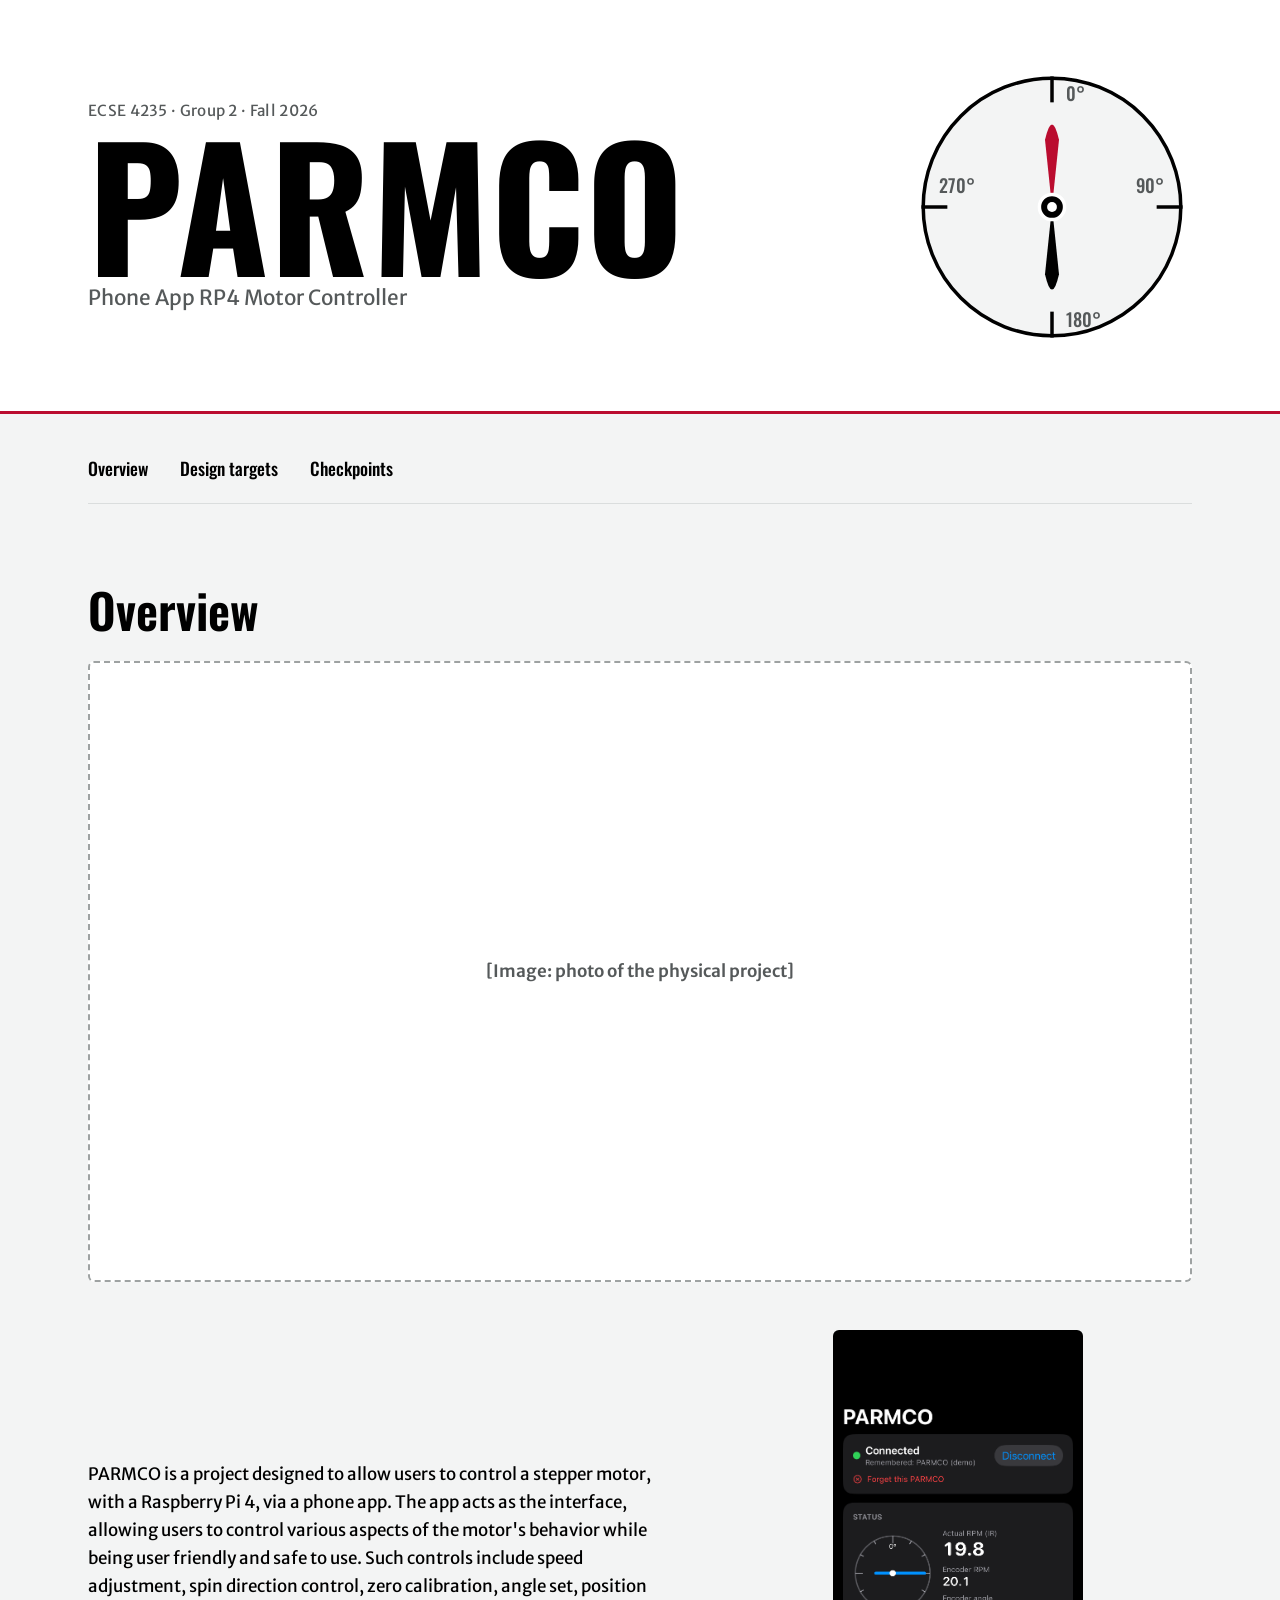
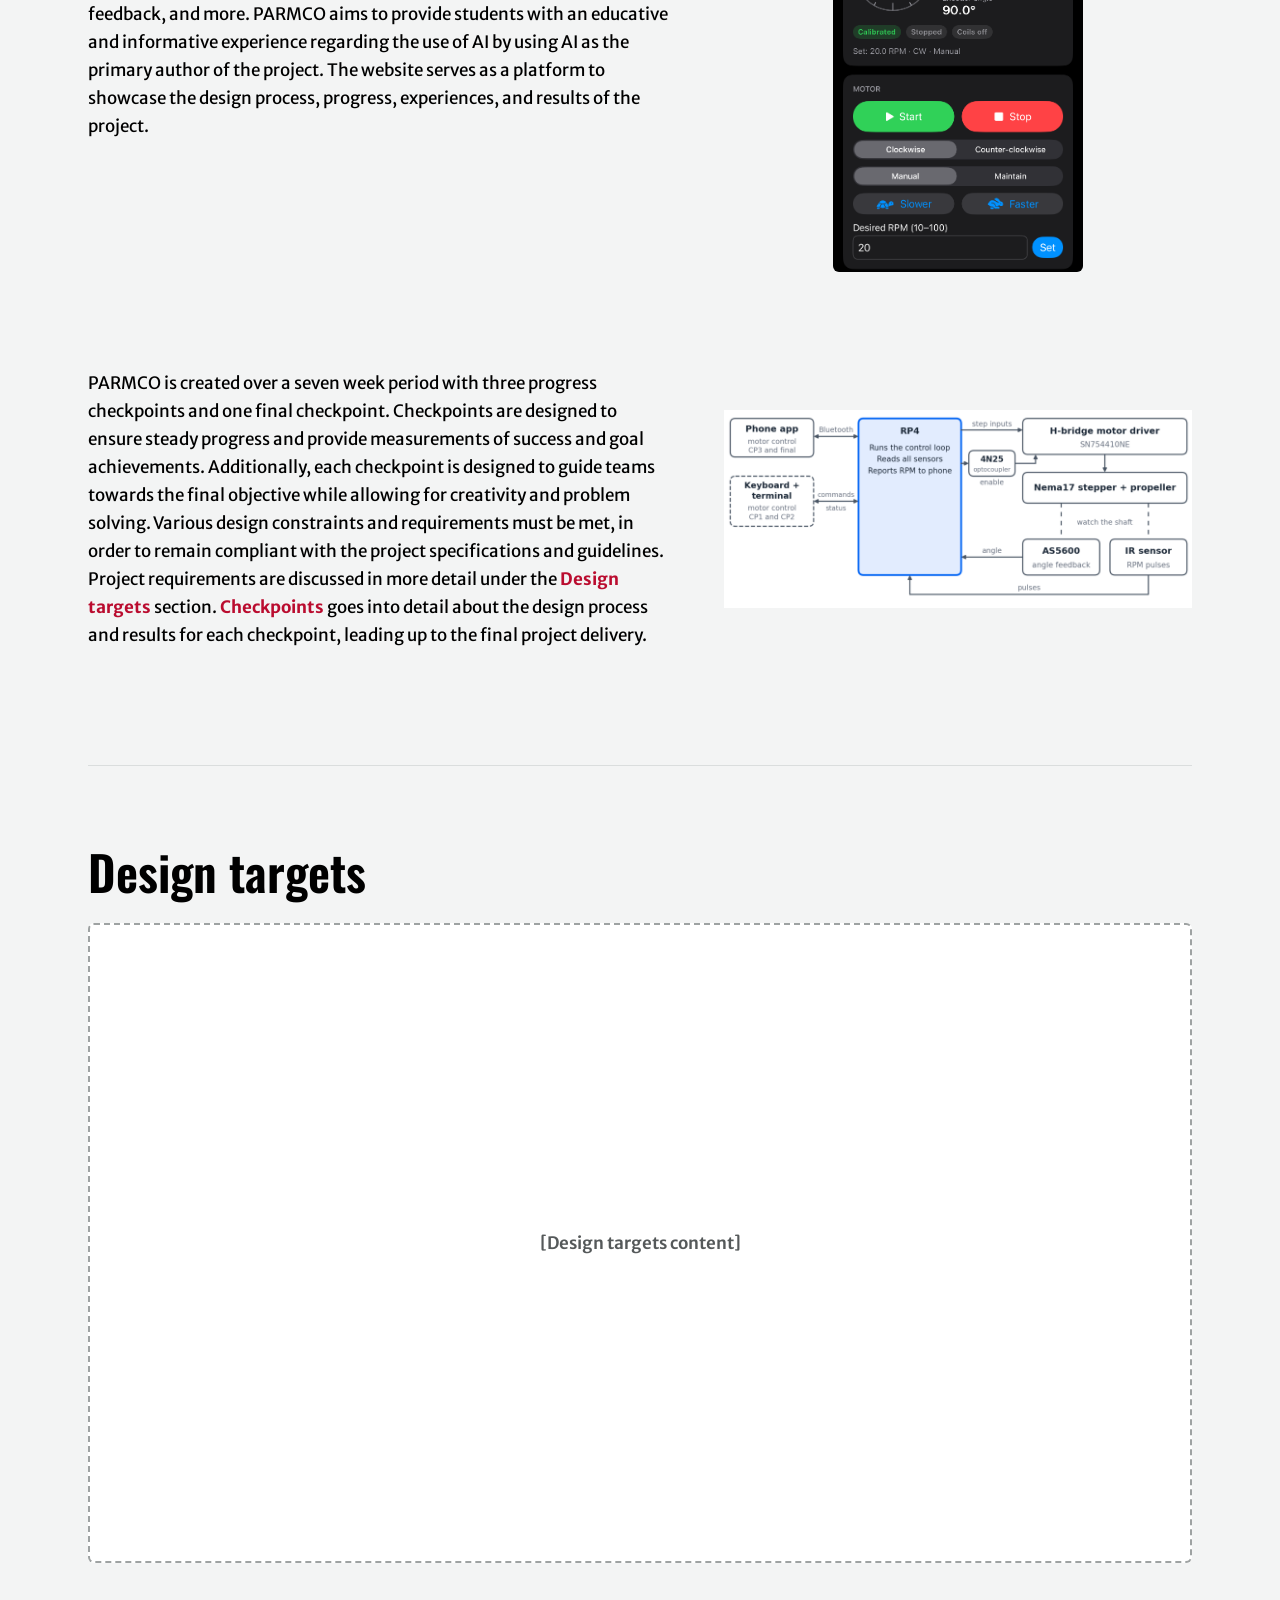
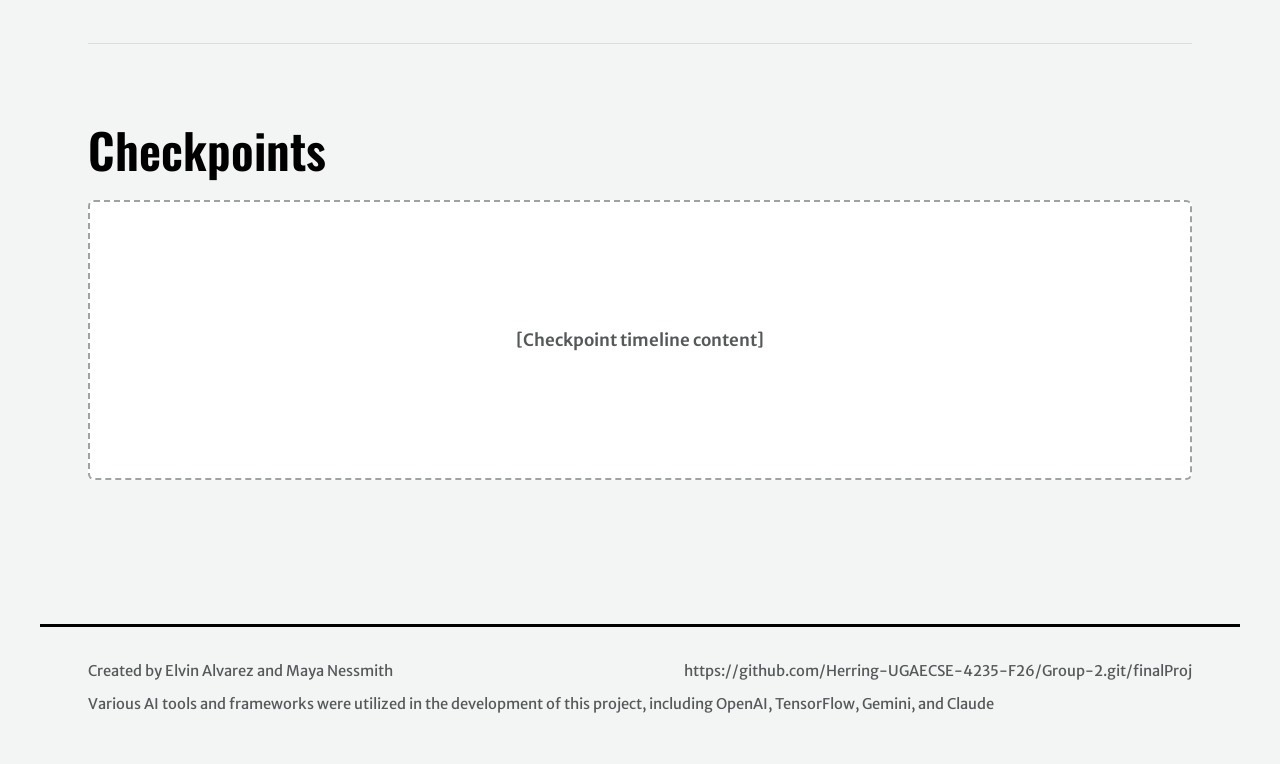
==== docs/index.html @ 0c05020b "footer" ====
<!DOCTYPE html>
<html lang="en">
<head>
<meta charset="utf-8">
<meta name="viewport" content="width=device-width, initial-scale=1">
<title>PARMCO · ECSE 4235 Group 2</title>
<meta name="description" content="[Site description]">
<link rel="preconnect" href="https://fonts.googleapis.com">
<link rel="preconnect" href="https://fonts.gstatic.com" crossorigin>
<link href="https://fonts.googleapis.com/css2?family=Oswald:wght@400;500;600;700&family=Merriweather+Sans:ital,wght@0,300..700;1,300..700&display=swap" rel="stylesheet">
<link rel="stylesheet" href="styles.css">
<script src="script.js" defer></script>
</head>
<!--
  PARMCO project site. AI-generated (Claude) as the main author.
  Human changes: wrap in a visible marker  [HUMAN EDIT] ... [END HUMAN EDIT]
  and keep the AI original in git history.
-->
<body>
<a class="skip" href="#content">Skip to content</a>

<!-- Masthead: large at the top of the page, condenses into a bar on scroll -->
<header class="masthead" id="masthead">
  <div class="masthead-inner">
    <div class="title-block">
      <p class="course"><!-- [Human edit start] -->ECSE 4235 · Group 2 · Fall 2026<!-- [END HUMAN EDIT] --></p> <!-- filled in course info -->
      <h1 class="title">PARMCO</h1>
      <p class="tagline"><!-- [Human edit start] -->Phone App RP4 Motor Controller<!-- [END HUMAN EDIT] --></p> <!-- project title filled in-->
    </div>

    <!-- Propeller: rotates clockwise from 0° at the top of the page to 360° at the bottom -->
    <div class="dial-wrap">
      <svg class="dial" viewBox="0 0 200 200" role="img" aria-label="Propeller dial that turns as you scroll">
        <circle class="dial-face" cx="100" cy="100" r="92"/>
        <g class="dial-ticks">
          <line x1="100" y1="8"   x2="100" y2="24"/>   <!-- 0° -->
          <line x1="192" y1="100" x2="176" y2="100"/>  <!-- 90° -->
          <line x1="100" y1="192" x2="100" y2="176"/>  <!-- 180° -->
          <line x1="8"   y1="100" x2="24"  y2="100"/>  <!-- 270° -->
        </g>
        <g class="dial-labels">
          <text x="110" y="24">0°</text>
          <text x="170" y="90" text-anchor="middle">90°</text>
          <text x="110" y="186">180°</text>
          <text x="32" y="90" text-anchor="middle">270°</text>
        </g>
        <g class="propeller" id="propeller">
          <path class="blade-red"   d="M100 100 L95 52 Q100 30 105 52 Z"/>
          <path class="blade-black" d="M100 100 L95 148 Q100 170 105 148 Z"/>
          <circle class="hub" cx="100" cy="100" r="9"/>
          <circle class="hub-cap" cx="100" cy="100" r="3.5"/>
        </g>
      </svg>
    </div>
  </div>
</header>

<main id="content">
  <nav class="section-nav" aria-label="Sections">
    <a href="#overview">Overview</a>
    <a href="#targets">Design targets</a>
    <a href="#checkpoints">Checkpoints</a>
  </nav>

  <section id="overview" class="section">
    <h2>Overview</h2>

    <!-- Photo of the physical project.
         To insert: replace this <figure> with
         <figure class="overview-photo"><img src="assets/rig.jpg" alt="[describe the photo]"></figure> -->
    <figure class="overview-photo ph">
      <span>[Image: photo of the physical project]</span>
    </figure>

    <!-- Row 1: overview paragraph 1 + photo of the iPhone app.
         To insert the app image: replace the <figure> with
         <figure class="ov-app"><img src="assets/app.png" alt="[describe the screenshot]"></figure> -->
    <div class="ov-row">
      <div class="ov-text">
        <!-- [HUMAN EDIT] filled section to discuss project overview (paragraph 1) -->
        <p>PARMCO is a project designed to allow users to control a stepper motor, with a Raspberry Pi 4, via a phone app.
          The app acts as the interface, allowing users to control various aspects of the motor's behavior while being user friendly and safe to use.
          Such controls include speed adjustment, spin direction control, zero calibration, angle set, position feedback, and more.
          PARMCO aims to provide students with an educative and informative experience regarding the use of AI by using AI as the primary author of the project.
          The website serves as a platform to showcase the design process, progress, experiences, and results of the project.</p>
        <!-- [END HUMAN EDIT] -->
      </div>
      <figure class="ov-app ph">
        <!-- [HUMAN EDIT] --> <img src="assets/appConnected.png" alt="App motor control screen."> <!--[END HUMAN EDIT] insert app image--> 
      </figure>
    </div>

    <!-- Row 2: overview paragraph 2 + high-level flow diagram of the app and RP4 logic.
         To insert the diagram: replace the <figure> with
         <figure class="ov-flow"><img src="assets/flow.svg" alt="[describe the diagram]"></figure> -->
    <div class="ov-row">
      <div class="ov-text">
        <!-- [HUMAN EDIT] filled section to discuss project overview (paragraph 2) -->
        <p>PARMCO is created over a seven week period with three progress checkpoints and one final checkpoint.
          Checkpoints are designed to ensure steady progress and provide measurements of success and goal achievements.
          Additionally, each checkpoint is designed to guide teams towards the final objective while allowing for creativity and problem solving.
          Various design constraints and requirements must be met, in order to remain compliant with the project specifications and guidelines.
          Project requirements are discussed in more detail under the <a href="#targets">Design targets</a> section.
          <a href="#checkpoints">Checkpoints</a> goes into detail about the design process and results for each checkpoint, leading up to the final project delivery.</p>
        <!-- [END HUMAN EDIT] -->
      </div>
      <figure class="ov-flow ph">
        <!-- [HUMAN EDIT] --> <img src="assets/PARMCOHighLvl.png" alt="High level diagram from PARMCO instructional."> <!--[END HUMAN EDIT] insert app image--> 
      </figure>
    </div>
  </section>

  <section id="targets" class="section">
    <h2>Design targets</h2>
    <div class="ph ph-tall">[Design targets content]</div>
  </section>

  <section id="checkpoints" class="section">
    <h2>Checkpoints</h2>
    <div class="ph ph-text">[Checkpoint timeline content]</div>
  </section>
</main>

<footer class="footer">
  <p><!-- [Human edit start] -->Created by Elvin Alvarez and Maya Nessmith<!-- [END HUMAN EDIT] --></p> <!-- added authors below acronym-->
  <p><!-- [Human edit start] -->https://github.com/Herring-UGAECSE-4235-F26/Group-2.git/finalProj<!-- [END HUMAN EDIT] --></p>
  <p><!-- [Human edit start] -->Various AI tools and frameworks were utilized in the development of this project, including OpenAI, TensorFlow, Gemini, and Claude<!-- [END HUMAN EDIT] --></p>
</footer>
</body>
</html>
---- docs/styles.css ----
/* PARMCO project site - AI-generated (Claude).
   Neutral page with University of Georgia accents (brand.uga.edu):
   Bulldog Red #BA0C2F, Arch Black #000000, Chapel Bell White #FFFFFF,
   Stegeman #9EA2A2. Fonts: Oswald (display), Merriweather Sans (text). */

:root {
  /* palette */
  --bulldog-red: #BA0C2F;
  --arch-black: #000000;
  --white: #FFFFFF;
  --stegeman: #9EA2A2;
  --page: #F3F4F4;          /* light tint of Stegeman */
  --rule: #DADDDD;
  --text-2: #55595A;        /* secondary text */

  --display: "Oswald", "Arial Narrow", sans-serif;
  --text: "Merriweather Sans", "Helvetica Neue", Arial, sans-serif;

  /* masthead geometry: --t goes 0 (top of page) -> 1 (condensed), set by script.js */
  --t: 0;
  --head-max: clamp(260px, 46vh, 420px);
  --head-min: 72px;
  --title-max: clamp(4rem, 13vw, 11rem);
  --title-min: 1.9rem;
  --dial-max: clamp(130px, 24vw, 280px);
  --dial-min: 52px;
  --gutter: clamp(1.25rem, 4vw, 3rem);
}

*, *::before, *::after { box-sizing: border-box; }

body {
  margin: 0;
  background: var(--page);
  color: var(--arch-black);
  font-family: var(--text);
  font-size: 1.0625rem;
  line-height: 1.65;
  -webkit-font-smoothing: antialiased;
}

/* Links: bold Bulldog Red, no underline; darken to black on hover */
a { color: var(--bulldog-red); font-weight: 700; text-decoration: none; }
a:hover { color: var(--arch-black); }
:focus-visible { outline: 2px solid var(--bulldog-red); outline-offset: 3px; }

.skip { position: absolute; left: -999px; top: 0; z-index: 20; background: var(--arch-black); color: var(--white); padding: .5rem 1rem; }
.skip:focus { left: 1rem; top: 1rem; }

/* ---------------------------------------------------------------- masthead */
.masthead {
  position: fixed;
  inset: 0 0 auto 0;
  z-index: 10;
  height: calc(var(--head-max) * (1 - var(--t)) + var(--head-min) * var(--t));
  background: var(--white);
  /* the rule under the bar fades in as it condenses */
  box-shadow: 0 1px 0 rgba(158, 162, 162, calc(var(--t) * 0.9));
}
.masthead::after {           /* thin Bulldog Red line along the bottom edge */
  content: "";
  position: absolute; left: 0; right: 0; bottom: 0;
  height: 3px;
  background: var(--bulldog-red);
}

.masthead-inner {
  height: 100%;
  max-width: 1200px;
  margin: 0 auto;
  padding: 0 var(--gutter);
  display: grid;
  grid-template-columns: 1fr auto;
  align-items: center;
  gap: 1.5rem;
}

.title-block { min-width: 0; }

.course, .tagline {
  margin: 0;
  overflow: hidden;
  /* fade and collapse as the masthead condenses */
  opacity: calc(1 - var(--t) * 2.5);
  max-height: calc((1 - var(--t)) * 5em);
}
.course { color: var(--text-2); font-size: .95rem; letter-spacing: .02em; }
.tagline { color: var(--text-2); font-size: clamp(1.05rem, 1.7vw, 1.3rem); max-width: 40ch; }

.title {
  margin: 0;
  font-family: var(--display);
  font-weight: 700;
  font-size: calc(var(--title-max) * (1 - var(--t)) + var(--title-min) * var(--t));
  line-height: .95;
  letter-spacing: .01em;
  color: var(--arch-black);
}

.dial-wrap {
  width: calc(var(--dial-max) * (1 - var(--t)) + var(--dial-min) * var(--t));
  aspect-ratio: 1;
}
.dial { display: block; width: 100%; height: 100%; overflow: visible; }
.dial-face { fill: var(--page); stroke: var(--arch-black); stroke-width: 2.5; }
.dial-ticks line { stroke: var(--arch-black); stroke-width: 2.5; stroke-linecap: square; }
.dial-labels text {
  font-family: var(--display);
  font-size: 13px;
  font-weight: 500;
  fill: var(--text-2);
  opacity: calc(1 - var(--t) * 1.6);   /* labels drop away at small sizes */
}
.blade-red { fill: var(--bulldog-red); }
.blade-black { fill: var(--arch-black); }
.hub { fill: var(--arch-black); stroke: var(--white); stroke-width: 2.5; }  /* white between red and black */
.hub-cap { fill: var(--white); }
.propeller { transform-origin: 100px 100px; transform: rotate(var(--angle, 0deg)); }

/* ------------------------------------------------------------------ content */
main {
  max-width: 1200px;
  margin: 0 auto;
  padding: calc(var(--head-max) + 2.5rem) var(--gutter) 4rem;
}

.section-nav {
  display: flex; flex-wrap: wrap; gap: .5rem 2rem;
  padding-bottom: 1.25rem;
  border-bottom: 1px solid var(--rule);
  font-family: var(--display);
  font-size: 1.1rem;
  font-weight: 500;
}
.section-nav a { color: var(--arch-black); font-weight: 500; }
.section-nav a:hover { color: var(--bulldog-red); }

.section { padding: clamp(3rem, 7vw, 5rem) 0; scroll-margin-top: calc(var(--head-min) + 1rem); }
.section + .section { border-top: 1px solid var(--rule); }
.section h2 {
  margin: 0 0 1.5rem;
  font-family: var(--display);
  font-weight: 600;
  font-size: clamp(2rem, 4vw, 3rem);
  line-height: 1.1;
}

/* placeholders: replace with real material */
.ph {
  display: grid; place-items: center;
  border: 2px dashed var(--stegeman);
  border-radius: 6px;
  background: var(--white);
  color: var(--text-2);
  font-weight: 600;
  padding: 2rem;
  text-align: center;
}
.ph-text { min-height: 280px; }
/* overview: full-width project photo, then two rows of text (left) + image (right).
   Images are centred beside their paragraph and never stretch to its height. */
.overview-photo { margin: 0 0 3rem; aspect-ratio: 16 / 9; }
.ov-row {
  display: grid;
  grid-template-columns: minmax(0, 1.25fr) minmax(0, 1fr);
  gap: clamp(1.5rem, 4vw, 3.5rem);
  align-items: center;
}
.ov-row + .ov-row { margin-top: clamp(2.5rem, 6vw, 4rem); }
.ov-text p { margin: 0; max-width: 62ch; }
.ov-text p + p { margin-top: 1.1em; }
.ov-app {
  margin: 0;
  justify-self: center;
  height: clamp(320px, 62vh, 540px);
  aspect-ratio: 9 / 19.5;            /* iPhone screen proportions */
}
.ov-flow { margin: 0; width: 100%; aspect-ratio: 4 / 3; }
.overview-photo img, .ov-app img, .ov-flow img {
  display: block; width: 100%; height: 100%;
  object-fit: contain; border-radius: 6px;
}
.overview-photo:has(img), .ov-app:has(img), .ov-flow:has(img) { border: 0; padding: 0; background: none; }

.ph-tall { min-height: 640px; }

.footer {
  max-width: 1200px; margin: 0 auto;
  padding: 2rem var(--gutter) 3rem;
  border-top: 3px solid var(--arch-black);
  display: flex; flex-wrap: wrap; justify-content: space-between; gap: .5rem 2rem;
  color: var(--text-2); font-size: .92rem;
}
.footer p { margin: 0; }

@media (max-width: 640px) {
  :root {
    --head-max: clamp(220px, 38vh, 320px); --head-min: 64px;
    --title-max: clamp(2.5rem, 12vw, 3.5rem); --title-min: 1.6rem;
    --dial-max: clamp(96px, 30vw, 128px); --dial-min: 44px;
  }
  .tagline { max-width: 26ch; }
  .ov-row { grid-template-columns: 1fr; }
  .ov-app { height: clamp(300px, 70vh, 480px); }
}
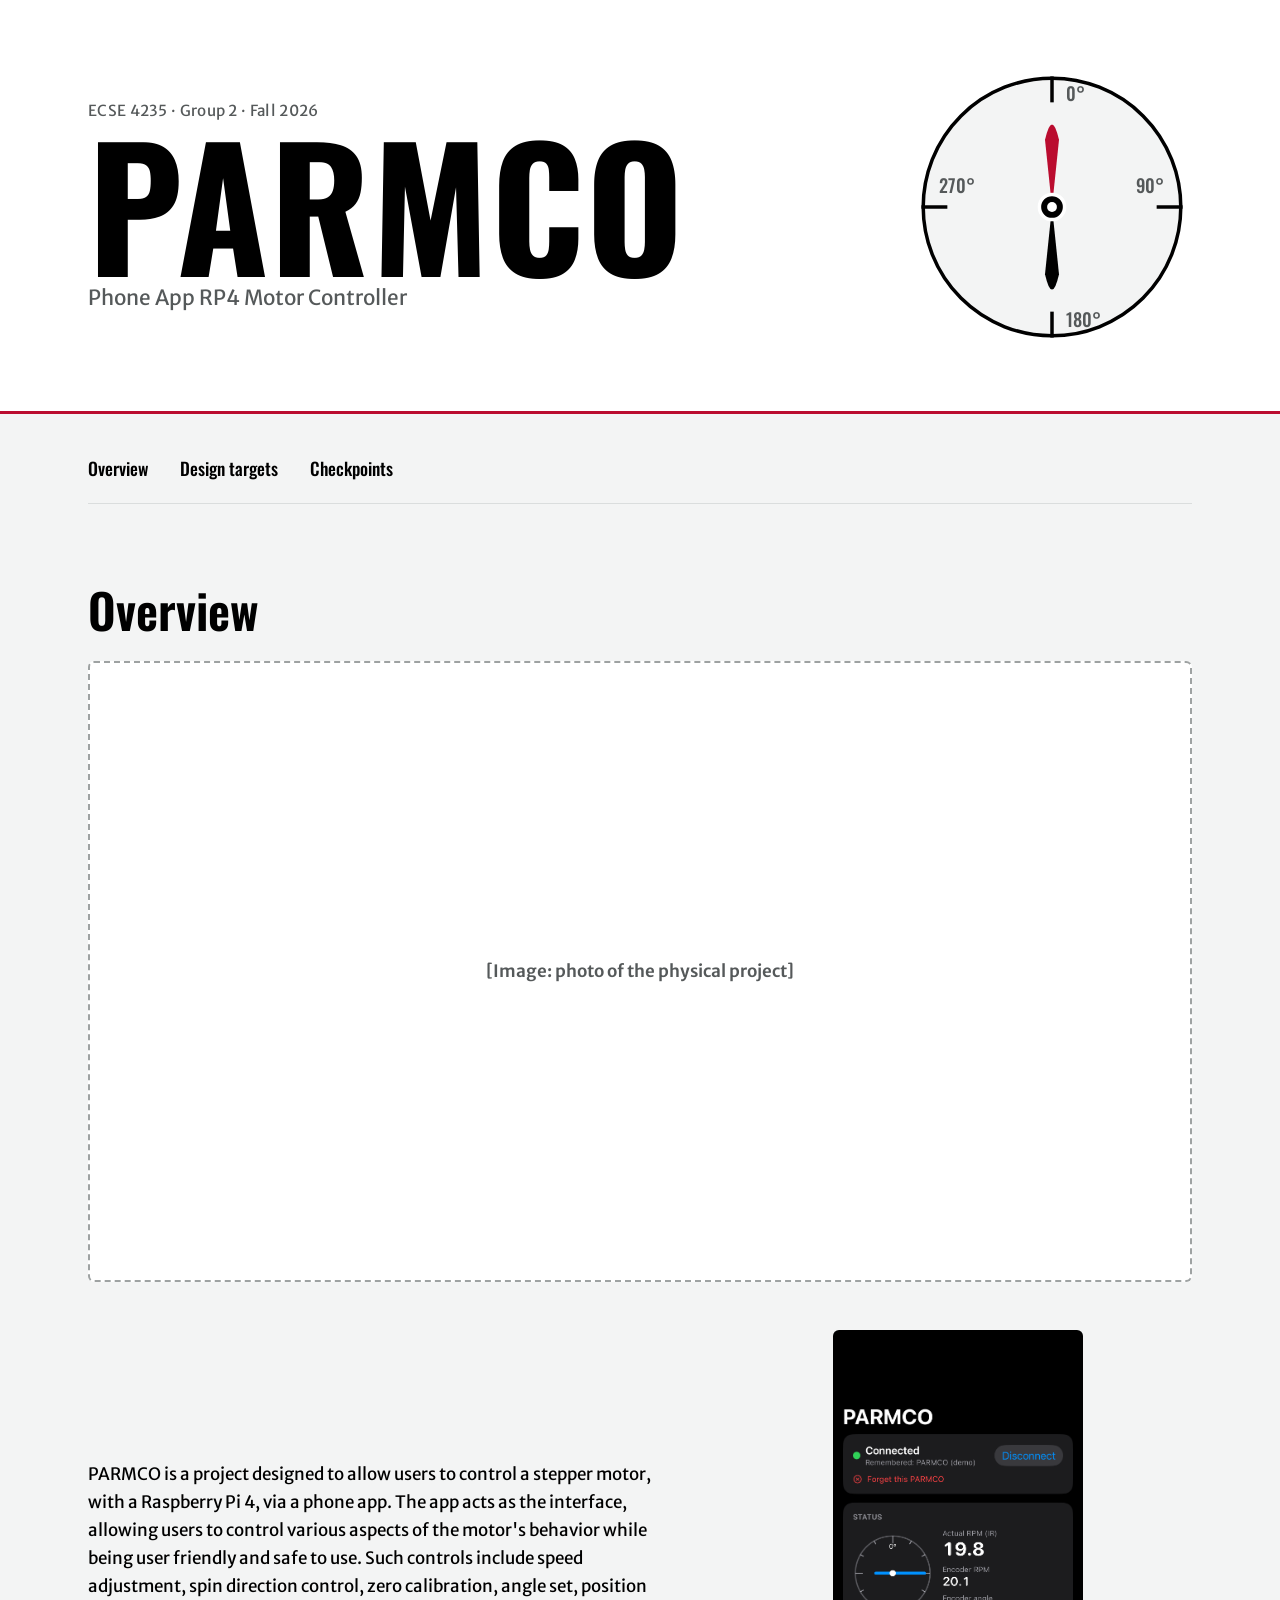
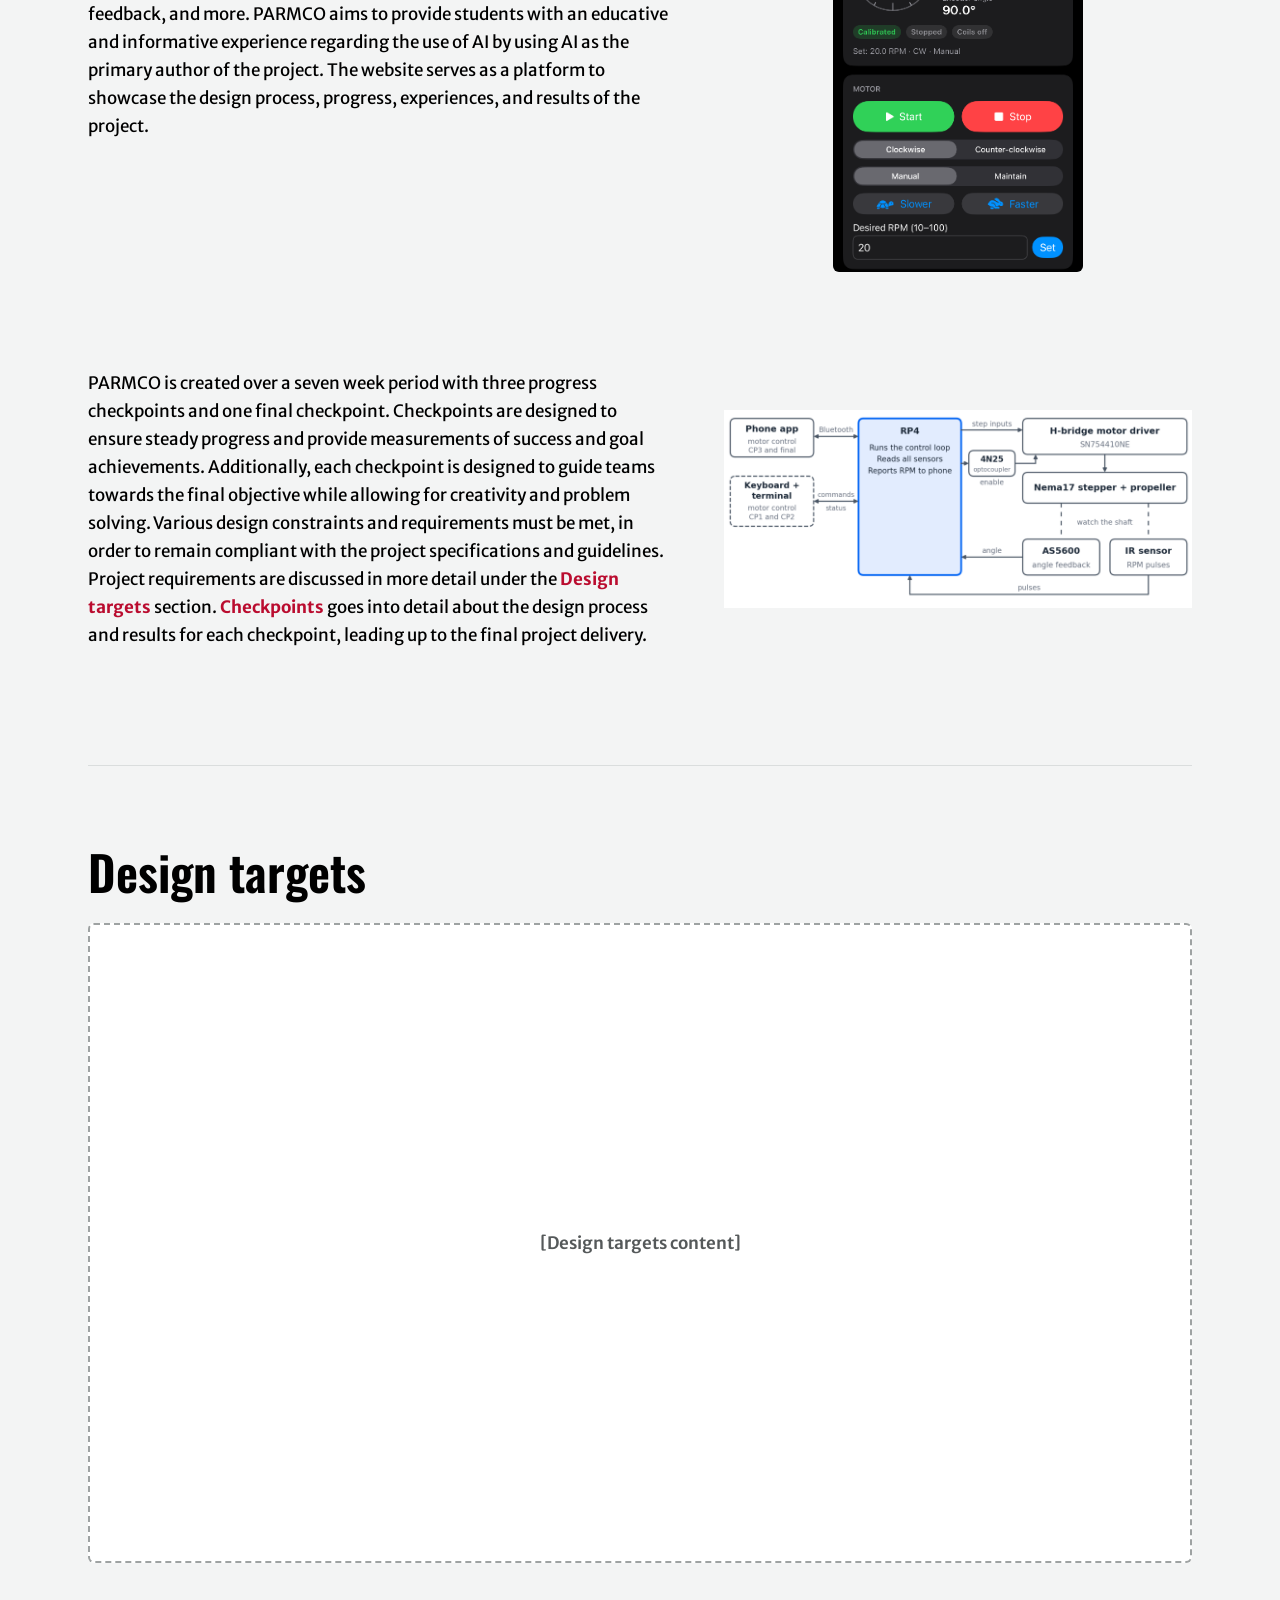
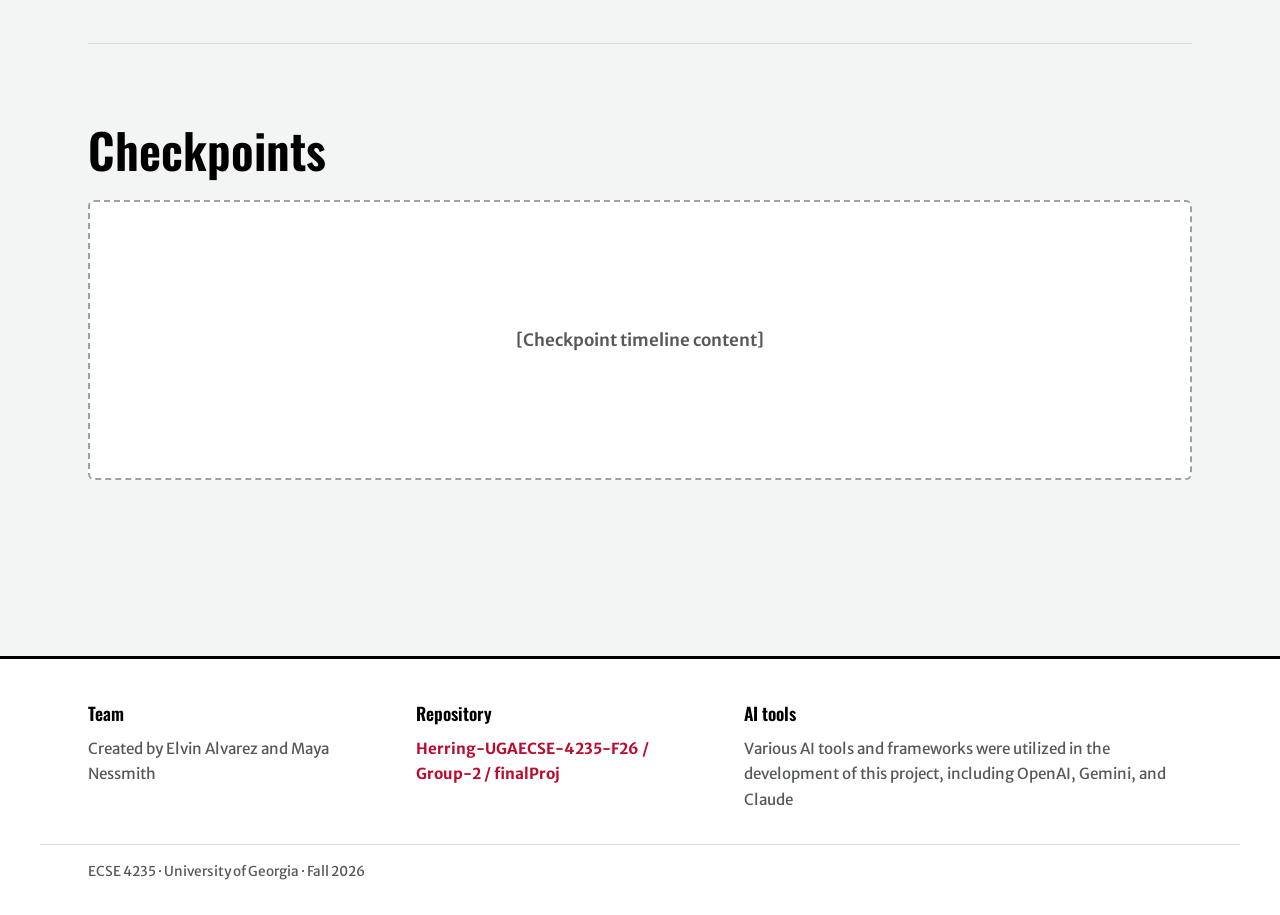
==== commit 1f2426af: "footer part two" ====
--- a/docs/index.html
+++ b/docs/index.html
@@ -122,9 +122,22 @@
 </main>
 
 <footer class="footer">
-  <p><!-- [Human edit start] -->Created by Elvin Alvarez and Maya Nessmith<!-- [END HUMAN EDIT] --></p> <!-- added authors below acronym-->
-  <p><!-- [Human edit start] -->https://github.com/Herring-UGAECSE-4235-F26/Group-2.git/finalProj<!-- [END HUMAN EDIT] --></p>
-  <p><!-- [Human edit start] -->Various AI tools and frameworks were utilized in the development of this project, including OpenAI, TensorFlow, Gemini, and Claude<!-- [END HUMAN EDIT] --></p>
+  <div class="footer-inner">
+    <div class="footer-col">
+      <h2 class="footer-head">Team</h2>
+      <p><!-- [Human edit start] -->Created by Elvin Alvarez and Maya Nessmith<!-- [END HUMAN EDIT] --></p> <!-- added authors below acronym-->
+    </div>
+    <div class="footer-col">
+      <h2 class="footer-head">Repository</h2>
+      <!-- Link target corrected by AI: the original text "…/Group-2.git/finalProj" was not a valid web address. -->
+      <p><a href="https://github.com/Herring-UGAECSE-4235-F26/Group-2/tree/main/finalProj">Herring-UGAECSE-4235-F26 / Group-2 / finalProj</a></p>
+    </div>
+    <div class="footer-col footer-col-wide">
+      <h2 class="footer-head">AI tools</h2>
+      <p><!-- [Human edit start] -->Various AI tools and frameworks were utilized in the development of this project, including OpenAI, Gemini, and Claude<!-- [END HUMAN EDIT] --></p>
+    </div>
+  </div>
+  <p class="footer-base">ECSE 4235 · University of Georgia · Fall 2026</p>
 </footer>
 </body>
 </html>
--- a/docs/styles.css
+++ b/docs/styles.css
@@ -185,13 +185,36 @@
 .ph-tall { min-height: 640px; }
 
 .footer {
-  max-width: 1200px; margin: 0 auto;
-  padding: 2rem var(--gutter) 3rem;
+  margin-top: 2rem;
+  background: var(--white);
   border-top: 3px solid var(--arch-black);
-  display: flex; flex-wrap: wrap; justify-content: space-between; gap: .5rem 2rem;
-  color: var(--text-2); font-size: .92rem;
+  color: var(--text-2);
+  font-size: .95rem;
+}
+.footer-inner {
+  max-width: 1200px;
+  margin: 0 auto;
+  padding: 2.5rem var(--gutter) 2rem;
+  display: grid;
+  grid-template-columns: minmax(0, 1fr) minmax(0, 1fr) minmax(0, 1.6fr);
+  gap: 2rem clamp(1.5rem, 4vw, 3rem);
+}
+.footer-head {
+  margin: 0 0 .5rem;
+  font-family: var(--display);
+  font-size: 1.1rem;
+  font-weight: 600;
+  color: var(--arch-black);
 }
 .footer p { margin: 0; }
+.footer-col a { overflow-wrap: anywhere; }
+.footer .footer-base {
+  max-width: 1200px;
+  margin: 0 auto;
+  padding: 1rem var(--gutter) 2rem;
+  border-top: 1px solid var(--rule);
+  font-size: .85rem;
+}
 
 @media (max-width: 640px) {
   :root {
@@ -201,5 +224,6 @@
   }
   .tagline { max-width: 26ch; }
   .ov-row { grid-template-columns: 1fr; }
+  .footer-inner { grid-template-columns: 1fr; }
   .ov-app { height: clamp(300px, 70vh, 480px); }
 }
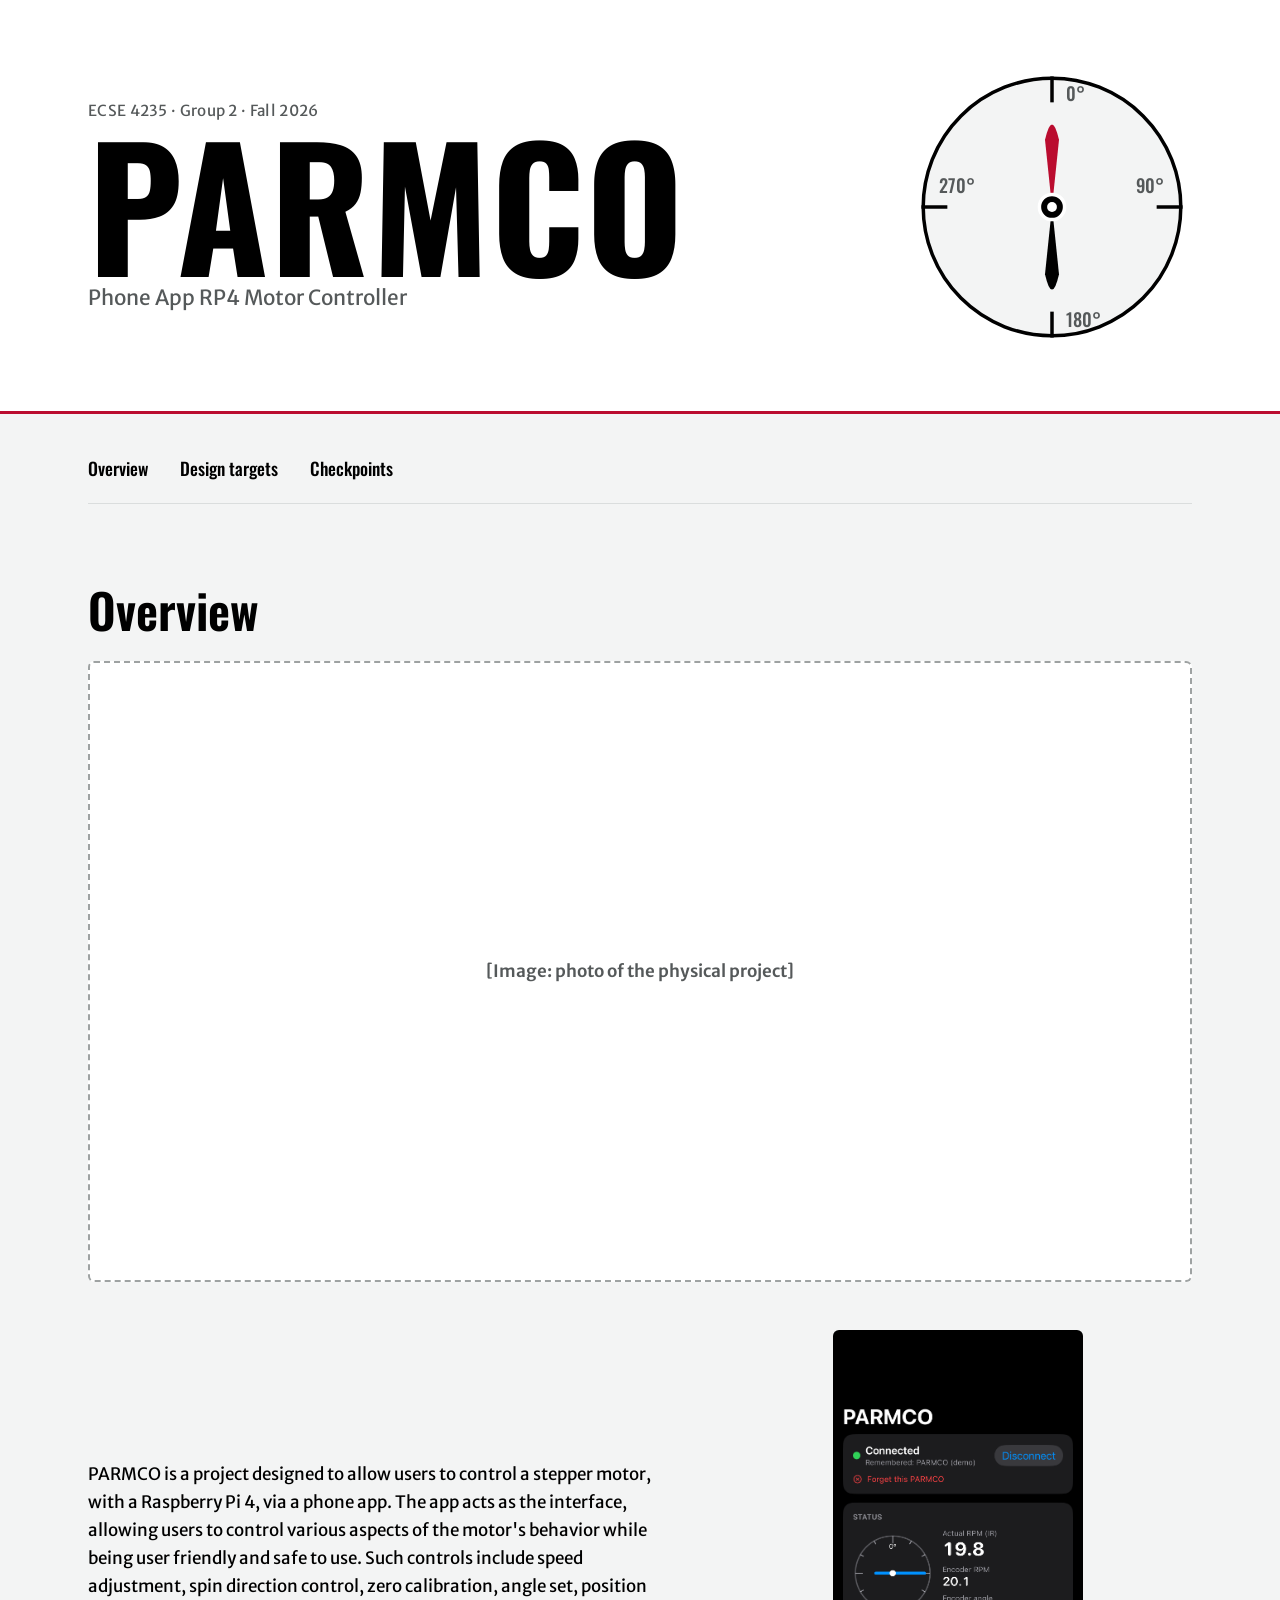
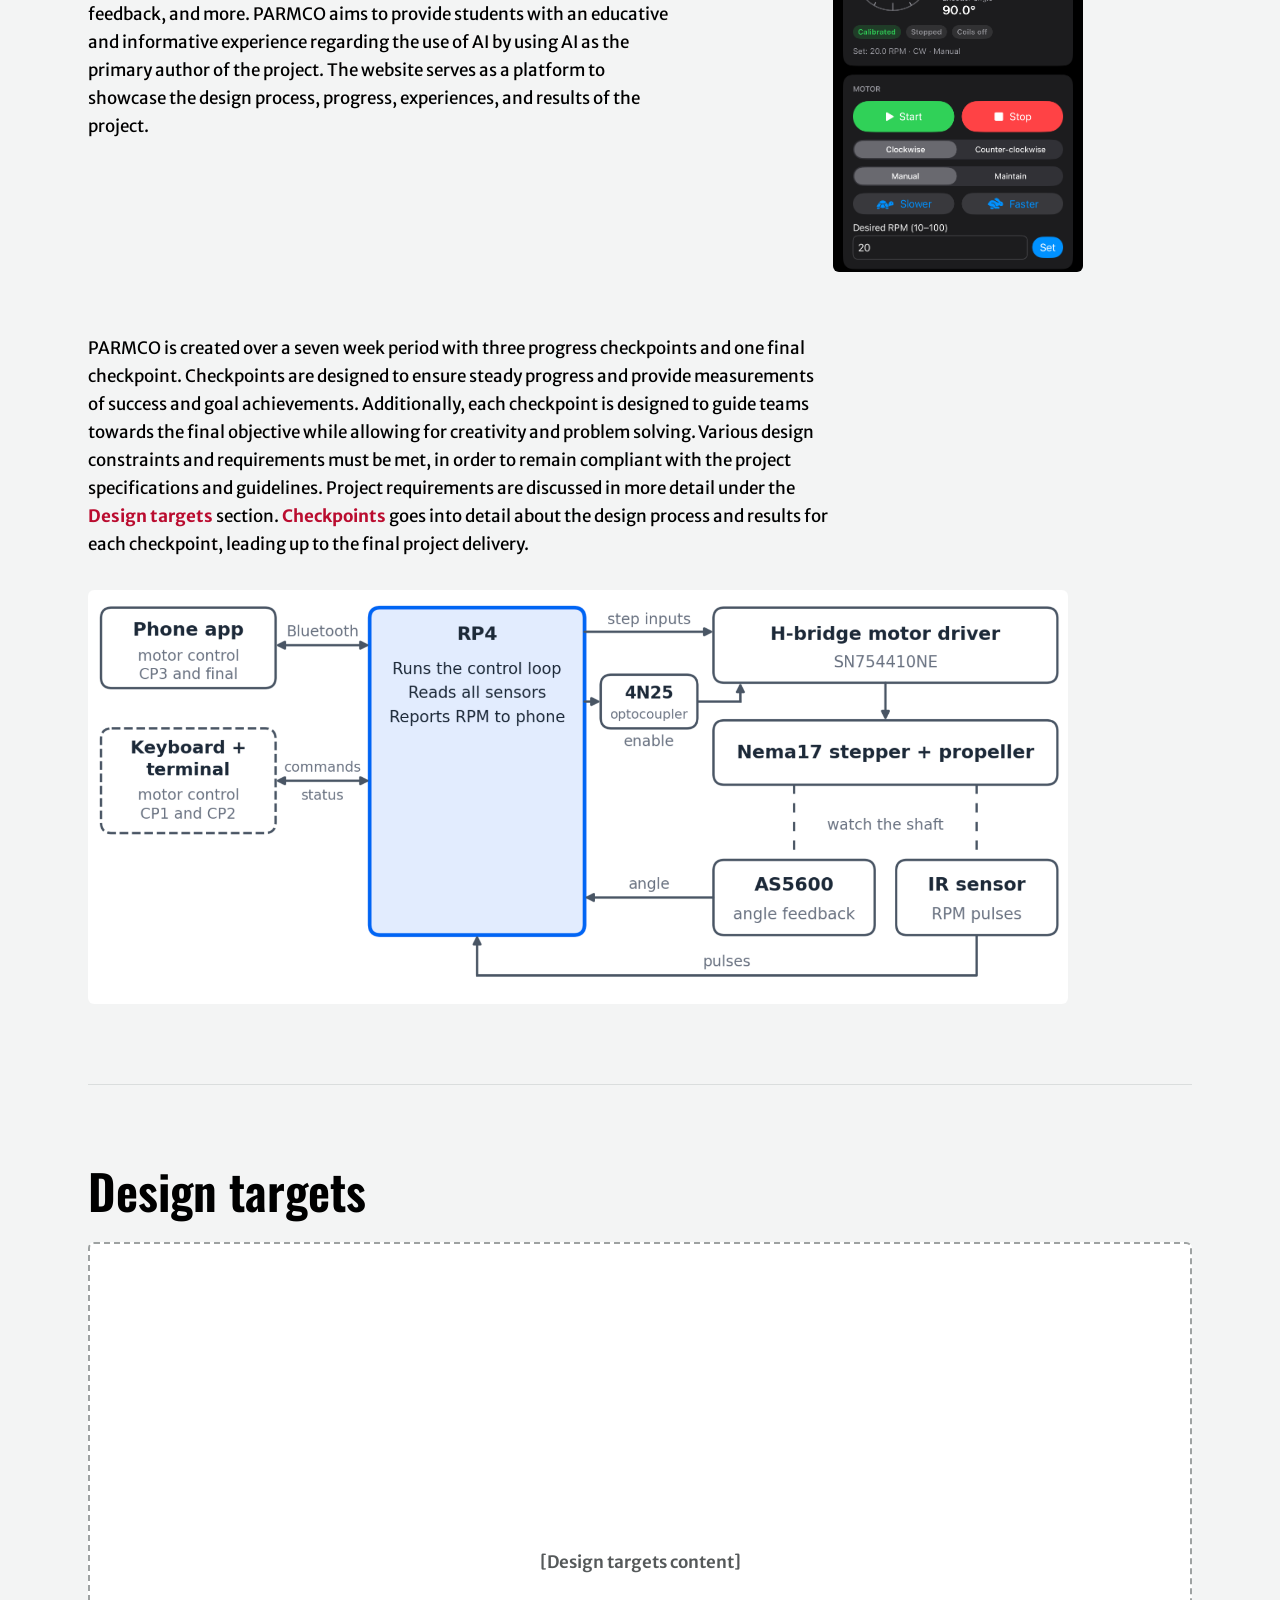
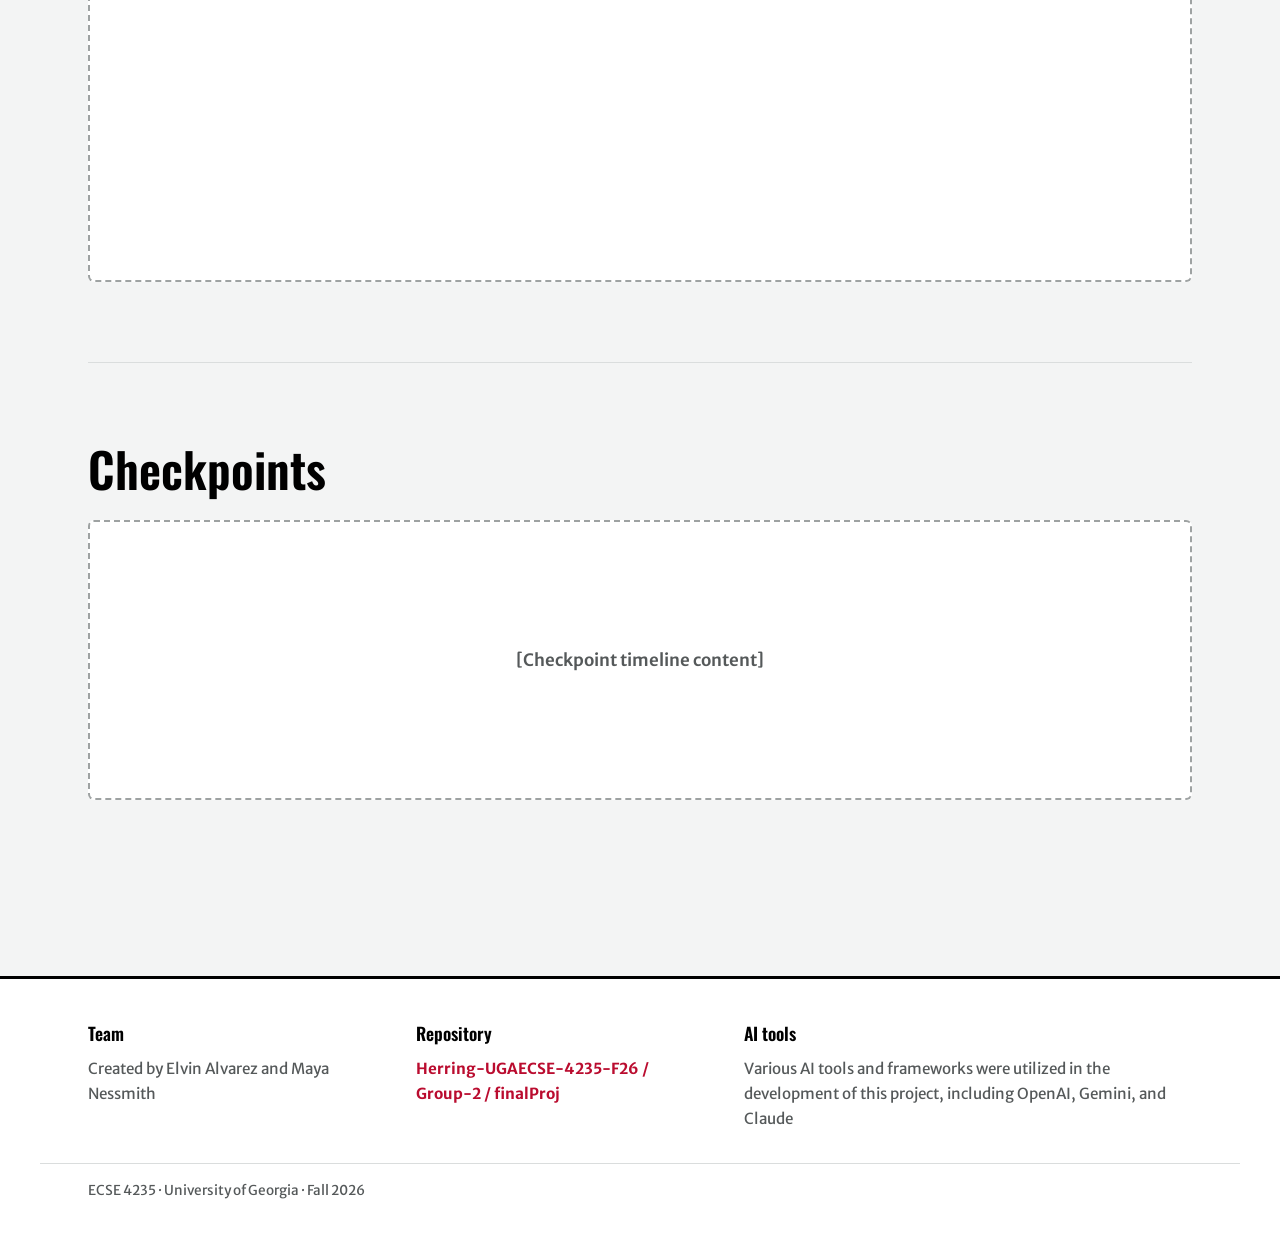
==== commit 15766b7c: "website udpate" ====
--- a/docs/index.html
+++ b/docs/index.html
@@ -90,10 +90,9 @@
       </figure>
     </div>
 
-    <!-- Row 2: overview paragraph 2 + high-level flow diagram of the app and RP4 logic.
-         To insert the diagram: replace the <figure> with
-         <figure class="ov-flow"><img src="assets/flow.svg" alt="[describe the diagram]"></figure> -->
-    <div class="ov-row">
+    <!-- Row 2: overview paragraph 2, with the high-level flow diagram of the
+         app and RP4 logic underneath it at full width. -->
+    <div class="ov-stack">
       <div class="ov-text">
         <!-- [HUMAN EDIT] filled section to discuss project overview (paragraph 2) -->
         <p>PARMCO is created over a seven week period with three progress checkpoints and one final checkpoint.
--- a/docs/styles.css
+++ b/docs/styles.css
@@ -176,6 +176,10 @@
   aspect-ratio: 9 / 19.5;            /* iPhone screen proportions */
 }
 .ov-flow { margin: 0; width: 100%; aspect-ratio: 4 / 3; }
+/* paragraph with its diagram underneath, shown at the image's own proportions */
+.ov-stack { margin-top: clamp(2.5rem, 6vw, 4rem); }
+.ov-stack .ov-flow { aspect-ratio: auto; max-width: 980px; margin: 2rem 0 0; }
+.ov-stack .ov-flow img { height: auto; }
 .overview-photo img, .ov-app img, .ov-flow img {
   display: block; width: 100%; height: 100%;
   object-fit: contain; border-radius: 6px;
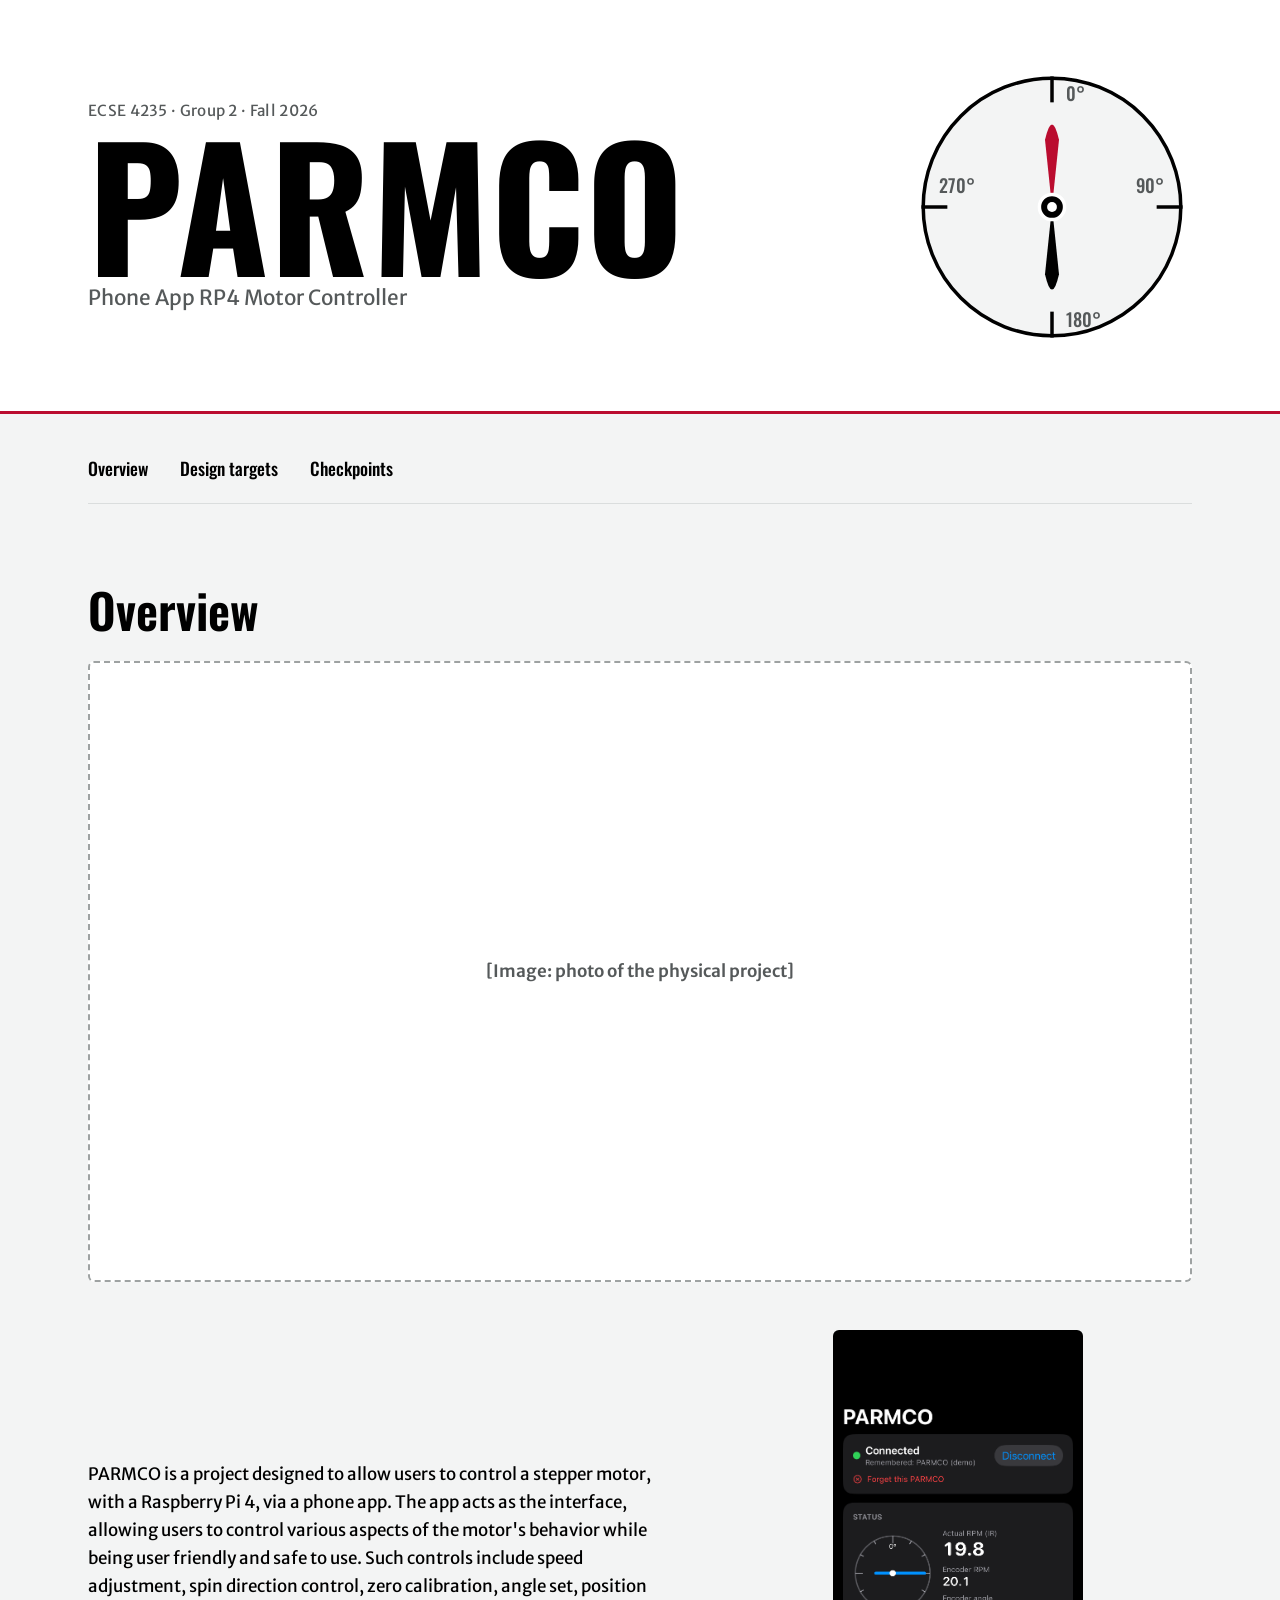
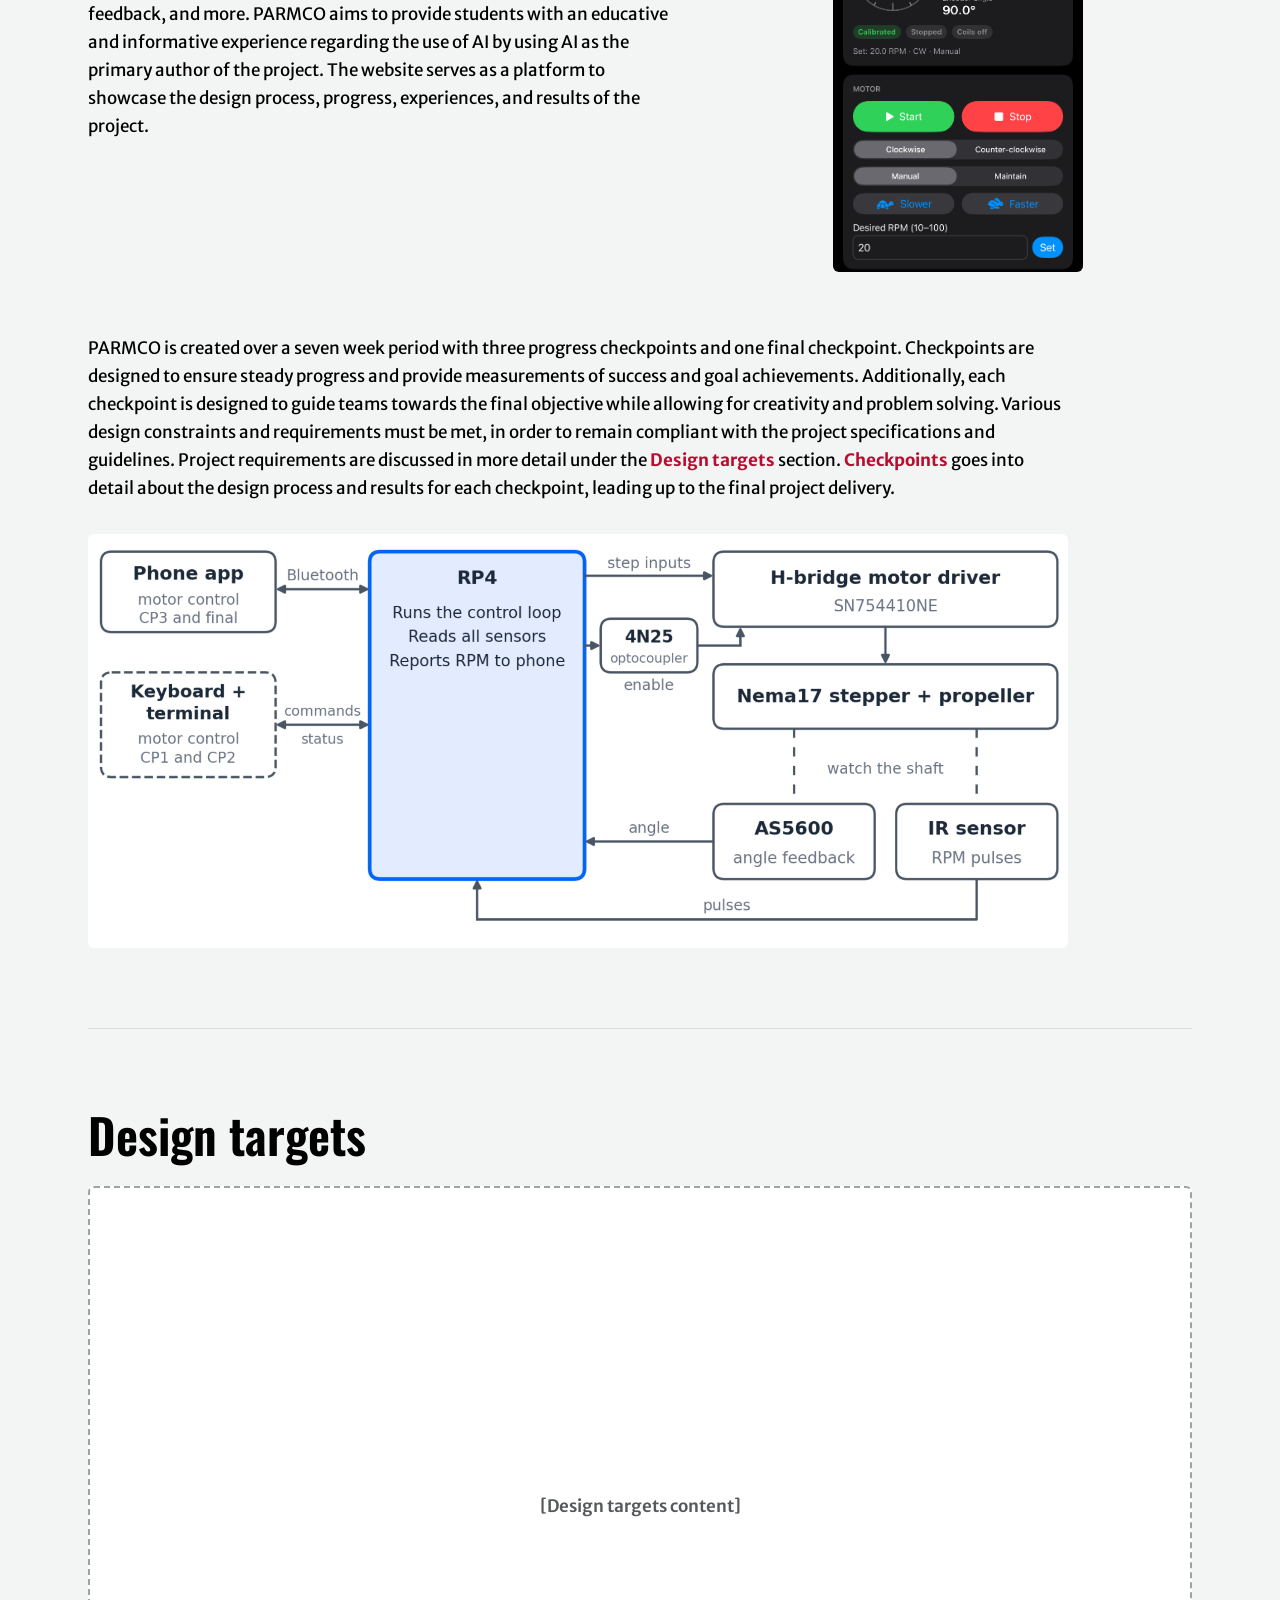
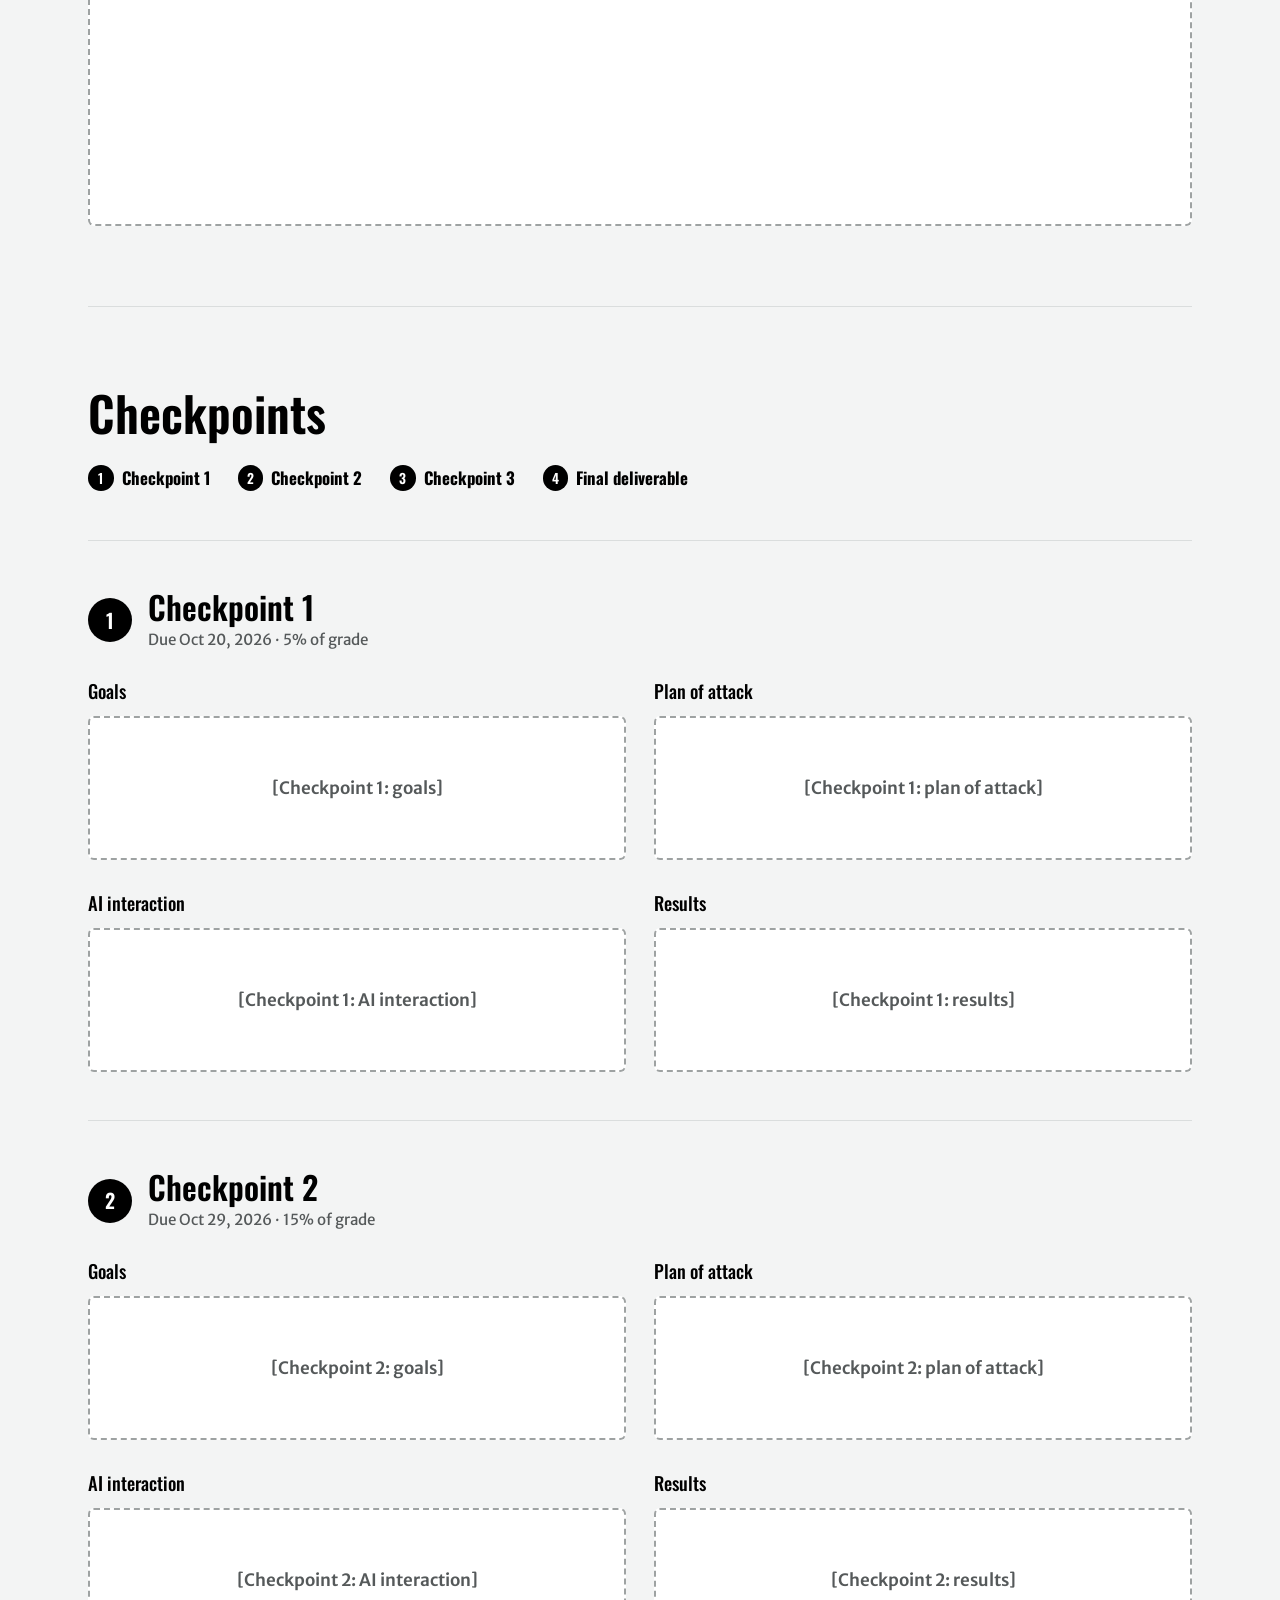
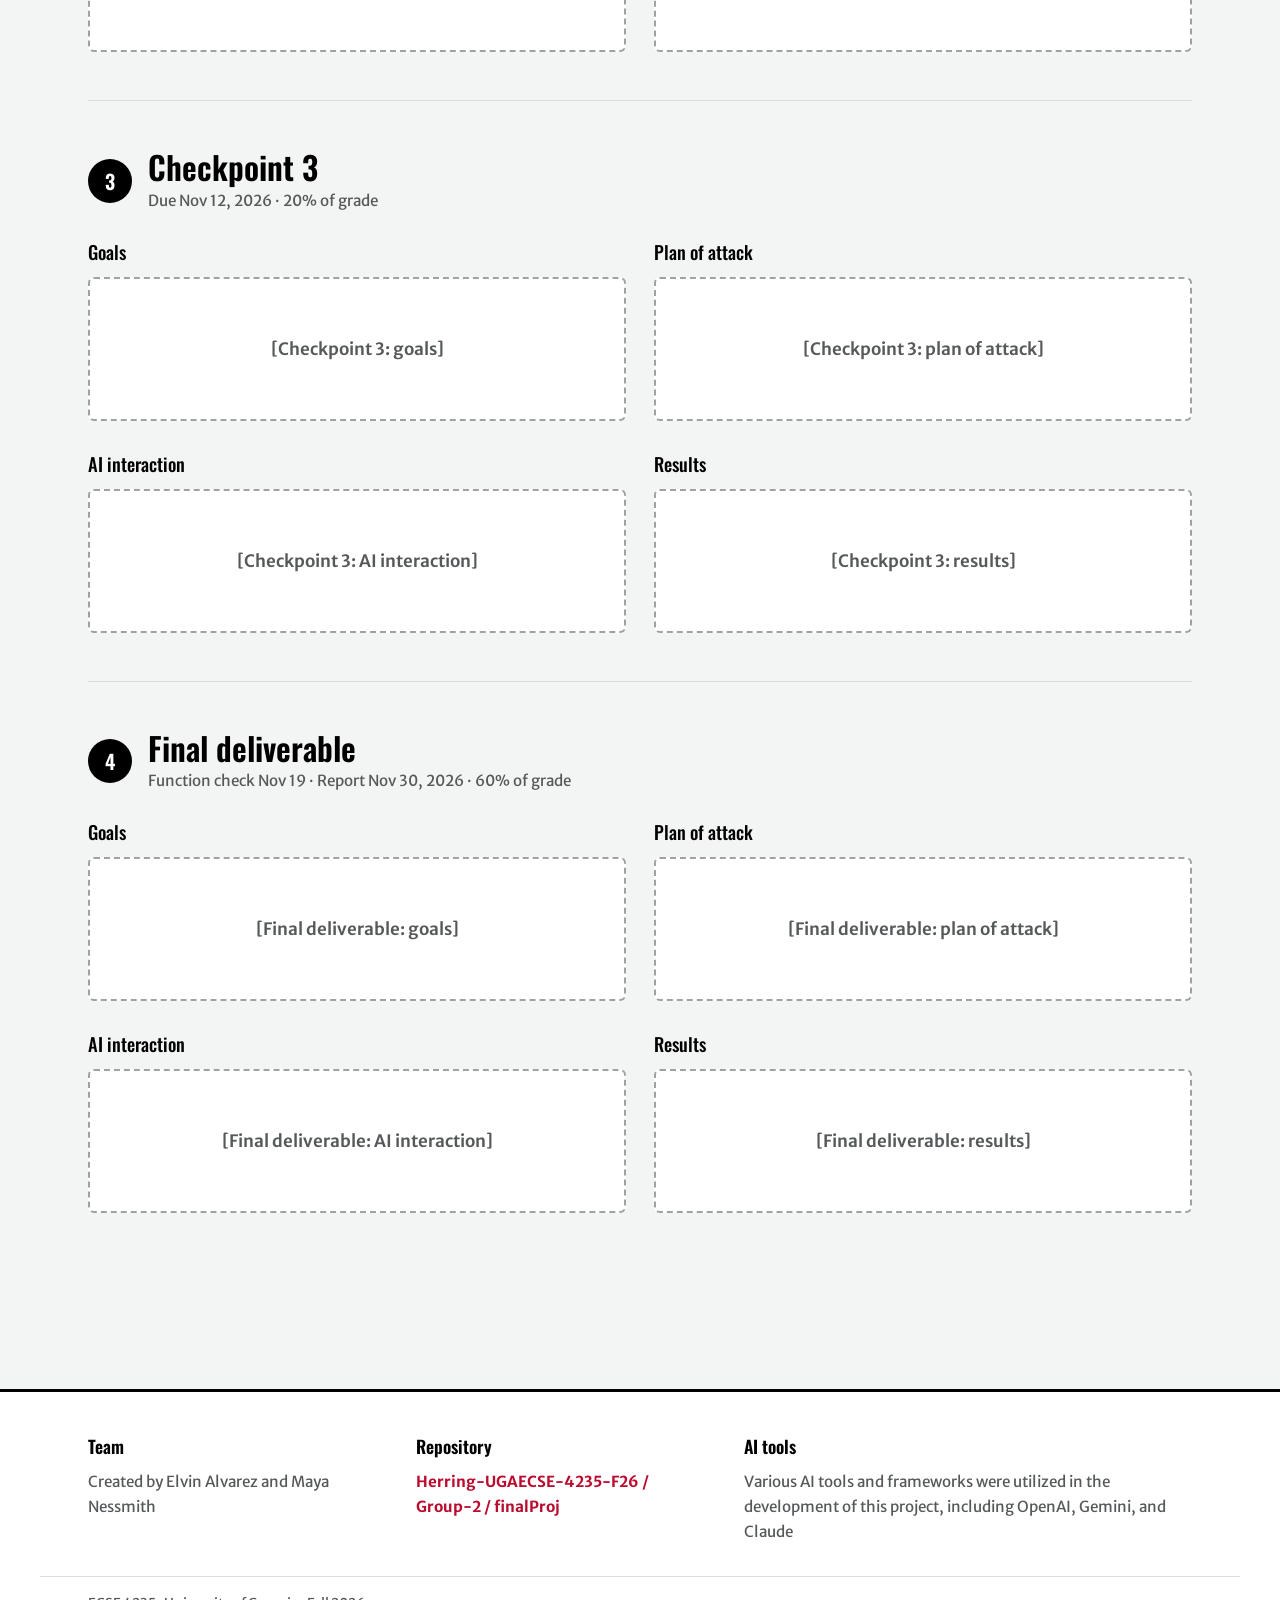
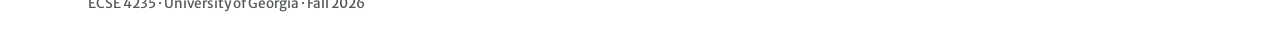
==== commit bbbf6ef2: "factoring out checkpoints section of page" ====
--- a/docs/index.html
+++ b/docs/index.html
@@ -116,7 +116,130 @@
 
   <section id="checkpoints" class="section">
     <h2>Checkpoints</h2>
-    <div class="ph ph-text">[Checkpoint timeline content]</div>
+    <!-- One article per checkpoint. Each has four blocks: Goals, Plan of attack,
+         AI interaction and Results. Replace each [placeholder] paragraph. -->
+    <nav class="cp-nav" aria-label="Checkpoints">
+      <a href="#cp1"><span class="cp-num" aria-hidden="true">1</span>Checkpoint 1</a>
+      <a href="#cp2"><span class="cp-num" aria-hidden="true">2</span>Checkpoint 2</a>
+      <a href="#cp3"><span class="cp-num" aria-hidden="true">3</span>Checkpoint 3</a>
+      <a href="#final"><span class="cp-num" aria-hidden="true">4</span>Final deliverable</a>
+    </nav>
+
+    <!-- ===== Checkpoint 1 ===== -->
+    <article id="cp1" class="cp">
+      <header class="cp-head">
+        <span class="cp-num" aria-hidden="true">1</span>
+        <div>
+          <h3>Checkpoint 1</h3>
+          <p class="cp-meta">Due Oct 20, 2026 · 5% of grade</p>
+        </div>
+      </header>
+      <div class="cp-grid">
+        <section class="cp-block">
+          <h4>Goals</h4>
+          <p class="ph ph-text cp-ph">[Checkpoint 1: goals]</p>
+        </section>
+        <section class="cp-block">
+          <h4>Plan of attack</h4>
+          <p class="ph ph-text cp-ph">[Checkpoint 1: plan of attack]</p>
+        </section>
+        <section class="cp-block">
+          <h4>AI interaction</h4>
+          <p class="ph ph-text cp-ph">[Checkpoint 1: AI interaction]</p>
+        </section>
+        <section class="cp-block">
+          <h4>Results</h4>
+          <p class="ph ph-text cp-ph">[Checkpoint 1: results]</p>
+        </section>
+      </div>
+    </article>
+
+    <!-- ===== Checkpoint 2 ===== -->
+    <article id="cp2" class="cp">
+      <header class="cp-head">
+        <span class="cp-num" aria-hidden="true">2</span>
+        <div>
+          <h3>Checkpoint 2</h3>
+          <p class="cp-meta">Due Oct 29, 2026 · 15% of grade</p>
+        </div>
+      </header>
+      <div class="cp-grid">
+        <section class="cp-block">
+          <h4>Goals</h4>
+          <p class="ph ph-text cp-ph">[Checkpoint 2: goals]</p>
+        </section>
+        <section class="cp-block">
+          <h4>Plan of attack</h4>
+          <p class="ph ph-text cp-ph">[Checkpoint 2: plan of attack]</p>
+        </section>
+        <section class="cp-block">
+          <h4>AI interaction</h4>
+          <p class="ph ph-text cp-ph">[Checkpoint 2: AI interaction]</p>
+        </section>
+        <section class="cp-block">
+          <h4>Results</h4>
+          <p class="ph ph-text cp-ph">[Checkpoint 2: results]</p>
+        </section>
+      </div>
+    </article>
+
+    <!-- ===== Checkpoint 3 ===== -->
+    <article id="cp3" class="cp">
+      <header class="cp-head">
+        <span class="cp-num" aria-hidden="true">3</span>
+        <div>
+          <h3>Checkpoint 3</h3>
+          <p class="cp-meta">Due Nov 12, 2026 · 20% of grade</p>
+        </div>
+      </header>
+      <div class="cp-grid">
+        <section class="cp-block">
+          <h4>Goals</h4>
+          <p class="ph ph-text cp-ph">[Checkpoint 3: goals]</p>
+        </section>
+        <section class="cp-block">
+          <h4>Plan of attack</h4>
+          <p class="ph ph-text cp-ph">[Checkpoint 3: plan of attack]</p>
+        </section>
+        <section class="cp-block">
+          <h4>AI interaction</h4>
+          <p class="ph ph-text cp-ph">[Checkpoint 3: AI interaction]</p>
+        </section>
+        <section class="cp-block">
+          <h4>Results</h4>
+          <p class="ph ph-text cp-ph">[Checkpoint 3: results]</p>
+        </section>
+      </div>
+    </article>
+
+    <!-- ===== Final deliverable ===== -->
+    <article id="final" class="cp">
+      <header class="cp-head">
+        <span class="cp-num" aria-hidden="true">4</span>
+        <div>
+          <h3>Final deliverable</h3>
+          <p class="cp-meta">Function check Nov 19 · Report Nov 30, 2026 · 60% of grade</p>
+        </div>
+      </header>
+      <div class="cp-grid">
+        <section class="cp-block">
+          <h4>Goals</h4>
+          <p class="ph ph-text cp-ph">[Final deliverable: goals]</p>
+        </section>
+        <section class="cp-block">
+          <h4>Plan of attack</h4>
+          <p class="ph ph-text cp-ph">[Final deliverable: plan of attack]</p>
+        </section>
+        <section class="cp-block">
+          <h4>AI interaction</h4>
+          <p class="ph ph-text cp-ph">[Final deliverable: AI interaction]</p>
+        </section>
+        <section class="cp-block">
+          <h4>Results</h4>
+          <p class="ph ph-text cp-ph">[Final deliverable: results]</p>
+        </section>
+      </div>
+    </article>
   </section>
 </main>
 
--- a/docs/styles.css
+++ b/docs/styles.css
@@ -177,7 +177,8 @@
 }
 .ov-flow { margin: 0; width: 100%; aspect-ratio: 4 / 3; }
 /* paragraph with its diagram underneath, shown at the image's own proportions */
-.ov-stack { margin-top: clamp(2.5rem, 6vw, 4rem); }
+.ov-stack { margin-top: clamp(2.5rem, 6vw, 4rem); max-width: 980px; }
+.ov-stack .ov-text p { max-width: none; }          /* paragraph spans the same width as the flow chart */
 .ov-stack .ov-flow { aspect-ratio: auto; max-width: 980px; margin: 2rem 0 0; }
 .ov-stack .ov-flow img { height: auto; }
 .overview-photo img, .ov-app img, .ov-flow img {
@@ -187,6 +188,53 @@
 .overview-photo:has(img), .ov-app:has(img), .ov-flow:has(img) { border: 0; padding: 0; background: none; }
 
 .ph-tall { min-height: 640px; }
+
+/* checkpoints: one article per checkpoint, four blocks each */
+.cp-nav {
+  display: flex; flex-wrap: wrap; gap: .75rem 1.75rem;
+  margin: 0 0 1rem;
+  font-family: var(--display); font-size: 1.05rem; font-weight: 500;
+}
+.cp-nav a { display: inline-flex; align-items: center; gap: .5rem; color: var(--arch-black); }
+.cp-nav a:hover { color: var(--bulldog-red); }
+.cp-nav .cp-num { width: 1.6rem; height: 1.6rem; font-size: .85rem; }
+
+.cp-num {
+  flex: none;
+  display: inline-grid; place-items: center;
+  width: 2.75rem; height: 2.75rem;
+  border-radius: 50%;
+  background: var(--arch-black); color: var(--white);
+  font-family: var(--display); font-weight: 600; font-size: 1.25rem;
+}
+
+.cp {
+  padding-top: clamp(2rem, 5vw, 3rem);
+  margin-top: clamp(2rem, 5vw, 3rem);
+  border-top: 1px solid var(--rule);
+  scroll-margin-top: calc(var(--head-min) + 1rem);
+}
+.cp-head { display: flex; align-items: center; gap: 1rem; margin-bottom: 1.5rem; }
+.cp-head h3 {
+  margin: 0;
+  font-family: var(--display); font-weight: 600;
+  font-size: clamp(1.5rem, 3vw, 2rem); line-height: 1.1;
+}
+.cp-meta { margin: .2rem 0 0; color: var(--text-2); font-size: .95rem; }
+
+.cp-grid {
+  display: grid;
+  grid-template-columns: repeat(2, minmax(0, 1fr));
+  gap: clamp(1rem, 3vw, 1.75rem);
+}
+.cp-block { display: flex; flex-direction: column; }
+.cp-block h4 {
+  margin: 0 0 .6rem;
+  font-family: var(--display); font-weight: 500; font-size: 1.15rem;
+  color: var(--arch-black);
+}
+.cp-block p { margin: 0 0 .9em; }
+.cp-block .cp-ph { flex: 1; min-height: 9rem; margin: 0; }
 
 .footer {
   margin-top: 2rem;
@@ -229,5 +277,6 @@
   .tagline { max-width: 26ch; }
   .ov-row { grid-template-columns: 1fr; }
   .footer-inner { grid-template-columns: 1fr; }
+  .cp-grid { grid-template-columns: 1fr; }
   .ov-app { height: clamp(300px, 70vh, 480px); }
 }
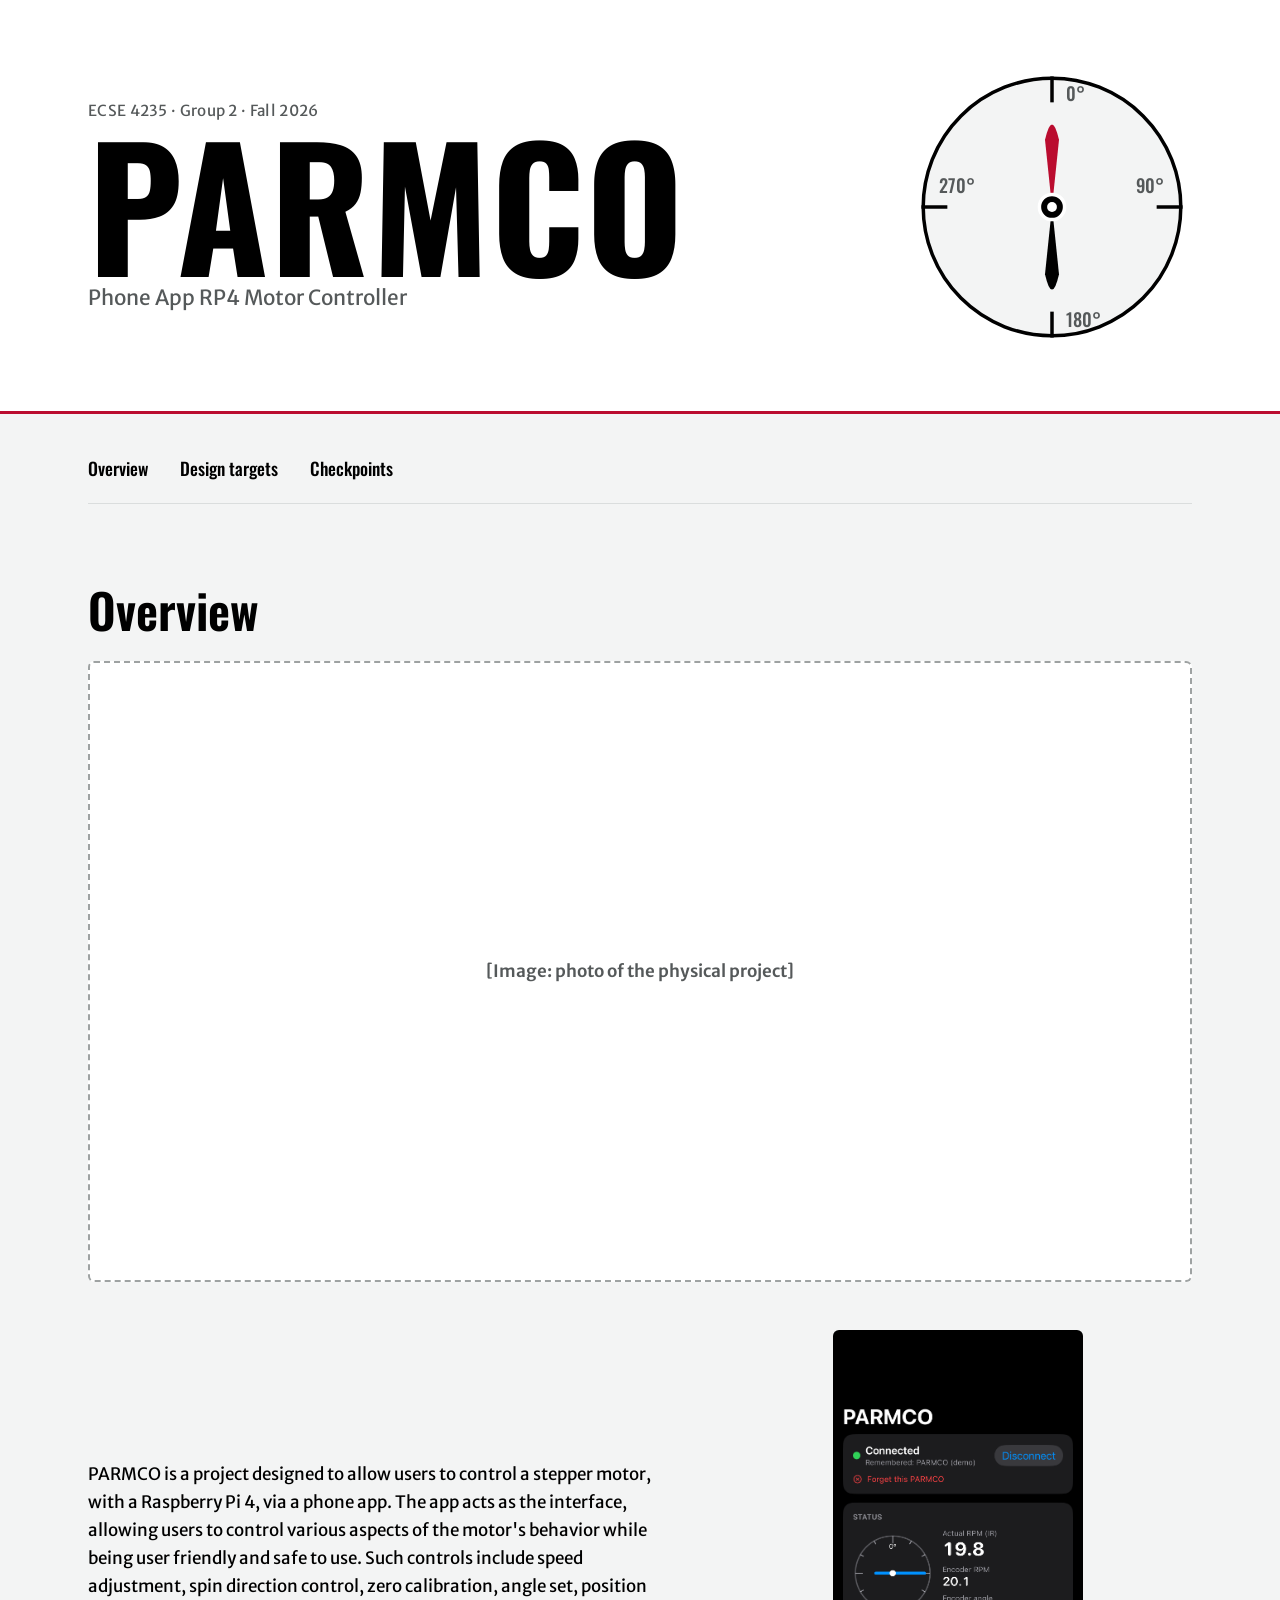
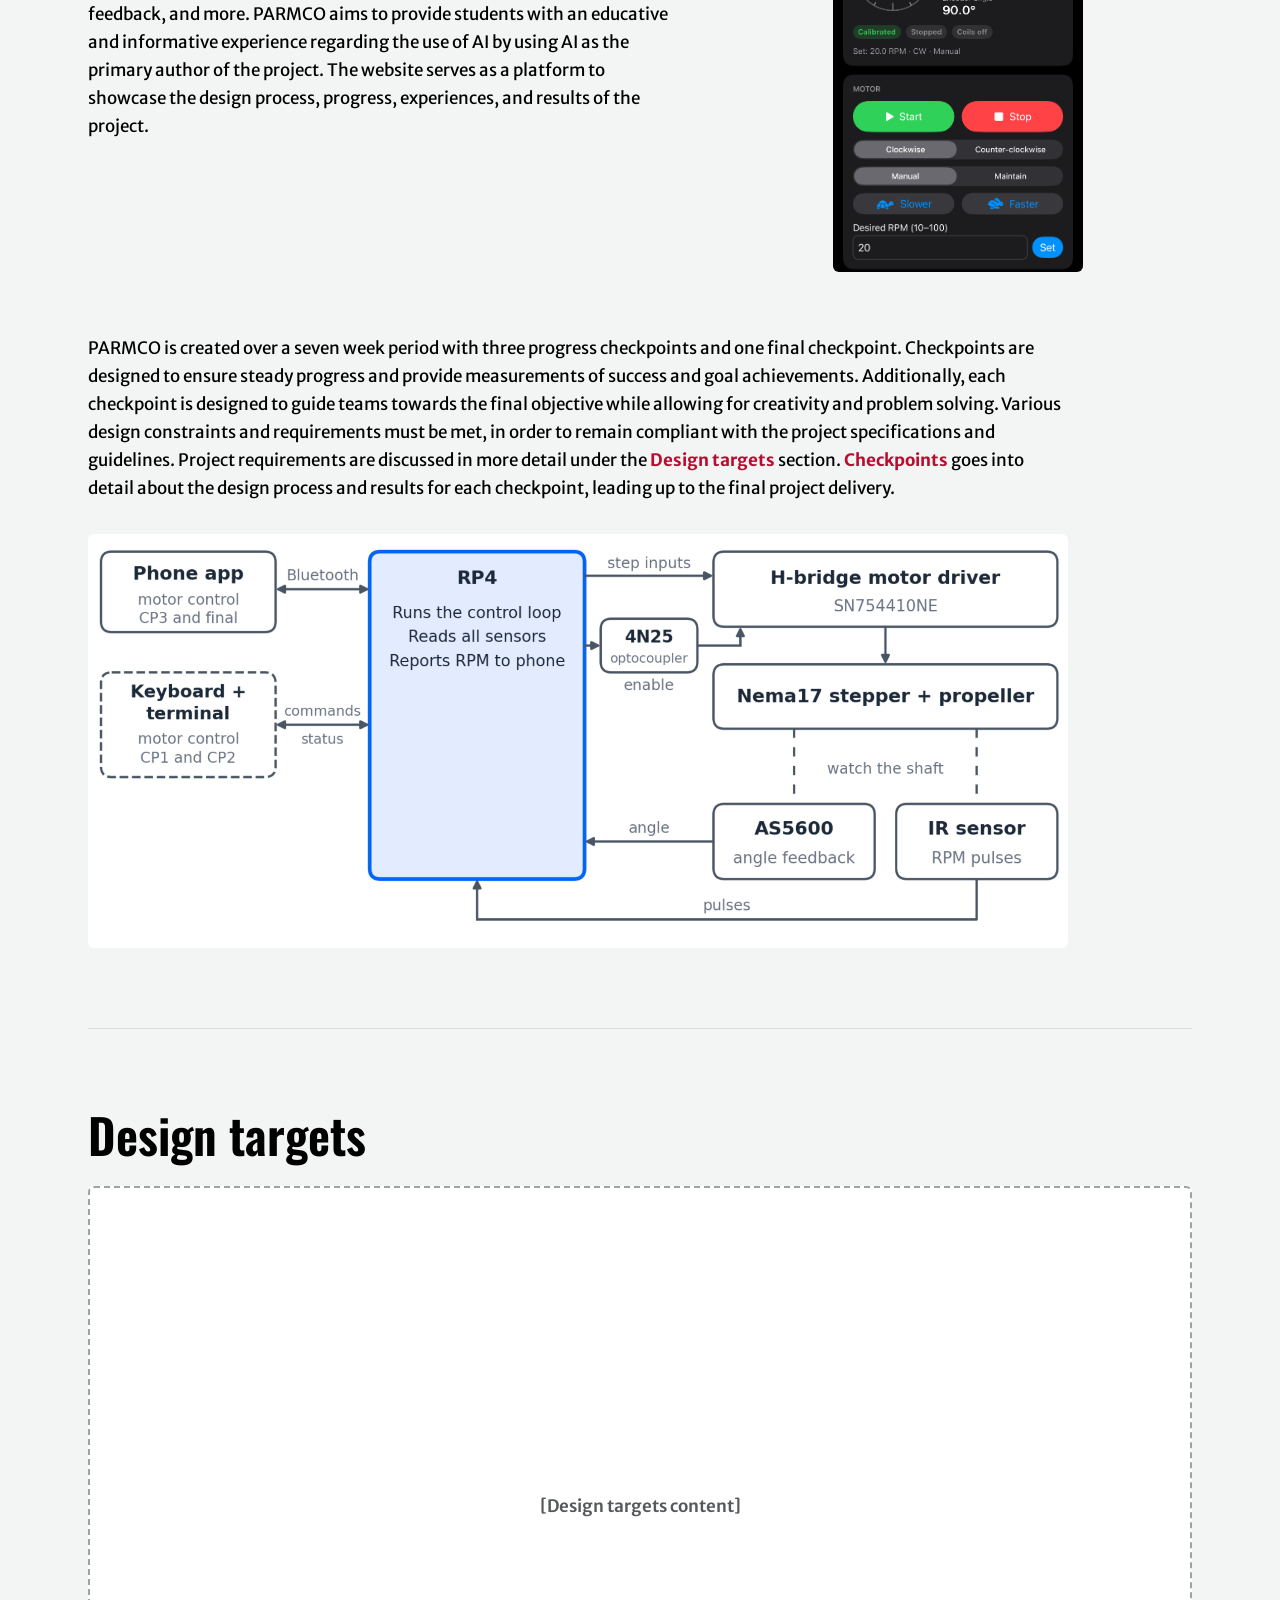
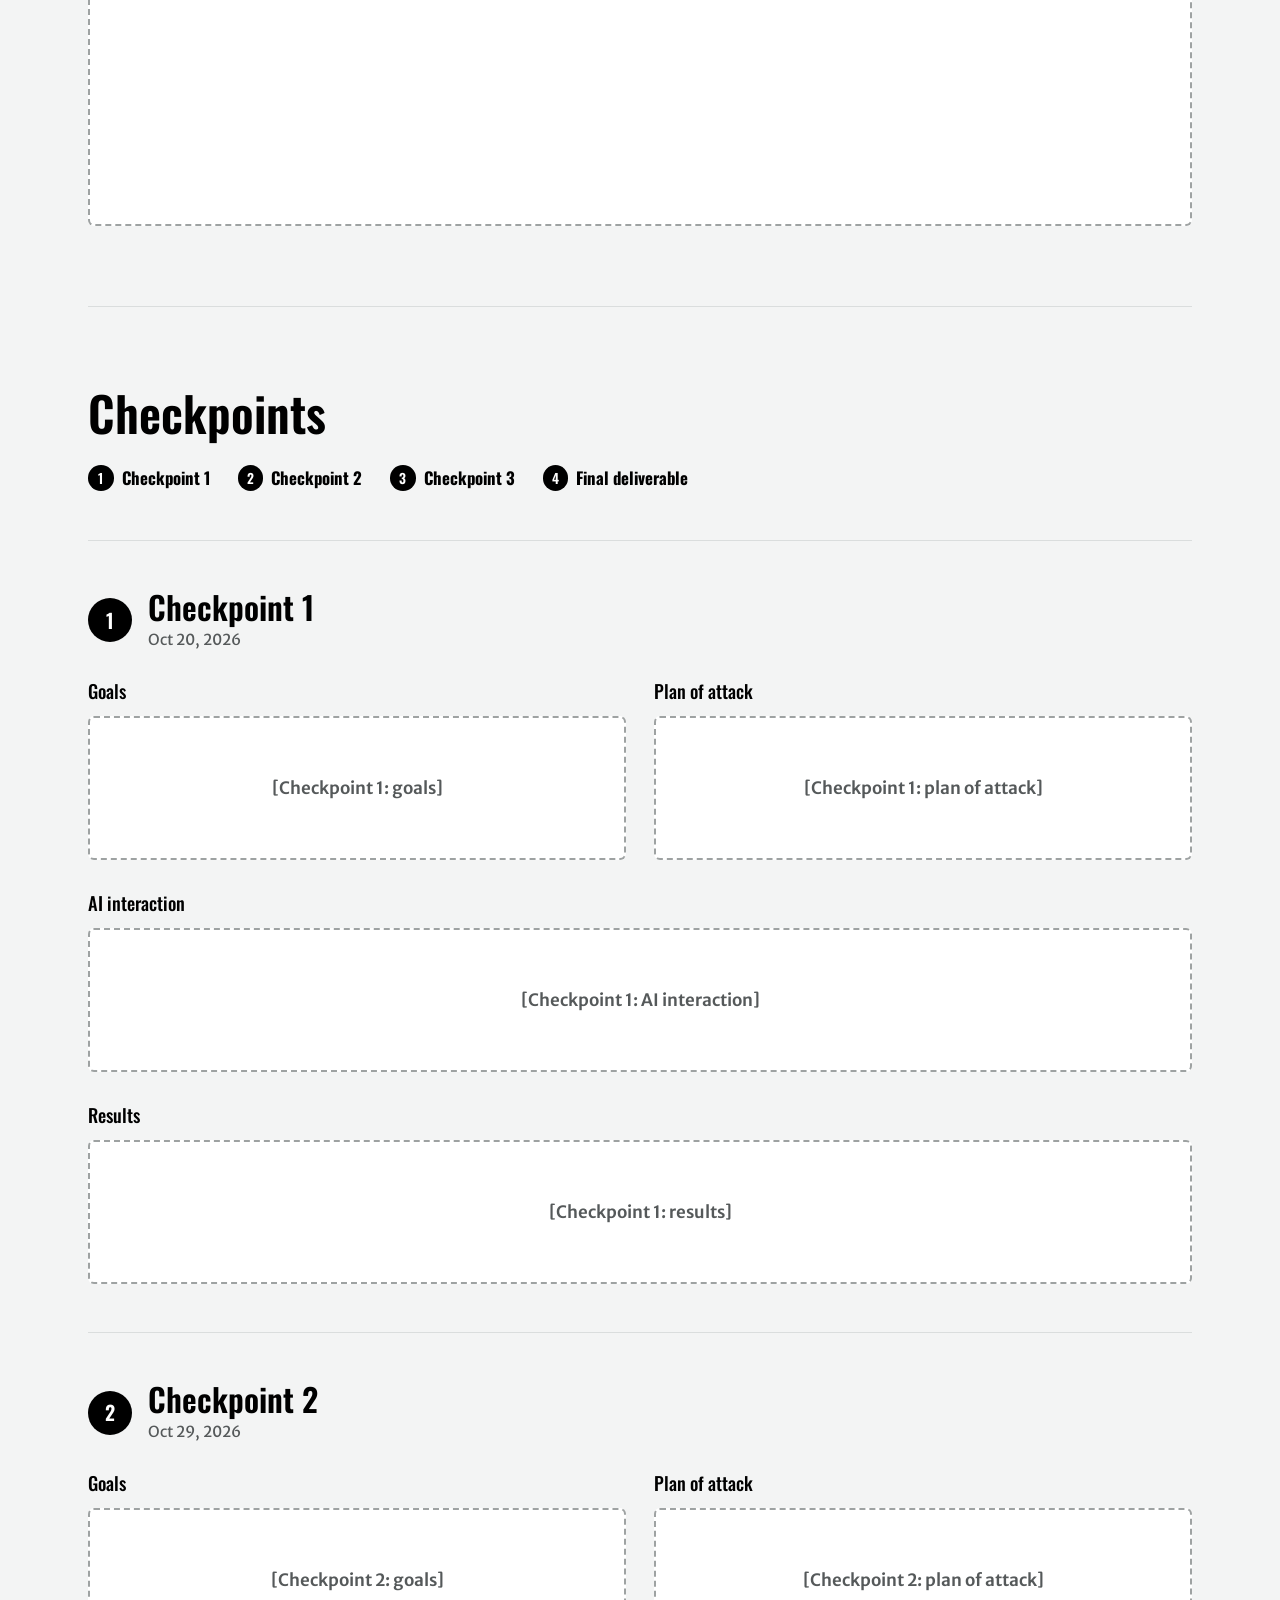
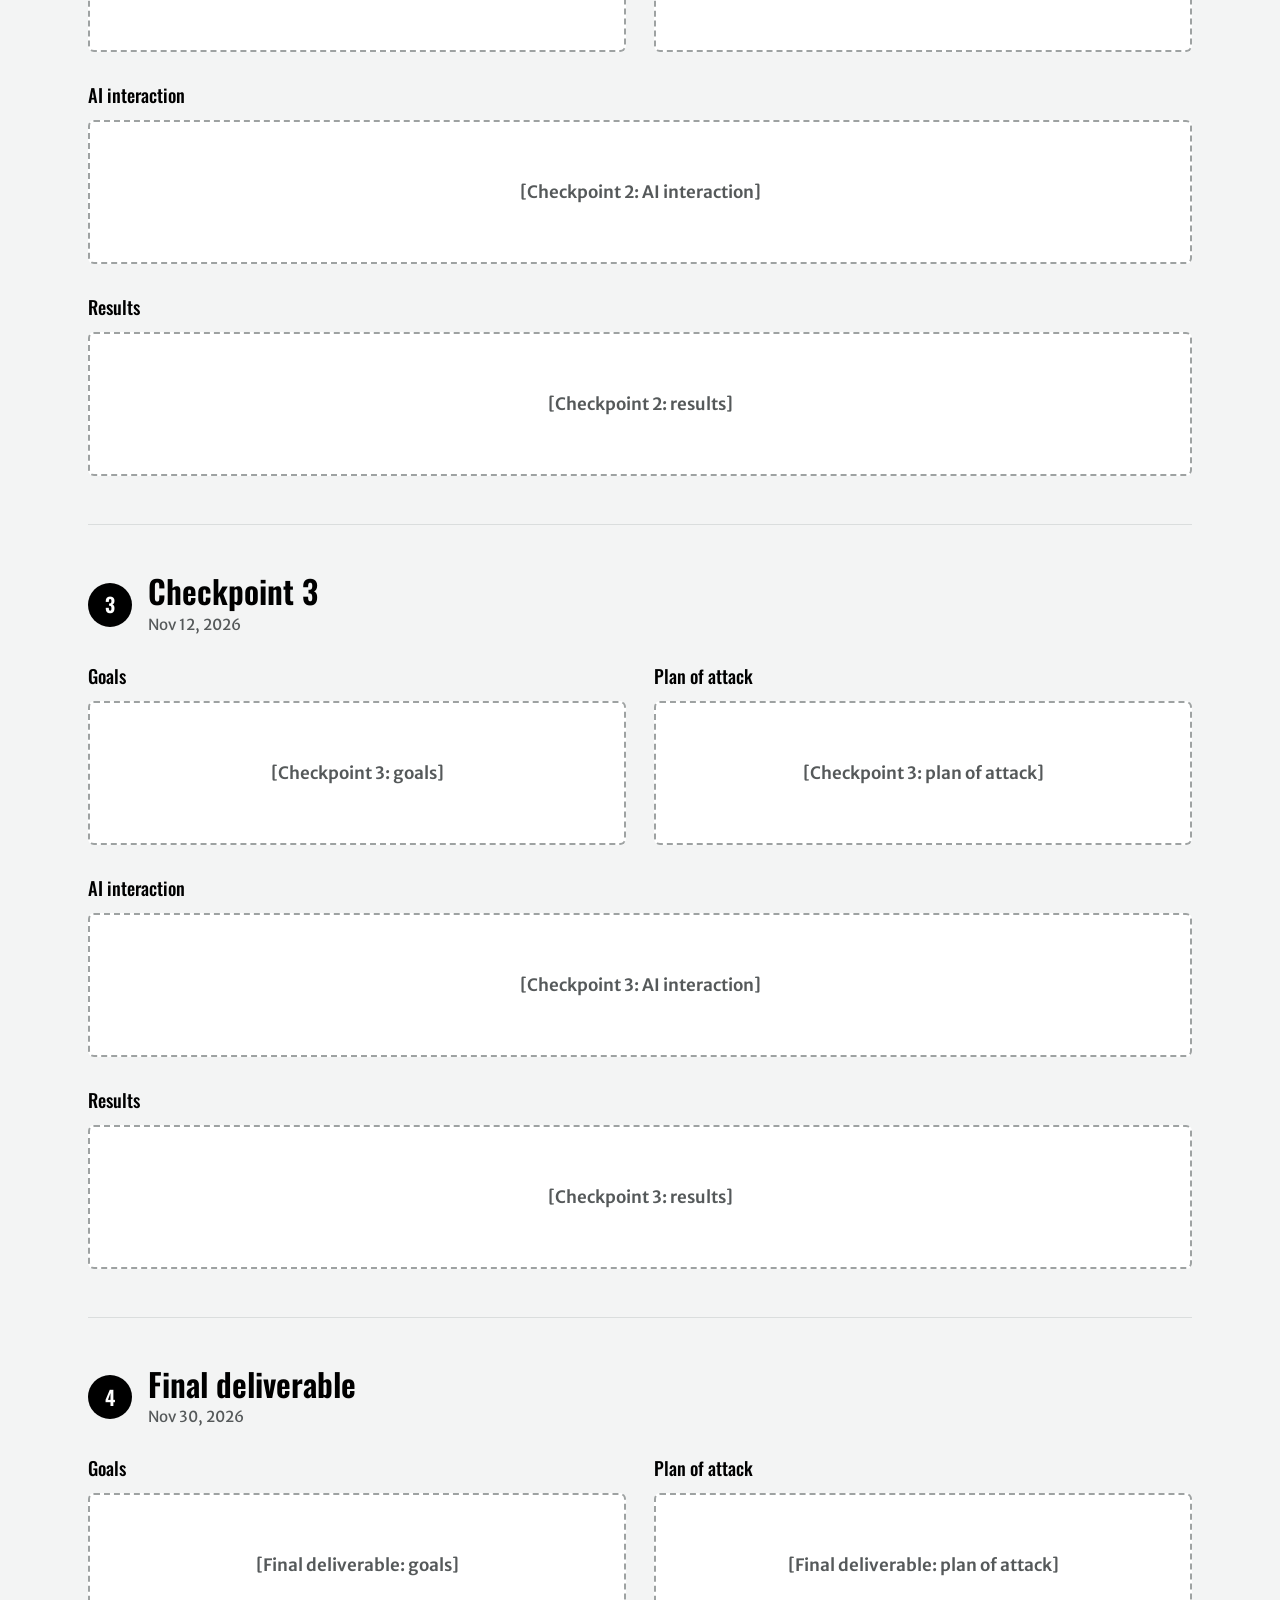
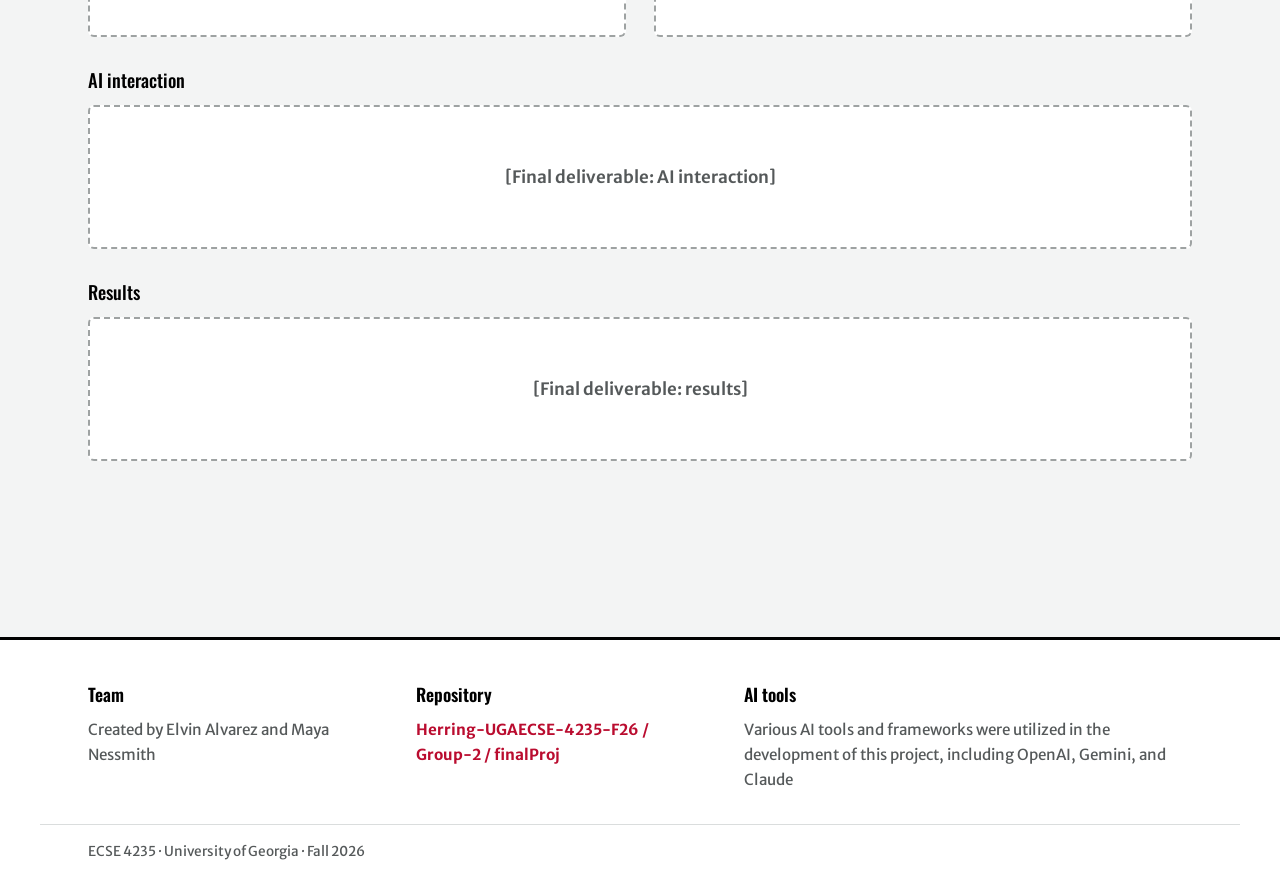
==== commit 64ba20f9: "factoring out checkpoints section of page" ====
--- a/docs/index.html
+++ b/docs/index.html
@@ -131,7 +131,7 @@
         <span class="cp-num" aria-hidden="true">1</span>
         <div>
           <h3>Checkpoint 1</h3>
-          <p class="cp-meta">Due Oct 20, 2026 · 5% of grade</p>
+          <p class="cp-meta">Oct 20, 2026</p>
         </div>
       </header>
       <div class="cp-grid">
@@ -143,11 +143,11 @@
           <h4>Plan of attack</h4>
           <p class="ph ph-text cp-ph">[Checkpoint 1: plan of attack]</p>
         </section>
-        <section class="cp-block">
+        <section class="cp-block cp-wide">
           <h4>AI interaction</h4>
           <p class="ph ph-text cp-ph">[Checkpoint 1: AI interaction]</p>
         </section>
-        <section class="cp-block">
+        <section class="cp-block cp-wide">
           <h4>Results</h4>
           <p class="ph ph-text cp-ph">[Checkpoint 1: results]</p>
         </section>
@@ -160,7 +160,7 @@
         <span class="cp-num" aria-hidden="true">2</span>
         <div>
           <h3>Checkpoint 2</h3>
-          <p class="cp-meta">Due Oct 29, 2026 · 15% of grade</p>
+          <p class="cp-meta">Oct 29, 2026</p>
         </div>
       </header>
       <div class="cp-grid">
@@ -172,11 +172,11 @@
           <h4>Plan of attack</h4>
           <p class="ph ph-text cp-ph">[Checkpoint 2: plan of attack]</p>
         </section>
-        <section class="cp-block">
+        <section class="cp-block cp-wide">
           <h4>AI interaction</h4>
           <p class="ph ph-text cp-ph">[Checkpoint 2: AI interaction]</p>
         </section>
-        <section class="cp-block">
+        <section class="cp-block cp-wide">
           <h4>Results</h4>
           <p class="ph ph-text cp-ph">[Checkpoint 2: results]</p>
         </section>
@@ -189,7 +189,7 @@
         <span class="cp-num" aria-hidden="true">3</span>
         <div>
           <h3>Checkpoint 3</h3>
-          <p class="cp-meta">Due Nov 12, 2026 · 20% of grade</p>
+          <p class="cp-meta">Nov 12, 2026</p>
         </div>
       </header>
       <div class="cp-grid">
@@ -201,11 +201,11 @@
           <h4>Plan of attack</h4>
           <p class="ph ph-text cp-ph">[Checkpoint 3: plan of attack]</p>
         </section>
-        <section class="cp-block">
+        <section class="cp-block cp-wide">
           <h4>AI interaction</h4>
           <p class="ph ph-text cp-ph">[Checkpoint 3: AI interaction]</p>
         </section>
-        <section class="cp-block">
+        <section class="cp-block cp-wide">
           <h4>Results</h4>
           <p class="ph ph-text cp-ph">[Checkpoint 3: results]</p>
         </section>
@@ -218,7 +218,7 @@
         <span class="cp-num" aria-hidden="true">4</span>
         <div>
           <h3>Final deliverable</h3>
-          <p class="cp-meta">Function check Nov 19 · Report Nov 30, 2026 · 60% of grade</p>
+          <p class="cp-meta">Nov 30, 2026</p>
         </div>
       </header>
       <div class="cp-grid">
@@ -230,11 +230,11 @@
           <h4>Plan of attack</h4>
           <p class="ph ph-text cp-ph">[Final deliverable: plan of attack]</p>
         </section>
-        <section class="cp-block">
+        <section class="cp-block cp-wide">
           <h4>AI interaction</h4>
           <p class="ph ph-text cp-ph">[Final deliverable: AI interaction]</p>
         </section>
-        <section class="cp-block">
+        <section class="cp-block cp-wide">
           <h4>Results</h4>
           <p class="ph ph-text cp-ph">[Final deliverable: results]</p>
         </section>
--- a/docs/styles.css
+++ b/docs/styles.css
@@ -228,6 +228,7 @@
   gap: clamp(1rem, 3vw, 1.75rem);
 }
 .cp-block { display: flex; flex-direction: column; }
+.cp-block.cp-wide { grid-column: 1 / -1; }
 .cp-block h4 {
   margin: 0 0 .6rem;
   font-family: var(--display); font-weight: 500; font-size: 1.15rem;
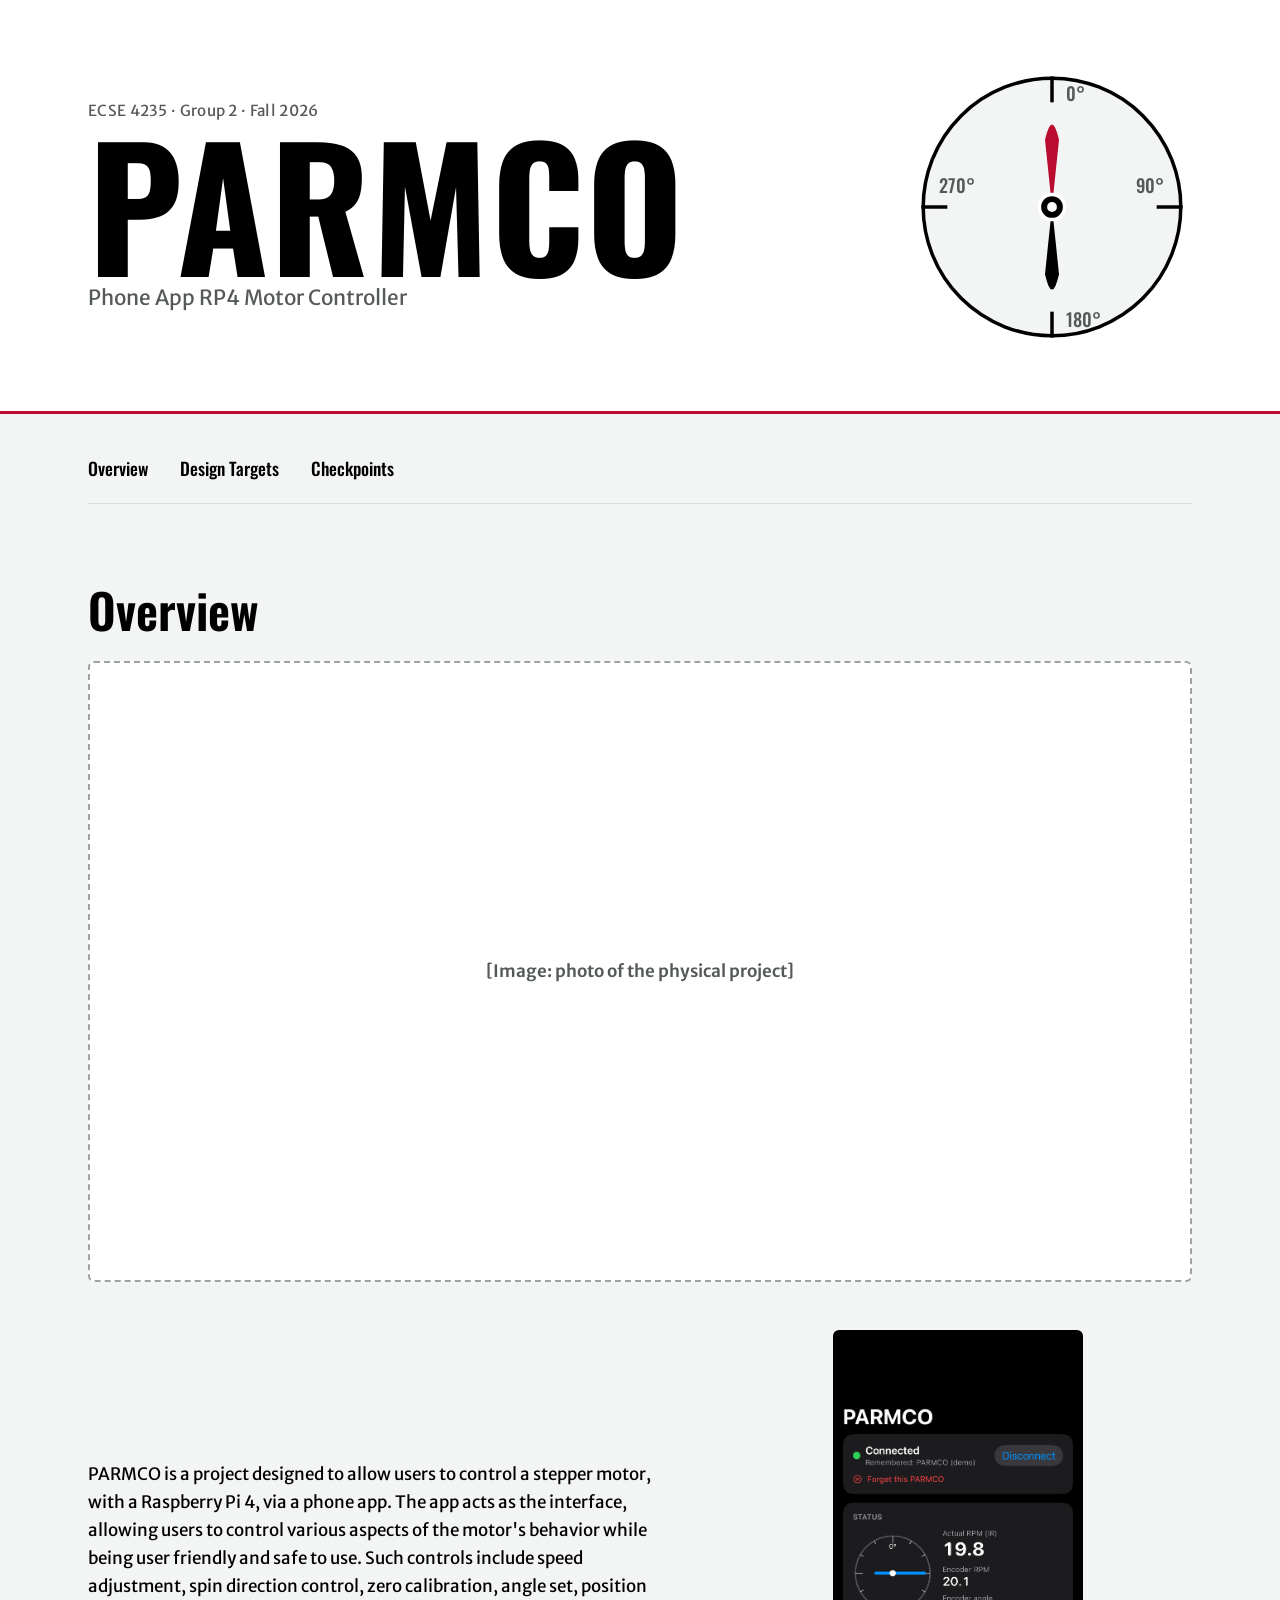
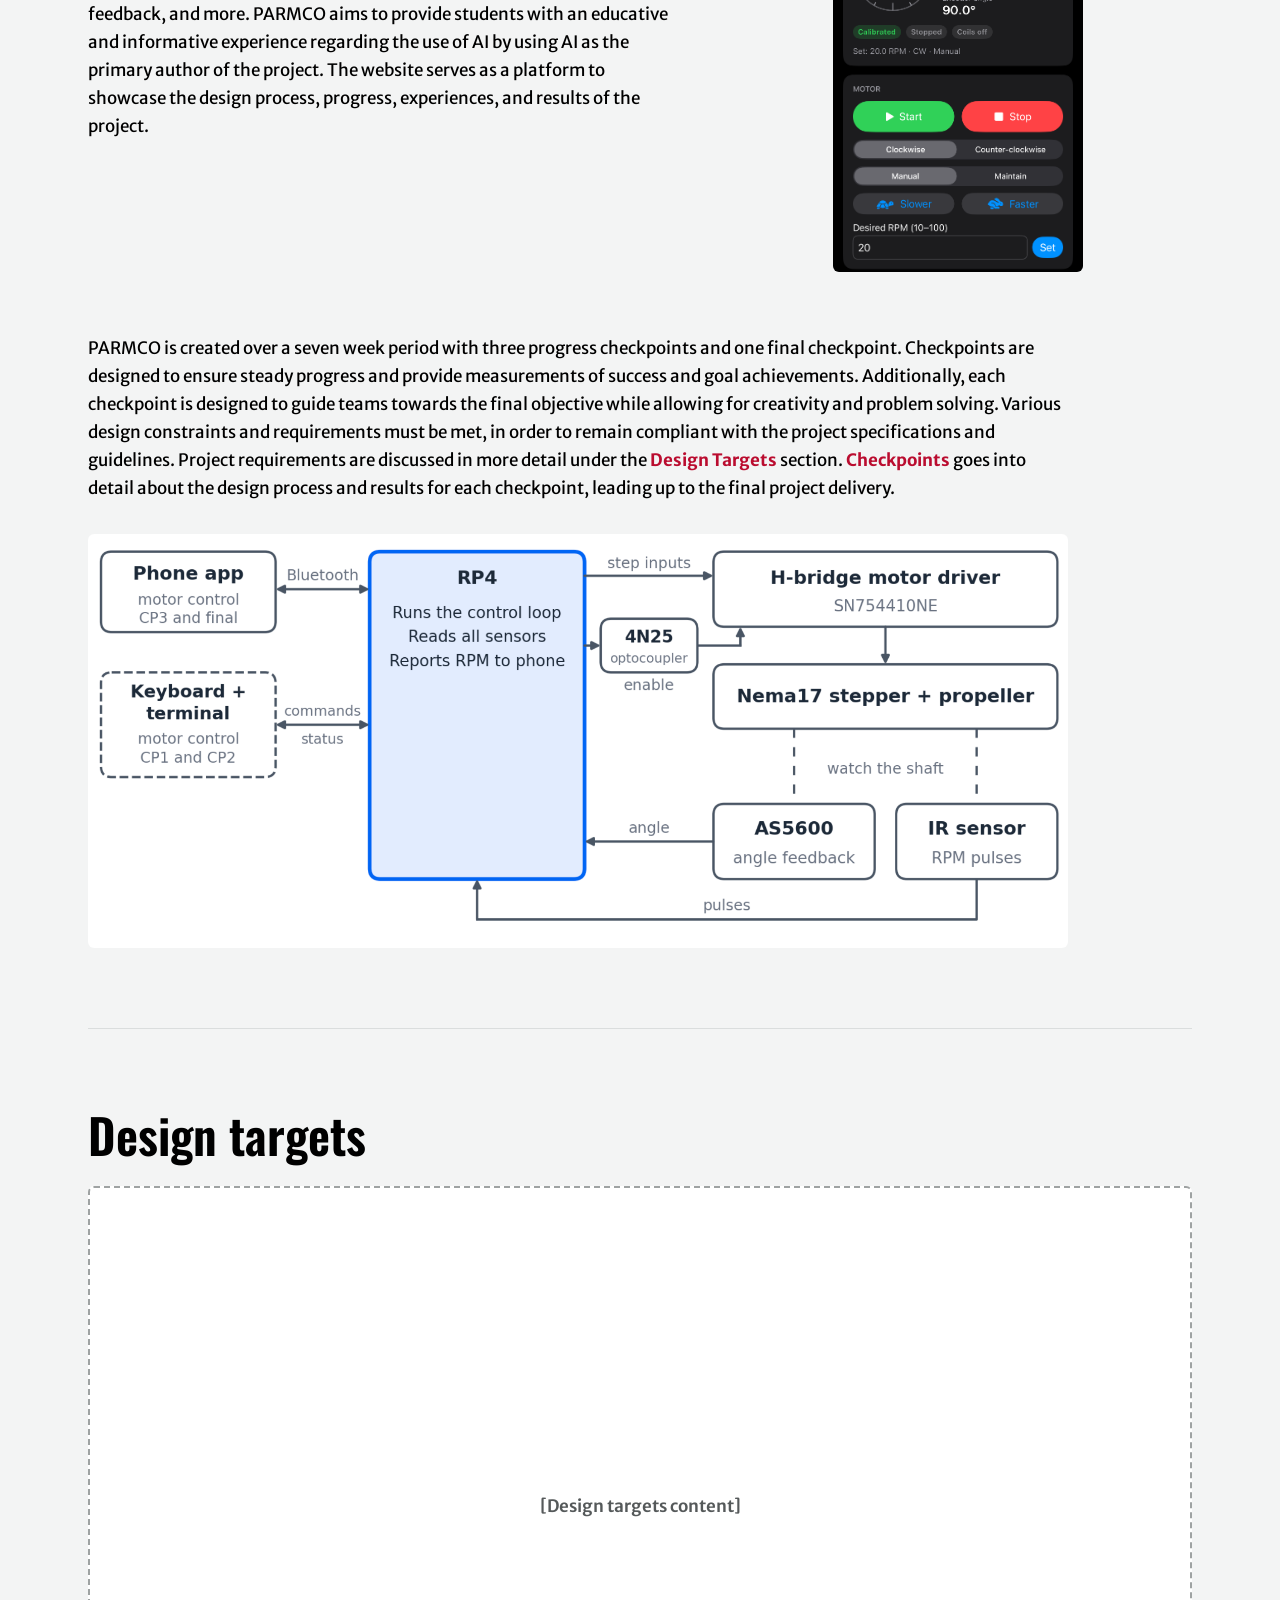
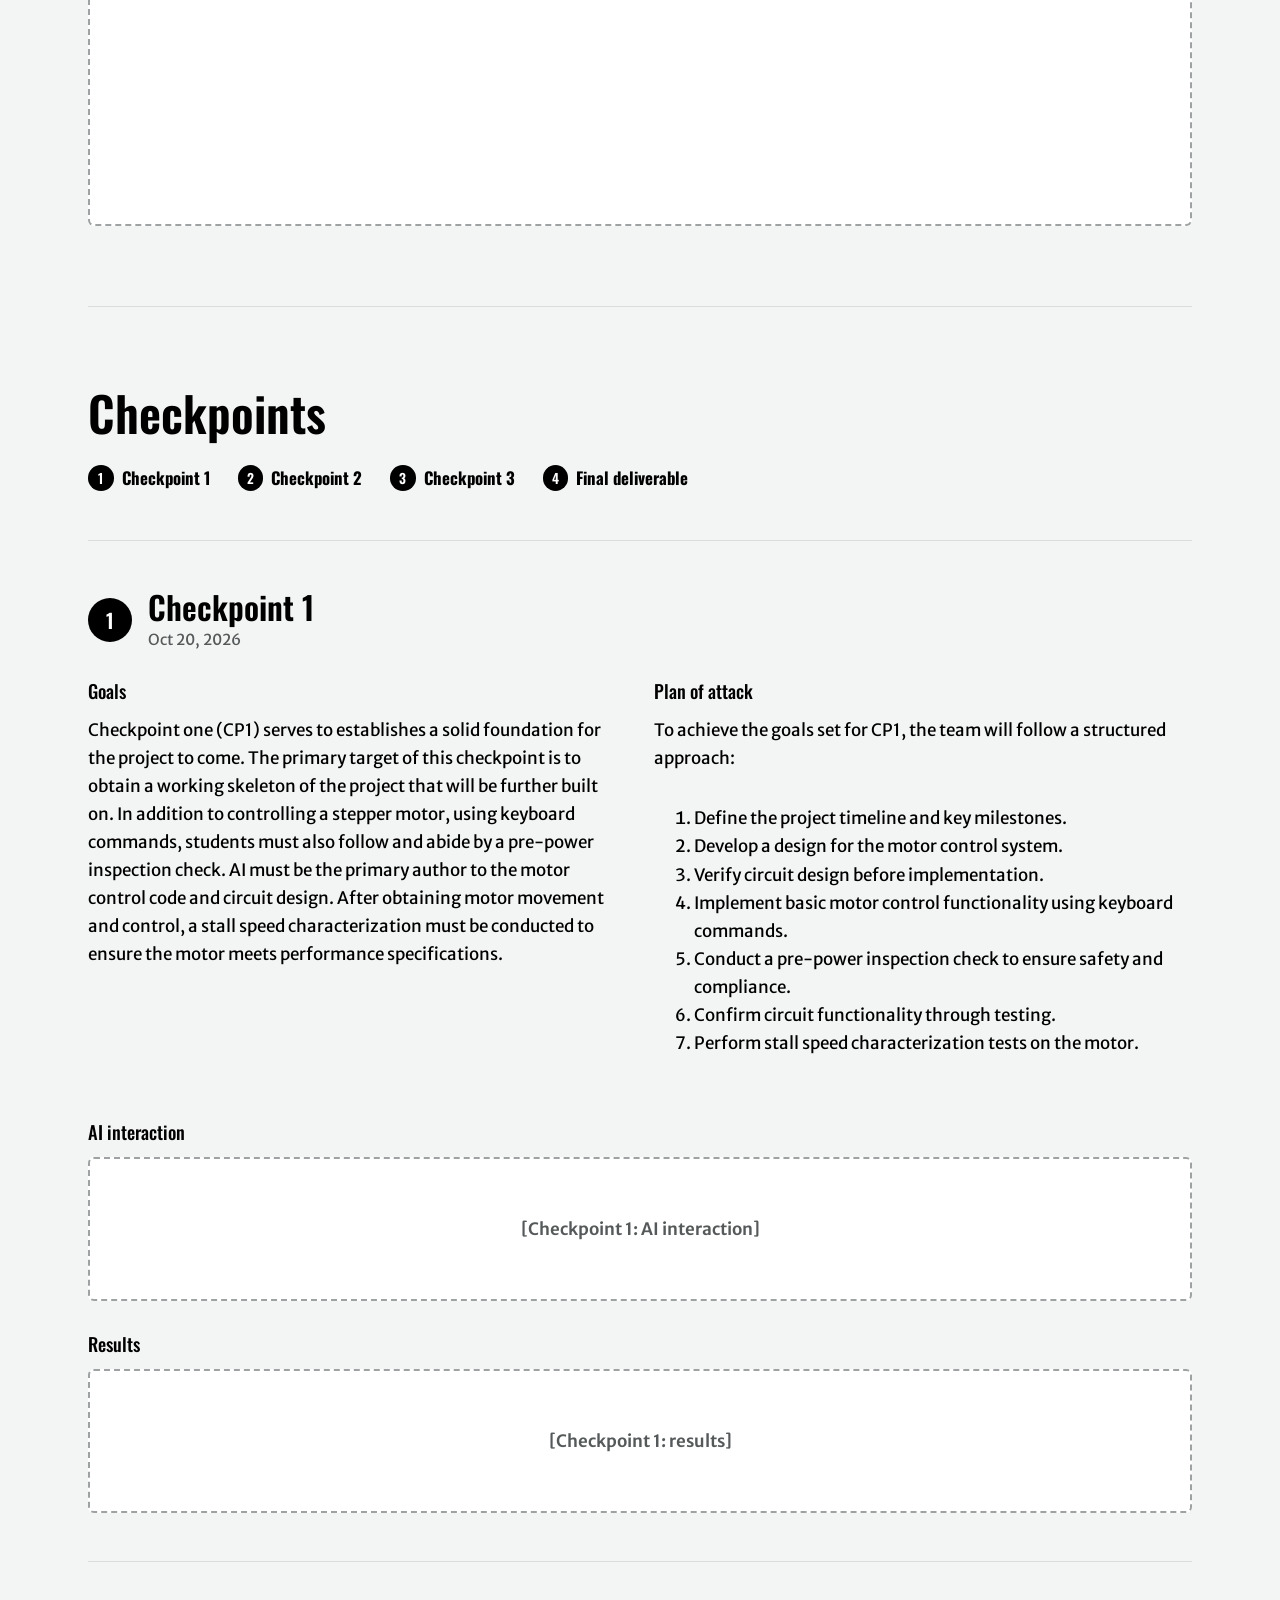
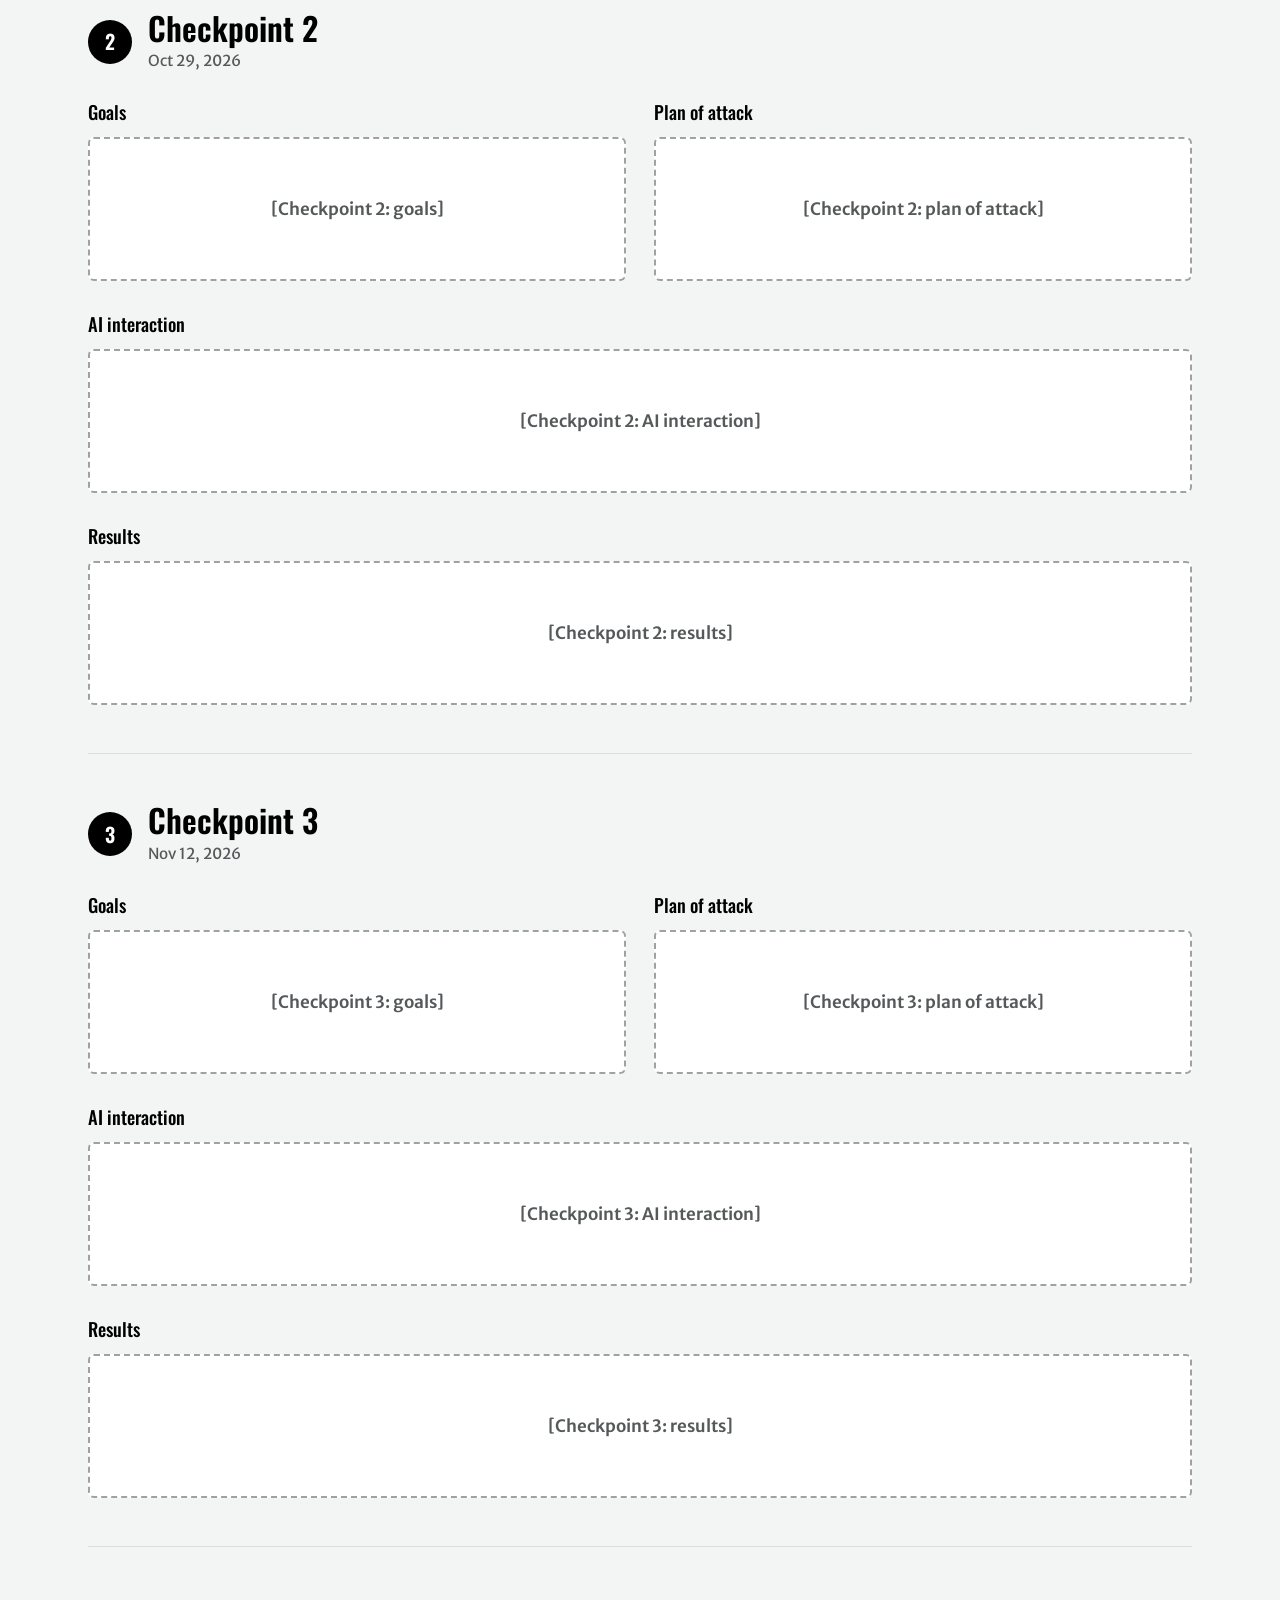
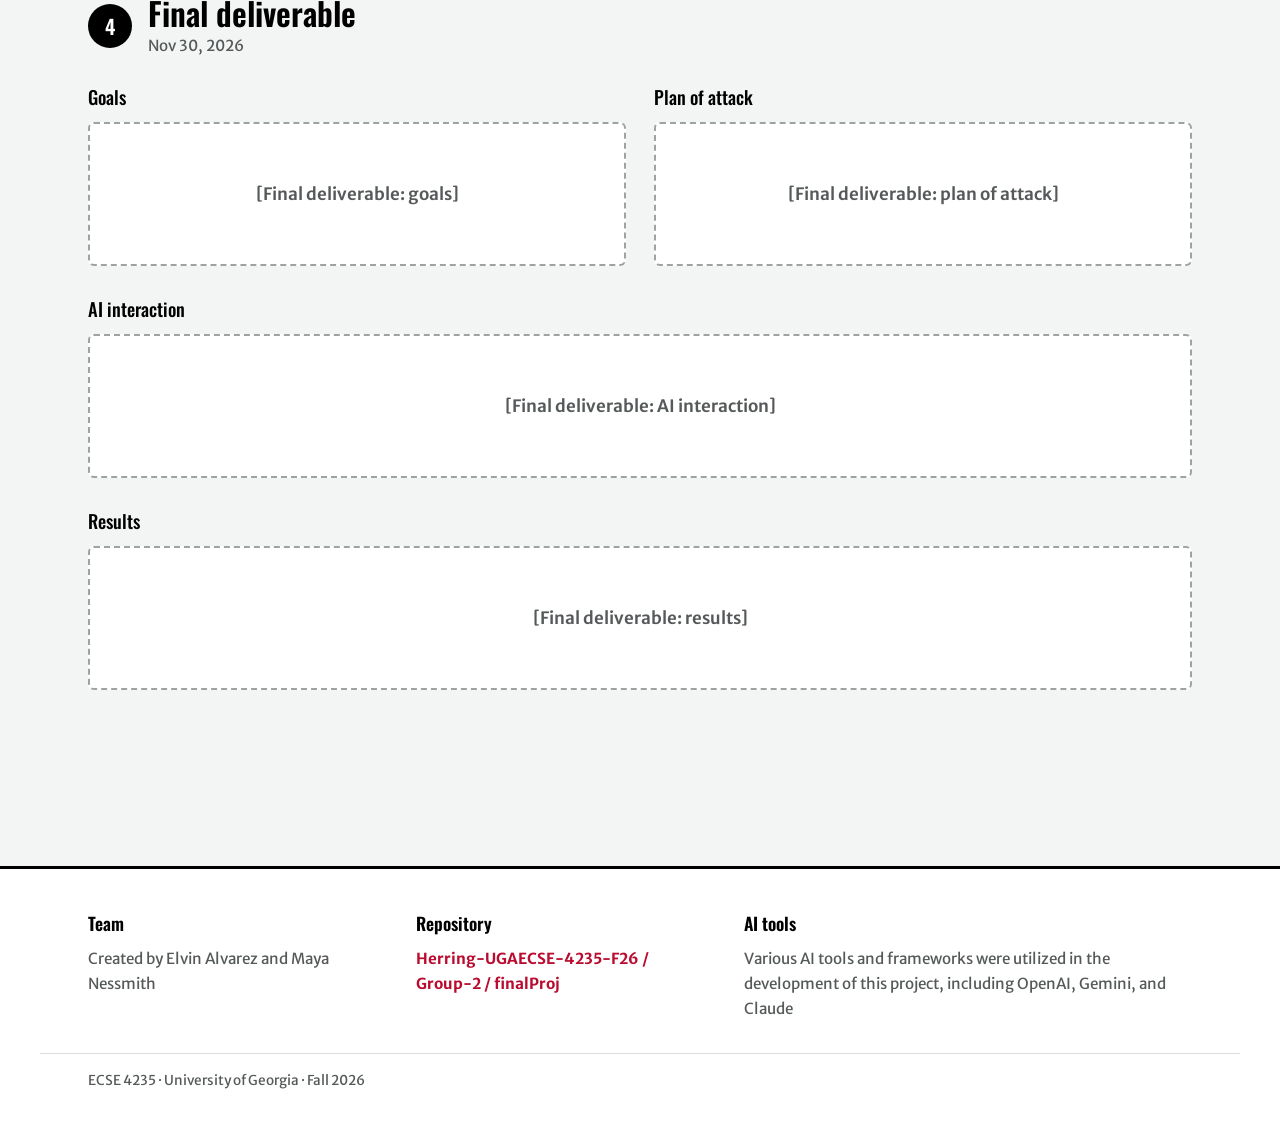
==== commit c0a5f85c: "checkpoint 1 deets" ====
--- a/docs/index.html
+++ b/docs/index.html
@@ -58,7 +58,7 @@
 <main id="content">
   <nav class="section-nav" aria-label="Sections">
     <a href="#overview">Overview</a>
-    <a href="#targets">Design targets</a>
+    <a href="#targets">Design Targets</a>
     <a href="#checkpoints">Checkpoints</a>
   </nav>
 
@@ -99,7 +99,7 @@
           Checkpoints are designed to ensure steady progress and provide measurements of success and goal achievements.
           Additionally, each checkpoint is designed to guide teams towards the final objective while allowing for creativity and problem solving.
           Various design constraints and requirements must be met, in order to remain compliant with the project specifications and guidelines.
-          Project requirements are discussed in more detail under the <a href="#targets">Design targets</a> section.
+          Project requirements are discussed in more detail under the <a href="#targets">Design Targets</a> section.
           <a href="#checkpoints">Checkpoints</a> goes into detail about the design process and results for each checkpoint, leading up to the final project delivery.</p>
         <!-- [END HUMAN EDIT] -->
       </div>
@@ -137,11 +137,26 @@
       <div class="cp-grid">
         <section class="cp-block">
           <h4>Goals</h4>
-          <p class="ph ph-text cp-ph">[Checkpoint 1: goals]</p>
-        </section>
-        <section class="cp-block">
-          <h4>Plan of attack</h4>
-          <p class="ph ph-text cp-ph">[Checkpoint 1: plan of attack]</p>
+          <p>Checkpoint one (CP1) serves to establishes a solid foundation for the project to come.
+            The primary target of this checkpoint is to obtain a working skeleton of the project that will be further built on.
+            In addition to controlling a stepper motor, using keyboard commands, students must also follow and abide by a pre-power inspection check.
+            AI must be the primary author to the motor control code and circuit design.
+            After obtaining motor movement and control, a stall speed characterization must be conducted to ensure the motor meets performance specifications.
+          </p>
+        </section>
+        <section class="cp-block">
+          <h4>Plan of attack</h4>
+          <p>To achieve the goals set for CP1, the team will follow a structured approach:
+            <ol>
+              <li>Define the project timeline and key milestones.</li>
+              <li>Develop a design for the motor control system.</li>
+              <li>Verify circuit design before implementation.</li>
+              <li>Implement basic motor control functionality using keyboard commands.</li>
+              <li>Conduct a pre-power inspection check to ensure safety and compliance.</li>
+              <li>Confirm circuit functionality through testing.</li>
+              <li>Perform stall speed characterization tests on the motor.</li>
+            </ol>
+          </p>
         </section>
         <section class="cp-block cp-wide">
           <h4>AI interaction</h4>
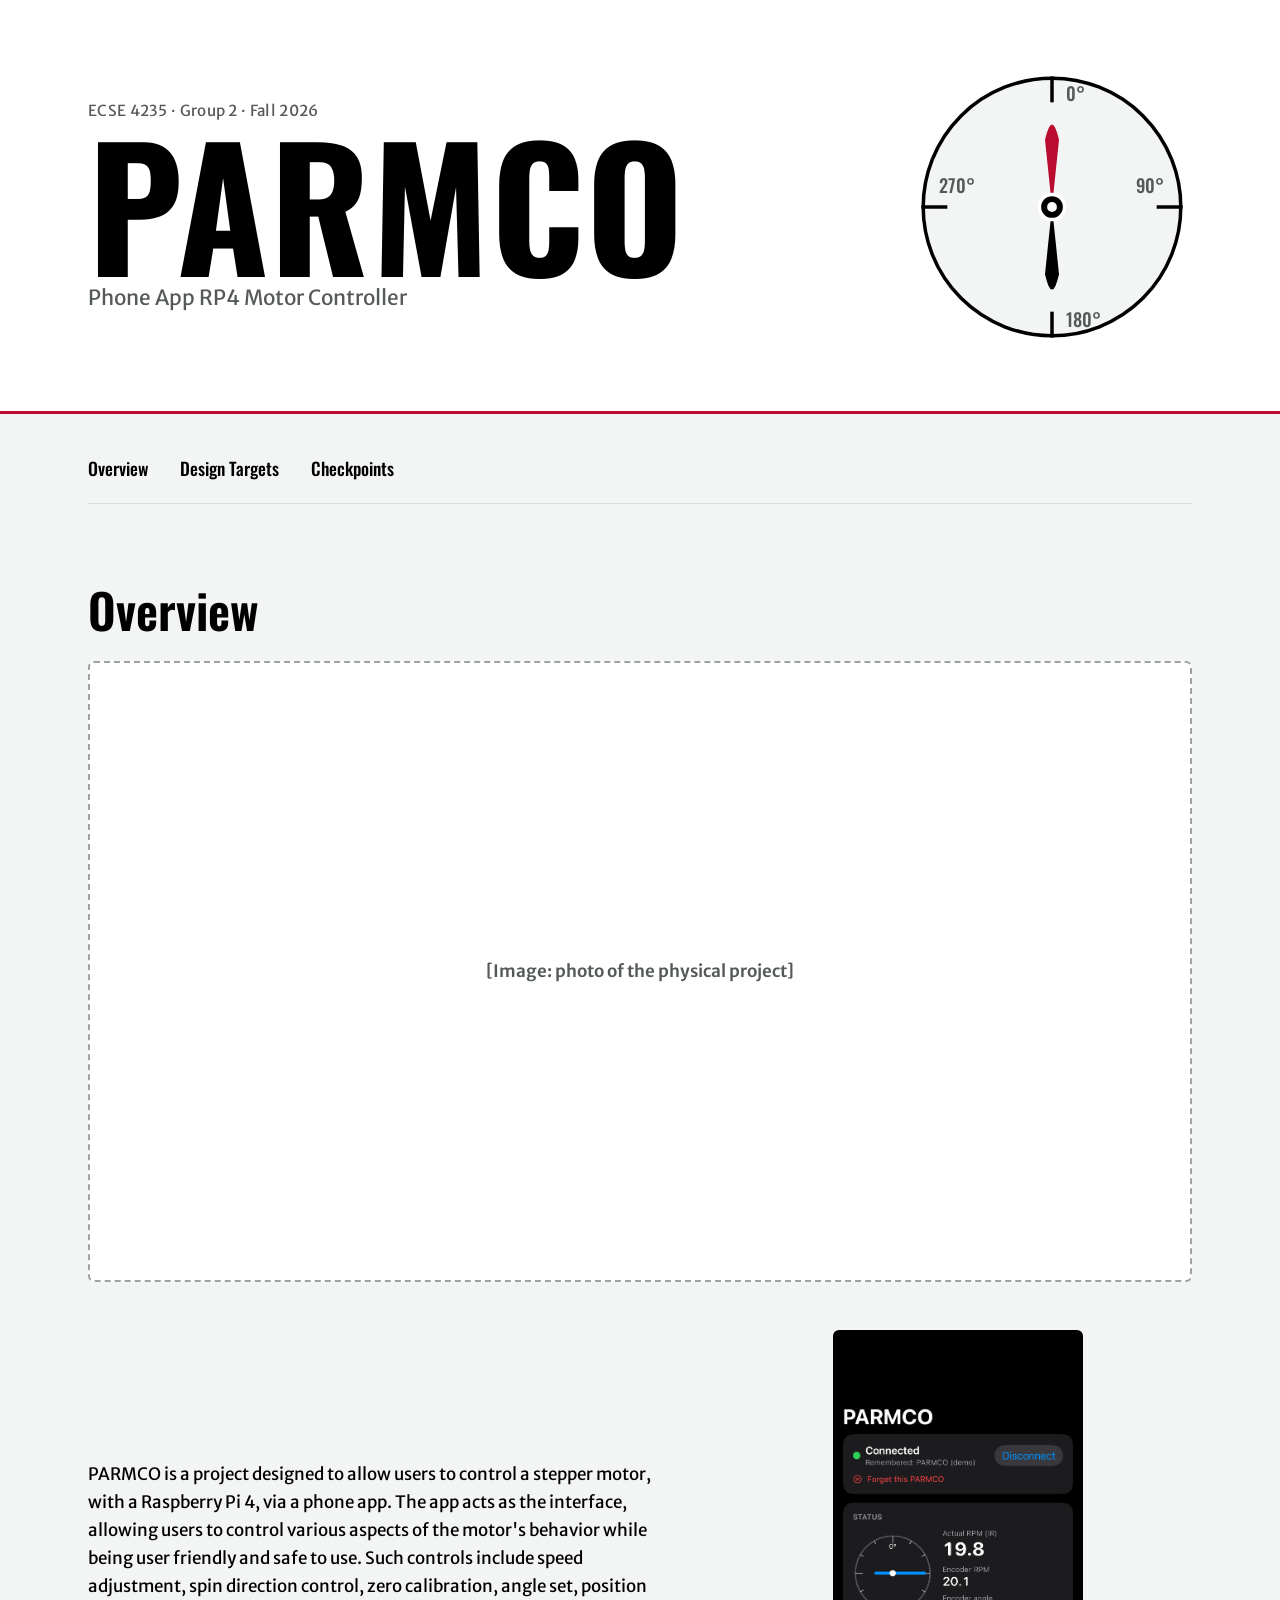
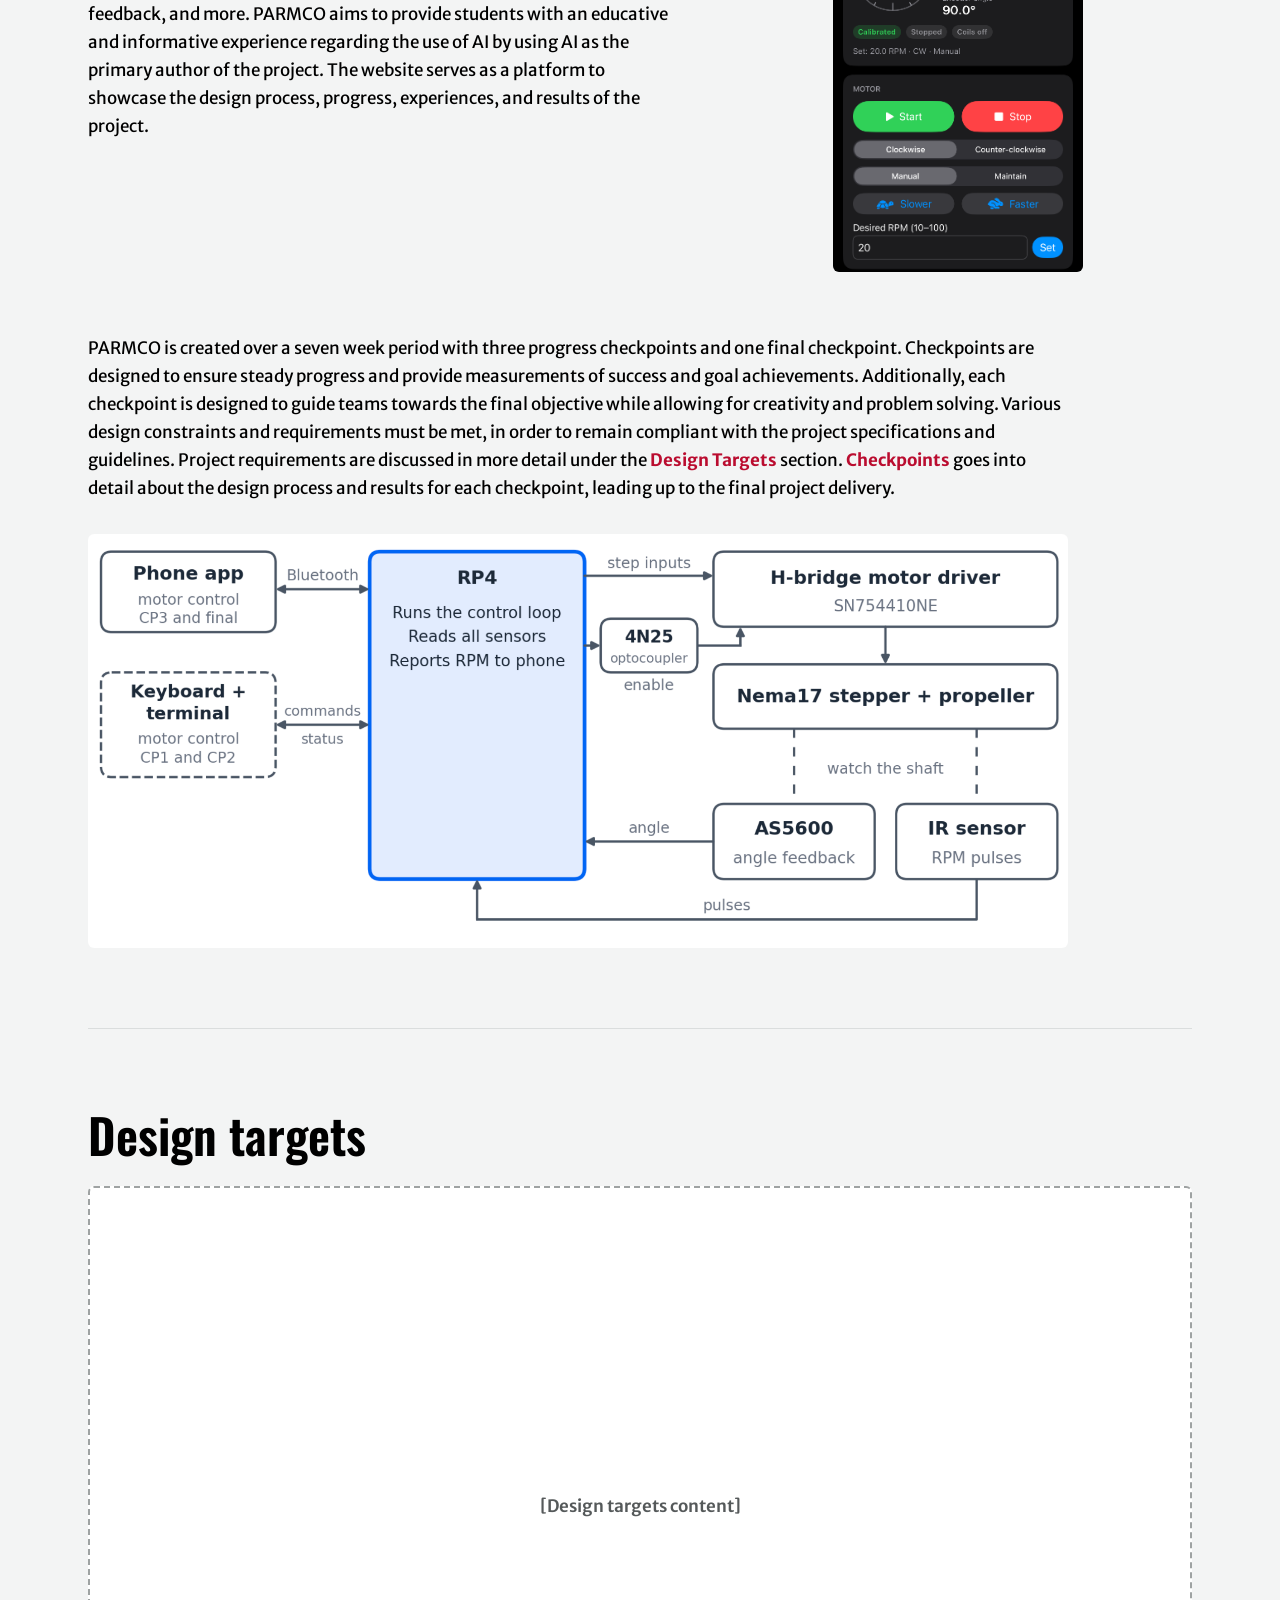
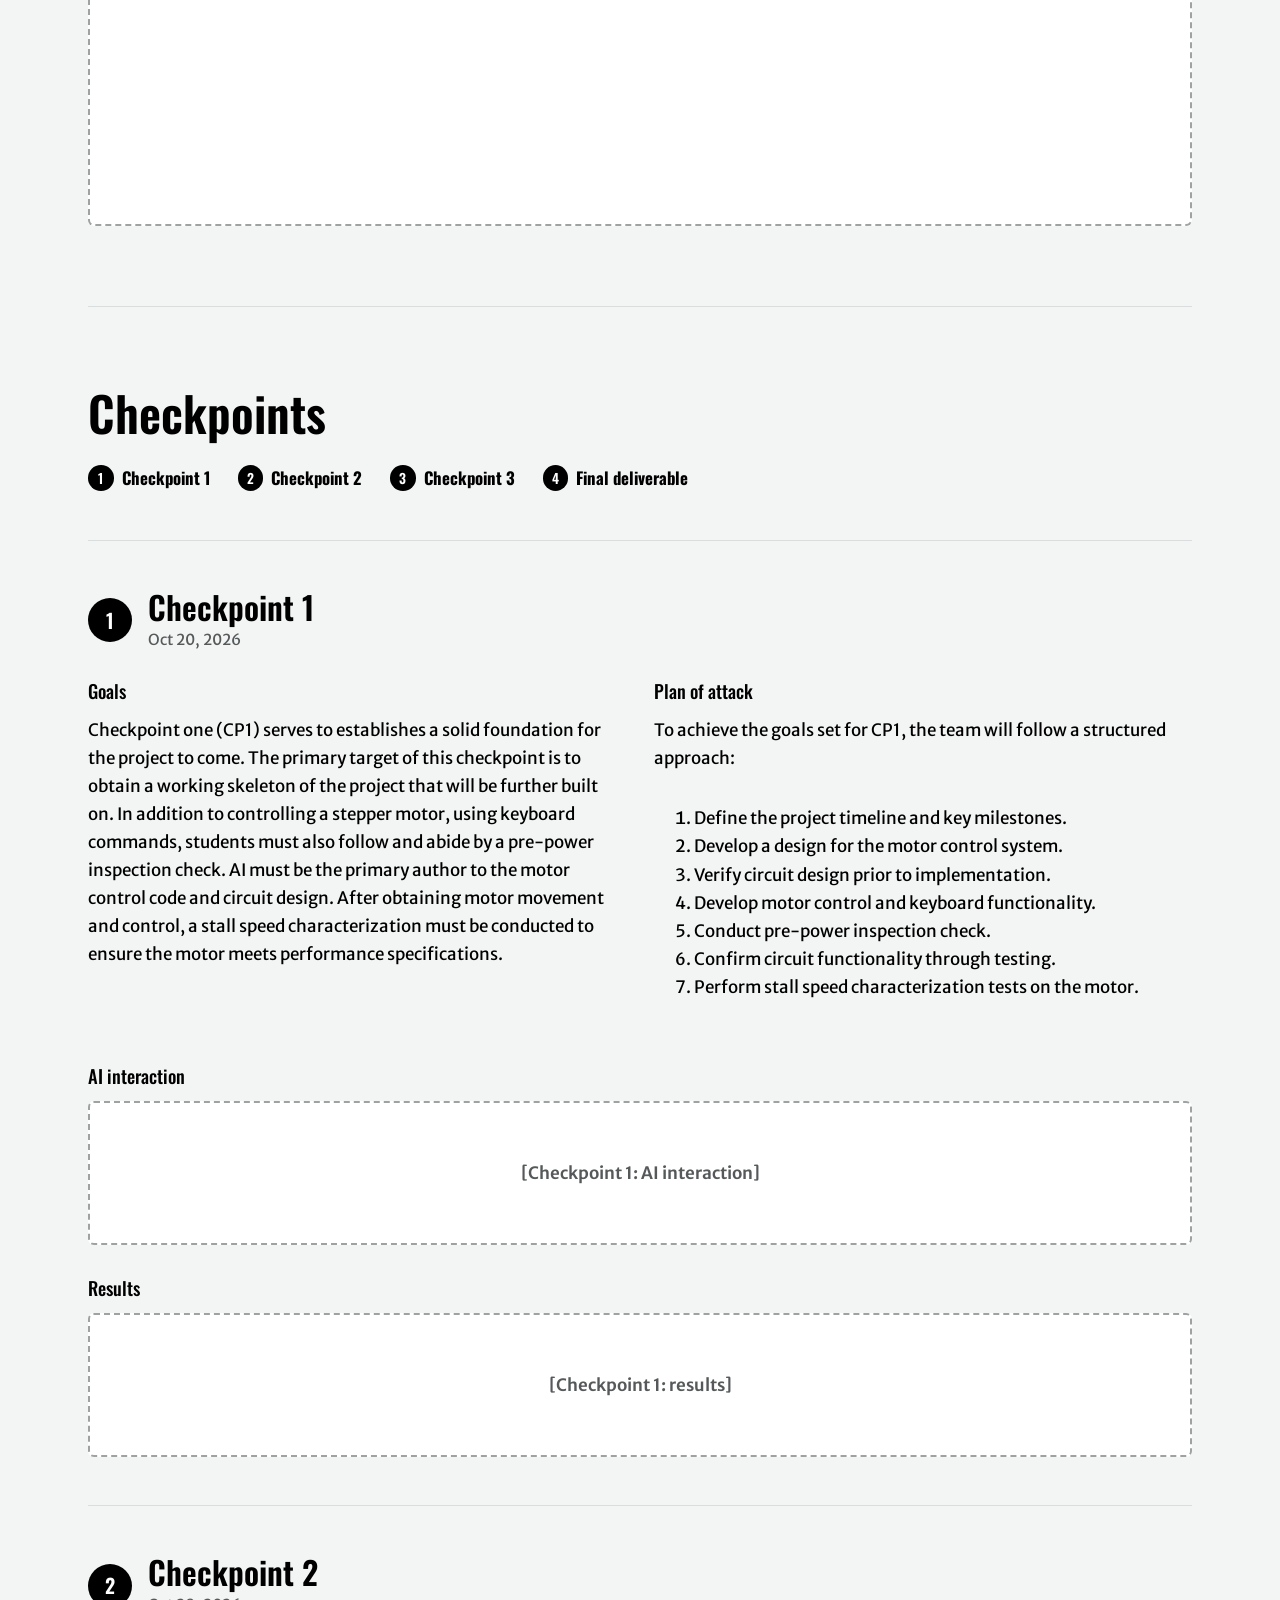
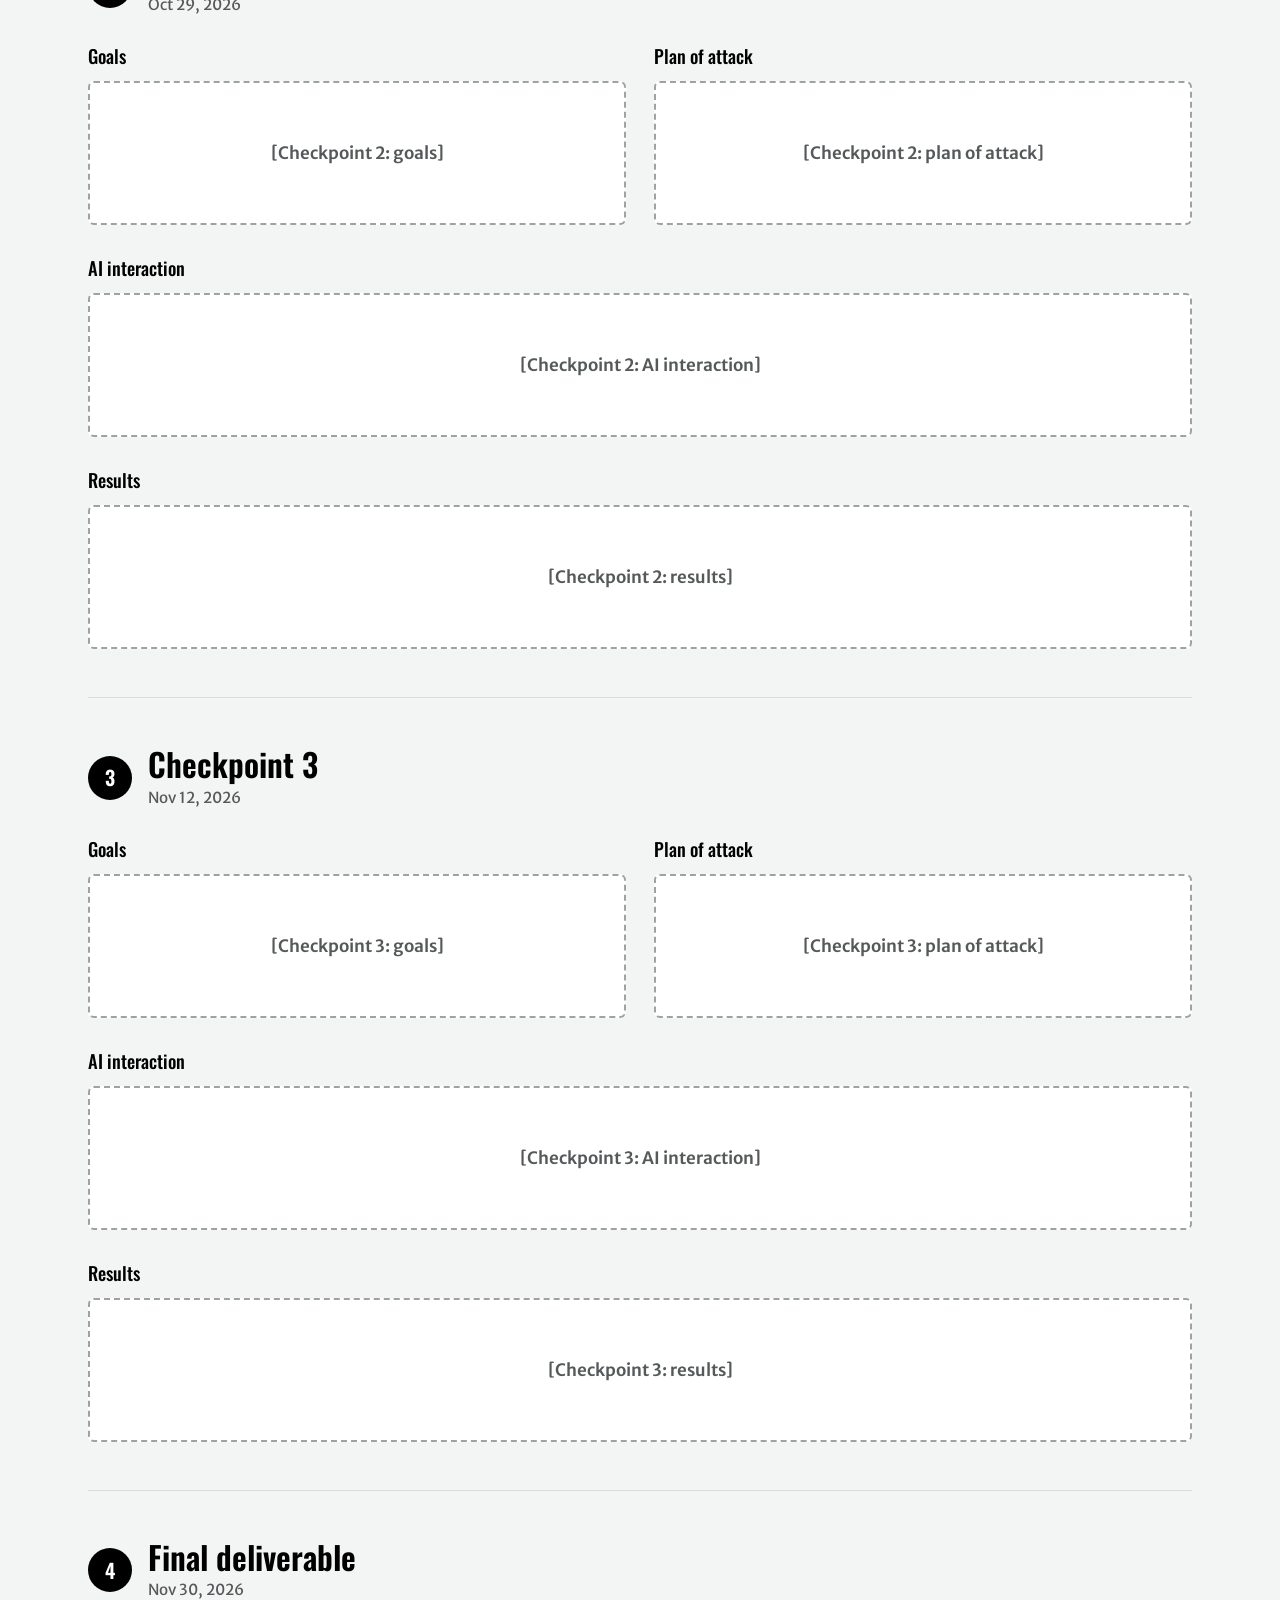
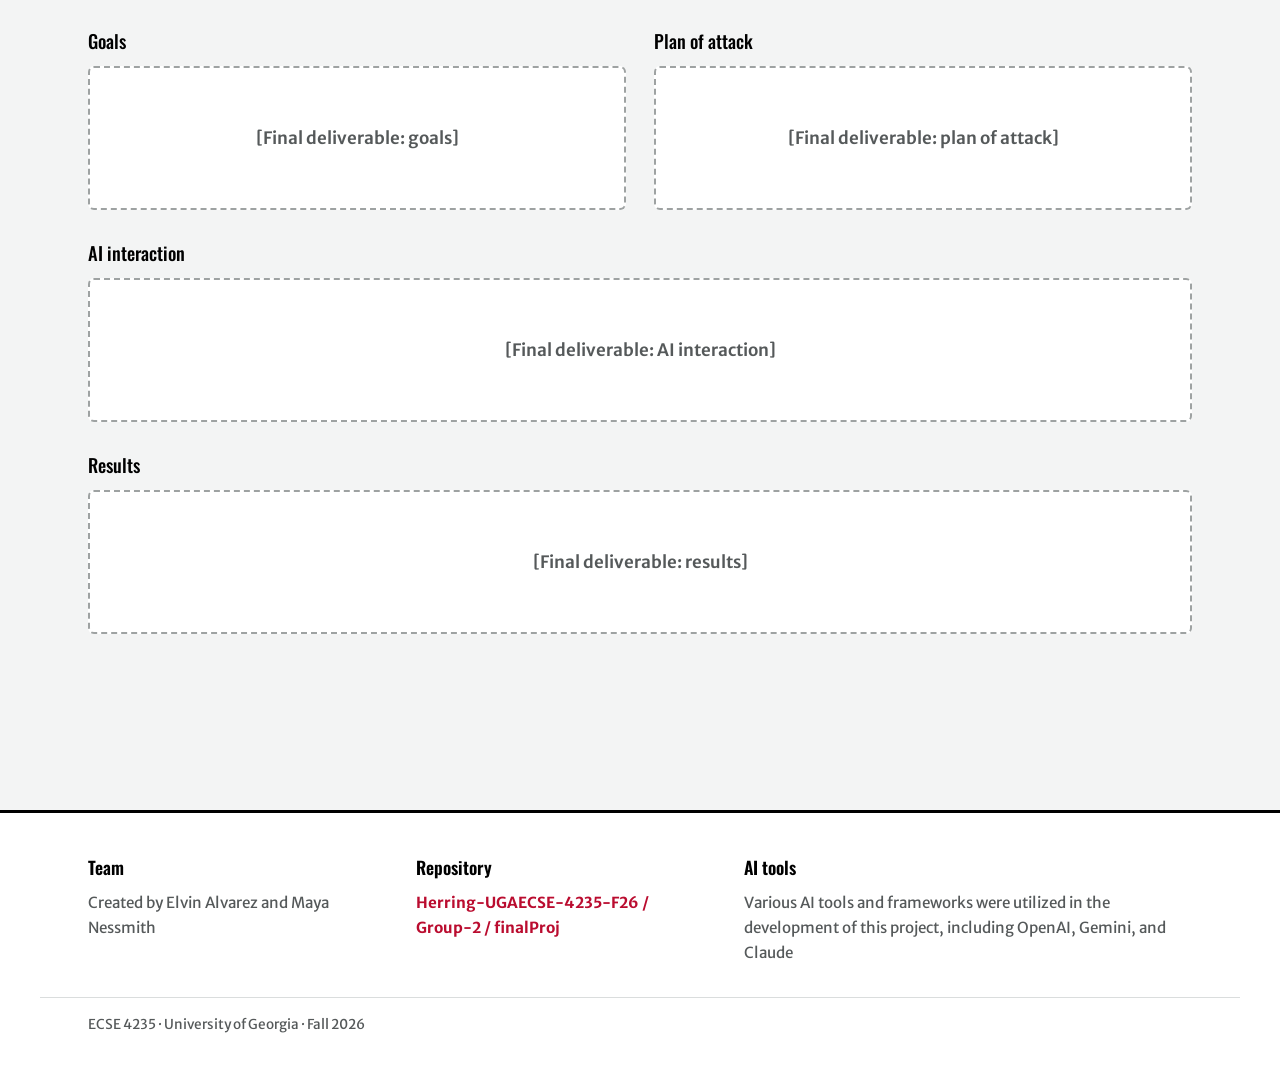
==== commit c074e5d0: "checkpoint 1 deets" ====
--- a/docs/index.html
+++ b/docs/index.html
@@ -137,26 +137,30 @@
       <div class="cp-grid">
         <section class="cp-block">
           <h4>Goals</h4>
+          <!--[HUMAN EDIT]-->
           <p>Checkpoint one (CP1) serves to establishes a solid foundation for the project to come.
             The primary target of this checkpoint is to obtain a working skeleton of the project that will be further built on.
             In addition to controlling a stepper motor, using keyboard commands, students must also follow and abide by a pre-power inspection check.
             AI must be the primary author to the motor control code and circuit design.
             After obtaining motor movement and control, a stall speed characterization must be conducted to ensure the motor meets performance specifications.
           </p>
-        </section>
-        <section class="cp-block">
-          <h4>Plan of attack</h4>
+          <!--[END HUMAN EDIT]needed to fill in CP1 goals-->
+        </section>
+        <section class="cp-block">
+          <h4>Plan of attack</h4>
+          <!--[HUMAN EDIT]-->
           <p>To achieve the goals set for CP1, the team will follow a structured approach:
             <ol>
               <li>Define the project timeline and key milestones.</li>
               <li>Develop a design for the motor control system.</li>
-              <li>Verify circuit design before implementation.</li>
-              <li>Implement basic motor control functionality using keyboard commands.</li>
-              <li>Conduct a pre-power inspection check to ensure safety and compliance.</li>
+              <li>Verify circuit design prior to implementation.</li>
+              <li>Develop motor control and keyboard functionality.</li>
+              <li>Conduct pre-power inspection check.</li>
               <li>Confirm circuit functionality through testing.</li>
               <li>Perform stall speed characterization tests on the motor.</li>
             </ol>
           </p>
+          <!--[END HUMAN EDIT]Filled in the teams plan of attack-->
         </section>
         <section class="cp-block cp-wide">
           <h4>AI interaction</h4>
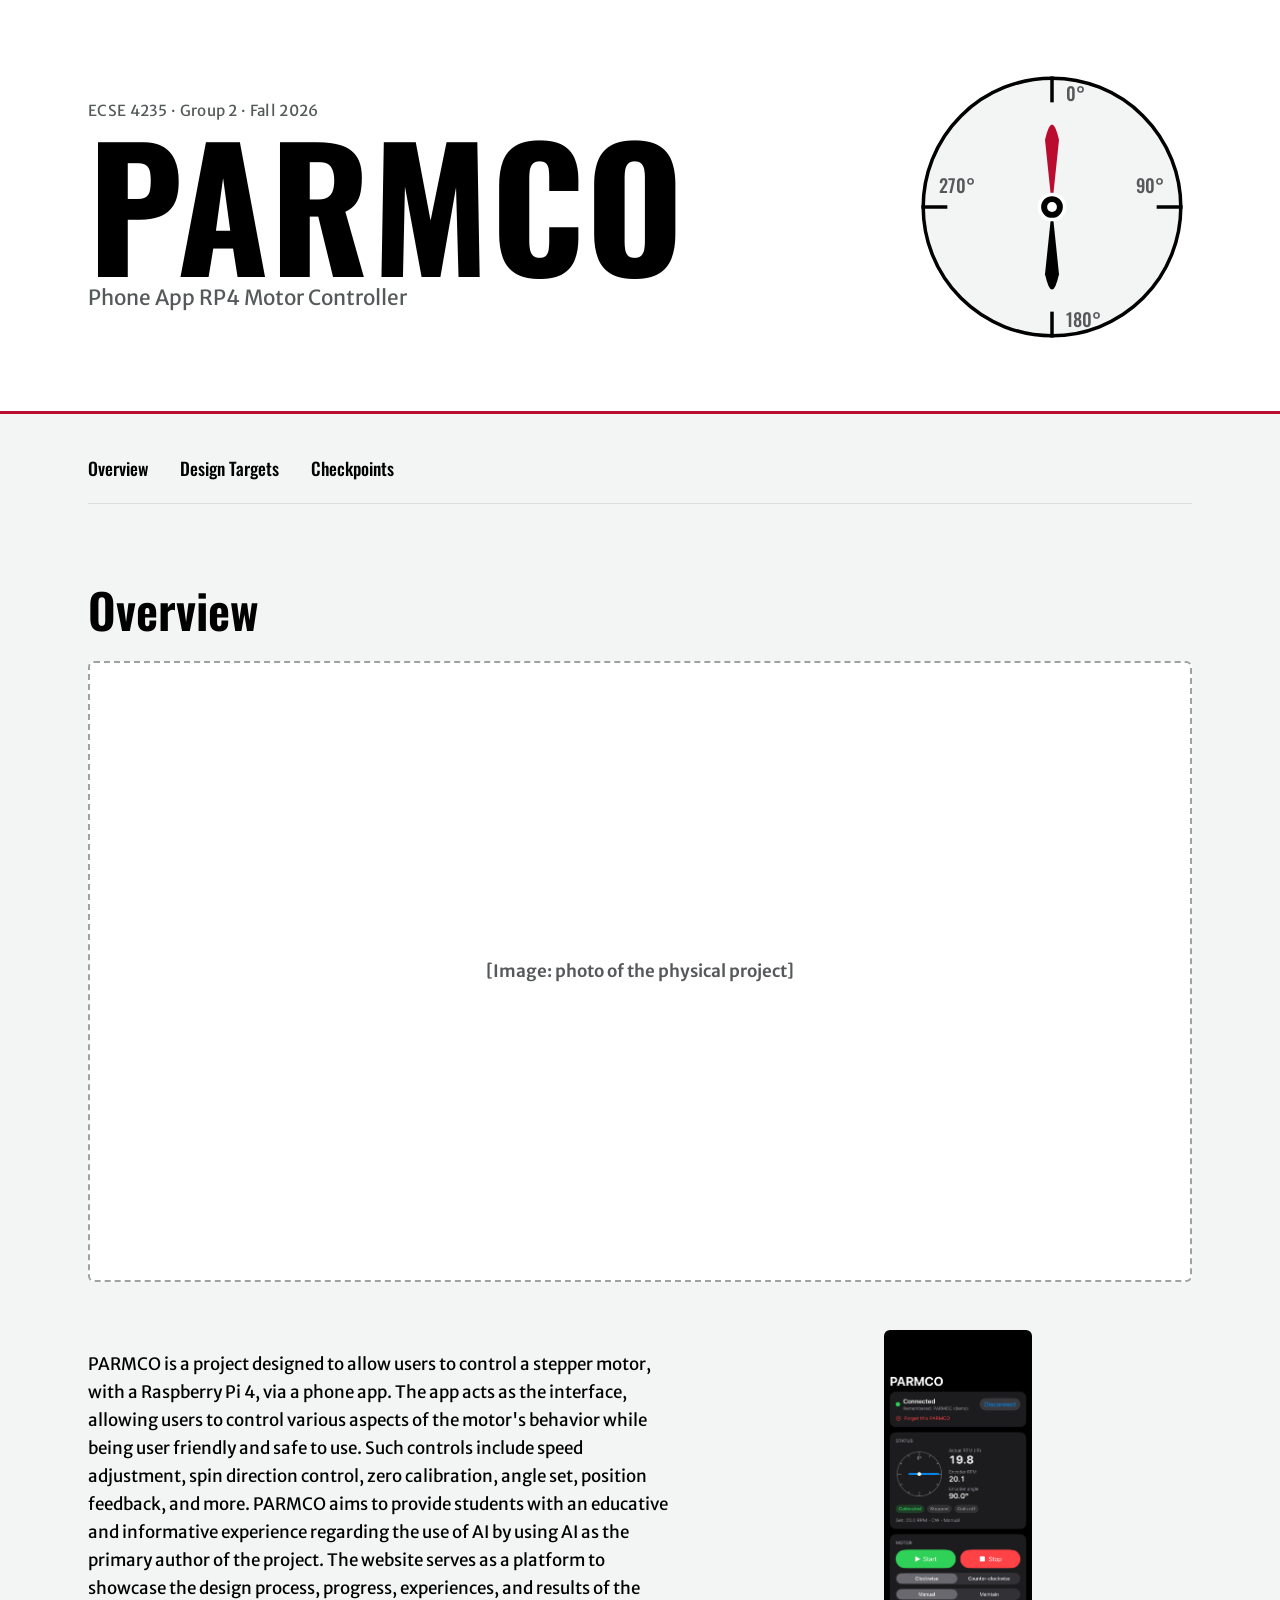
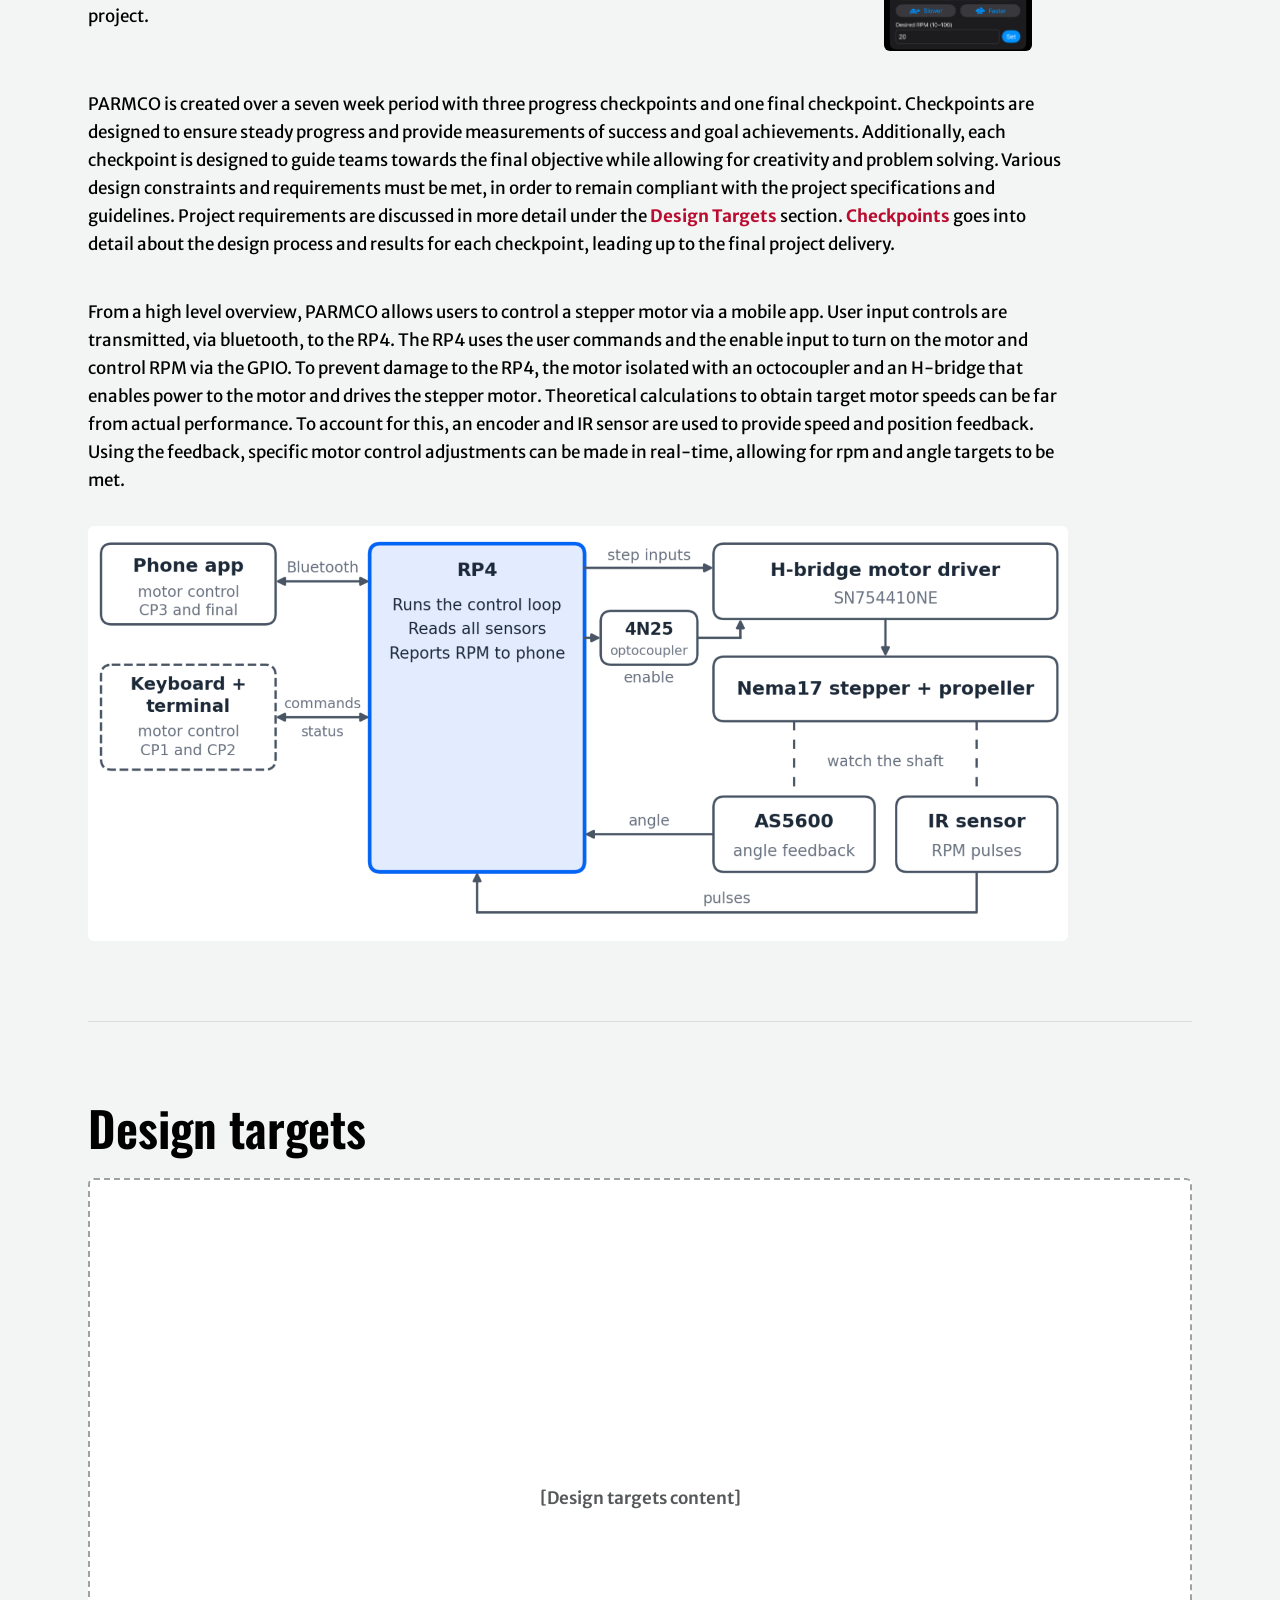
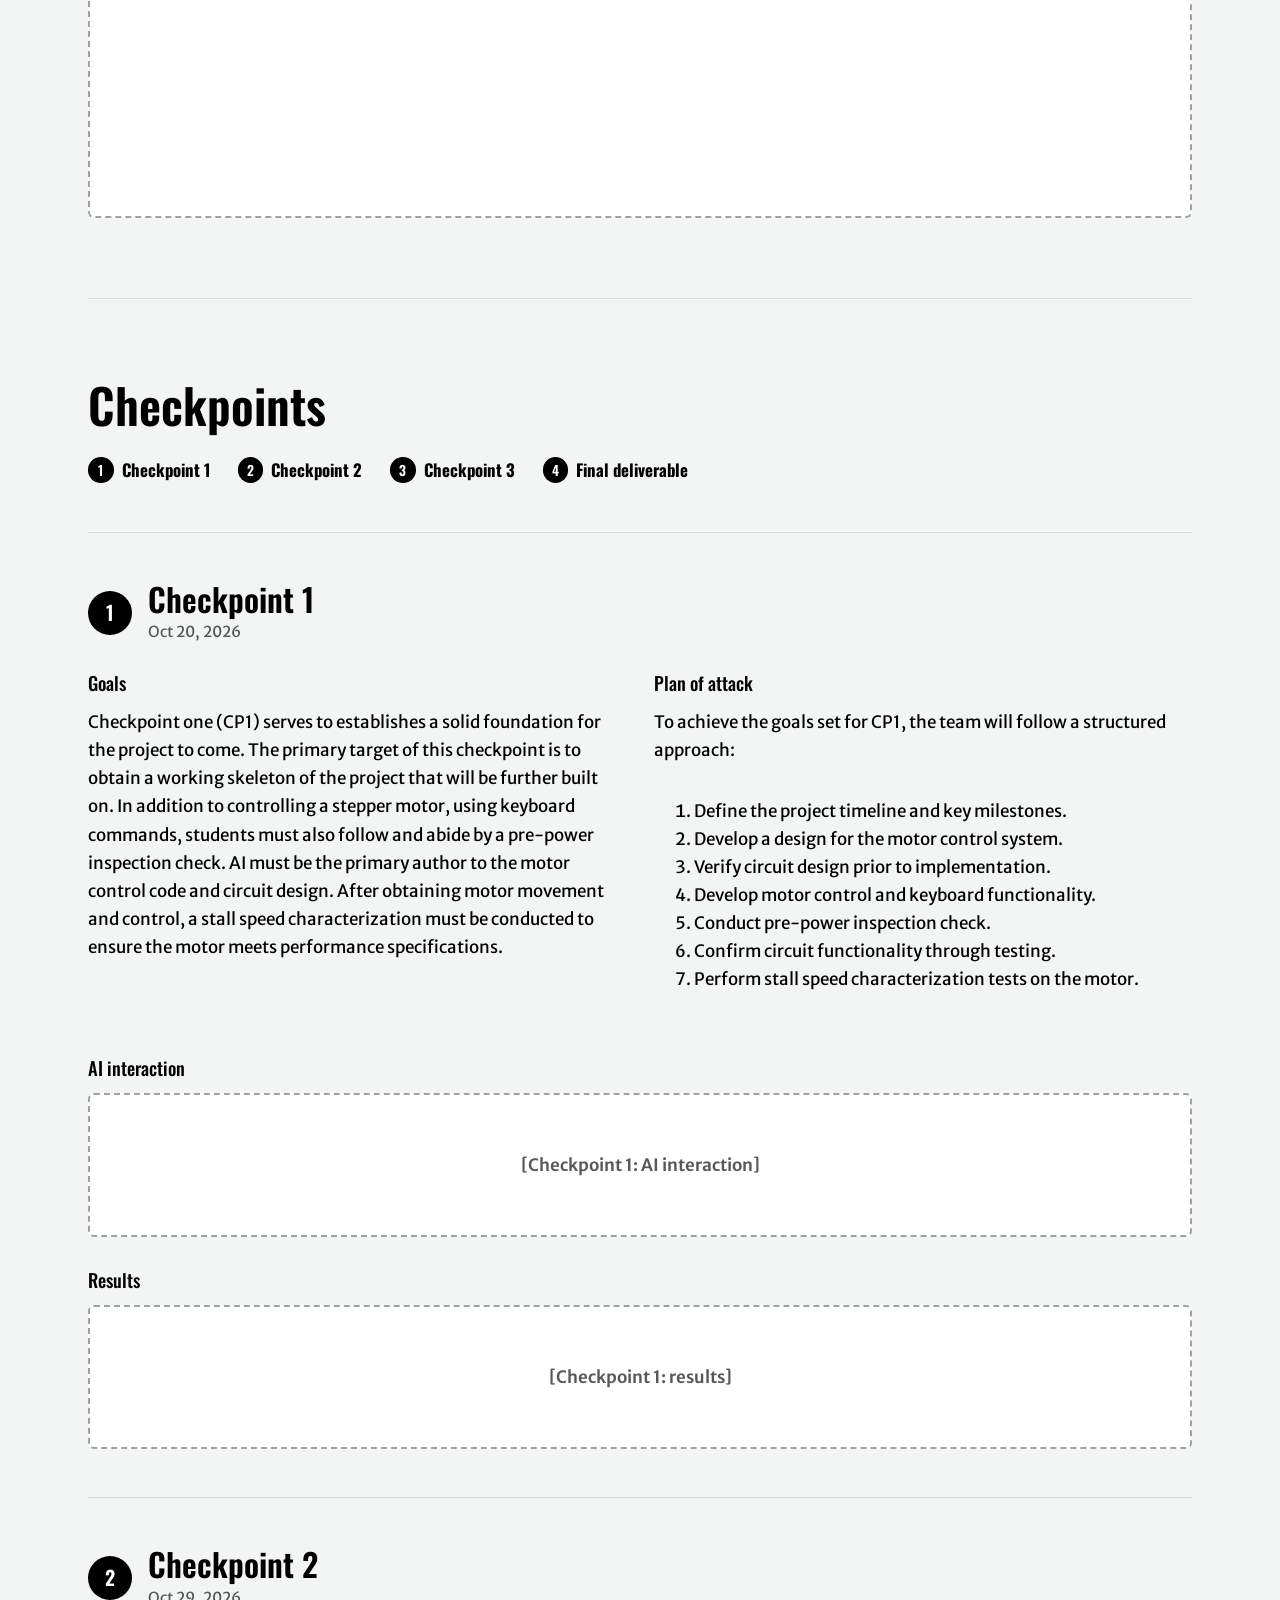
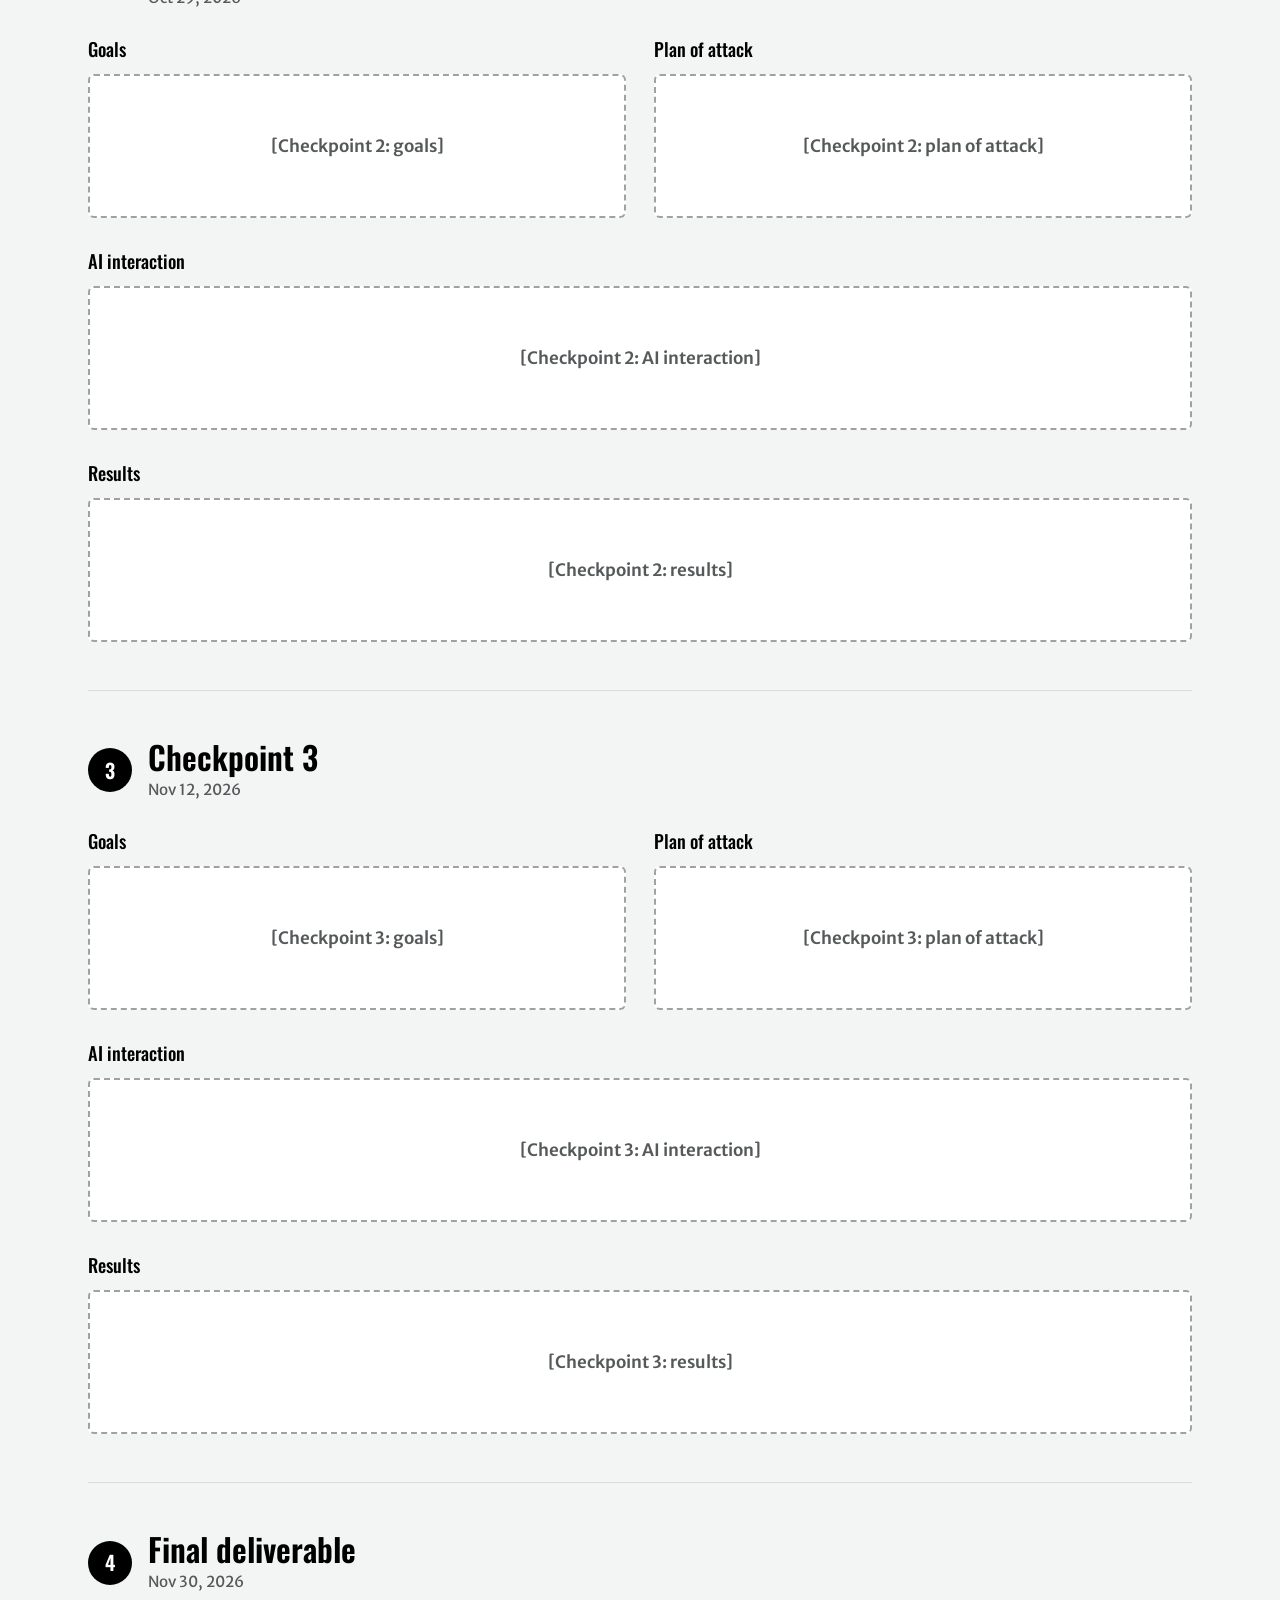
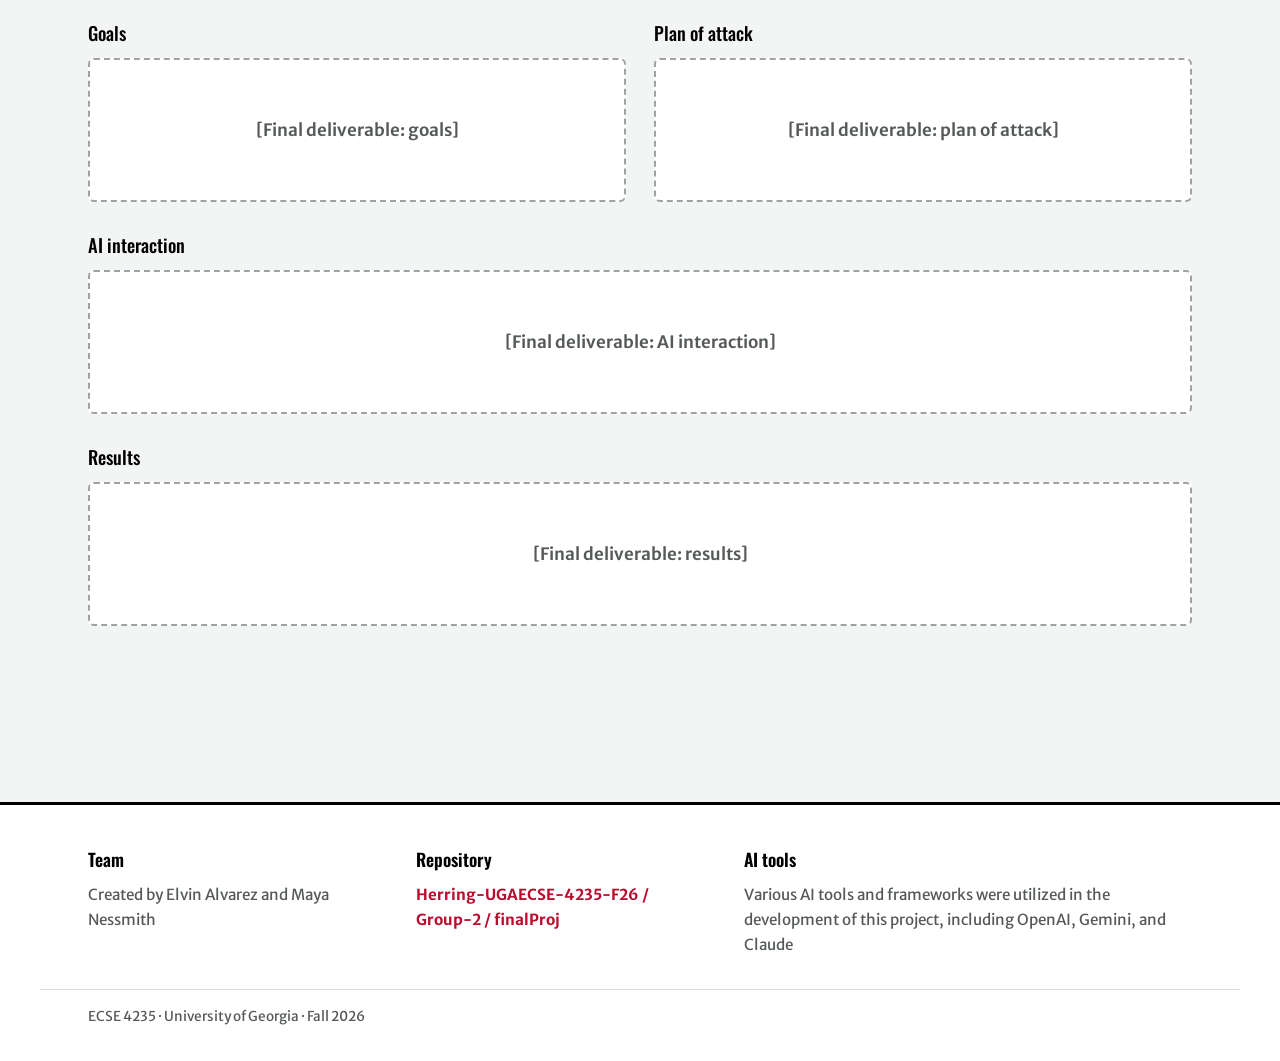
==== commit 546f1cd9: "overview additions" ====
--- a/docs/index.html
+++ b/docs/index.html
@@ -103,6 +103,19 @@
           <a href="#checkpoints">Checkpoints</a> goes into detail about the design process and results for each checkpoint, leading up to the final project delivery.</p>
         <!-- [END HUMAN EDIT] -->
       </div>
+      <div class="ov-stack">
+      <div class="ov-text">
+        <!-- [HUMAN EDIT] filled section to discuss project overview (paragraph 3) -->
+        <p>From a high level overview, PARMCO allows users to control a stepper motor via a mobile app.
+          User input controls are transmitted, via bluetooth, to the RP4. The RP4 uses the user commands and the enable input to turn on the motor and control RPM via the GPIO.
+          To prevent damage to the RP4, the motor isolated with an octocoupler and an H-bridge that enables power to the motor and drives the stepper motor.
+          Theoretical calculations to obtain target motor speeds can be far from actual performance.
+          To account for this, an encoder and IR sensor are used to provide speed and position feedback.
+          Using the feedback, specific motor control adjustments can be made in real-time, allowing for rpm and angle targets to be met.
+
+        </p>
+        <!-- [END HUMAN EDIT] -->
+      </div>
       <figure class="ov-flow ph">
         <!-- [HUMAN EDIT] --> <img src="assets/PARMCOHighLvl.png" alt="High level diagram from PARMCO instructional."> <!--[END HUMAN EDIT] insert app image--> 
       </figure>
--- a/docs/styles.css
+++ b/docs/styles.css
@@ -172,12 +172,12 @@
 .ov-app {
   margin: 0;
   justify-self: center;
-  height: clamp(320px, 62vh, 540px);
+  height: clamp(240px, 38vh, 320px);
   aspect-ratio: 9 / 19.5;            /* iPhone screen proportions */
 }
 .ov-flow { margin: 0; width: 100%; aspect-ratio: 4 / 3; }
 /* paragraph with its diagram underneath, shown at the image's own proportions */
-.ov-stack { margin-top: clamp(2.5rem, 6vw, 4rem); max-width: 980px; }
+.ov-stack { margin-top: clamp(1.75rem, 4vw, 2.5rem); max-width: 980px; }
 .ov-stack .ov-text p { max-width: none; }          /* paragraph spans the same width as the flow chart */
 .ov-stack .ov-flow { aspect-ratio: auto; max-width: 980px; margin: 2rem 0 0; }
 .ov-stack .ov-flow img { height: auto; }
@@ -279,5 +279,5 @@
   .ov-row { grid-template-columns: 1fr; }
   .footer-inner { grid-template-columns: 1fr; }
   .cp-grid { grid-template-columns: 1fr; }
-  .ov-app { height: clamp(300px, 70vh, 480px); }
-}
+  .ov-app { height: clamp(260px, 55vh, 400px); }
+}
